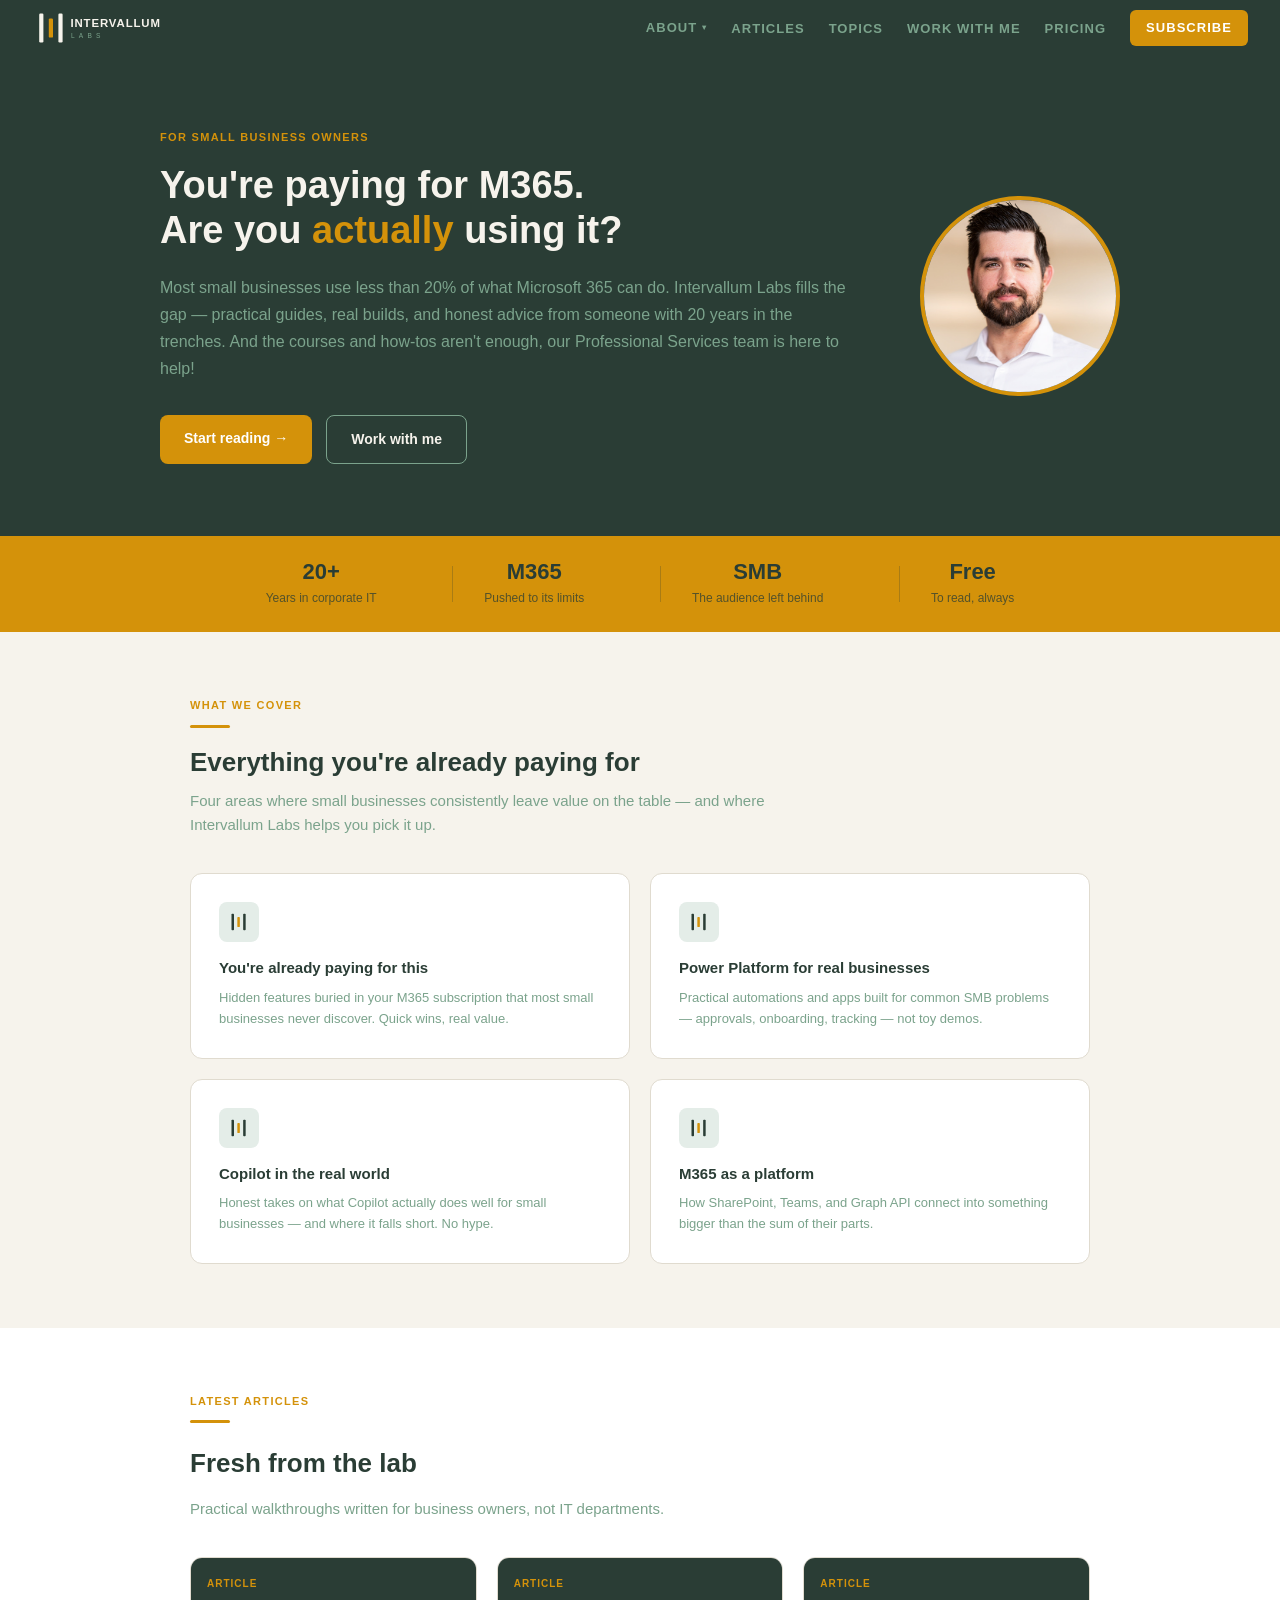
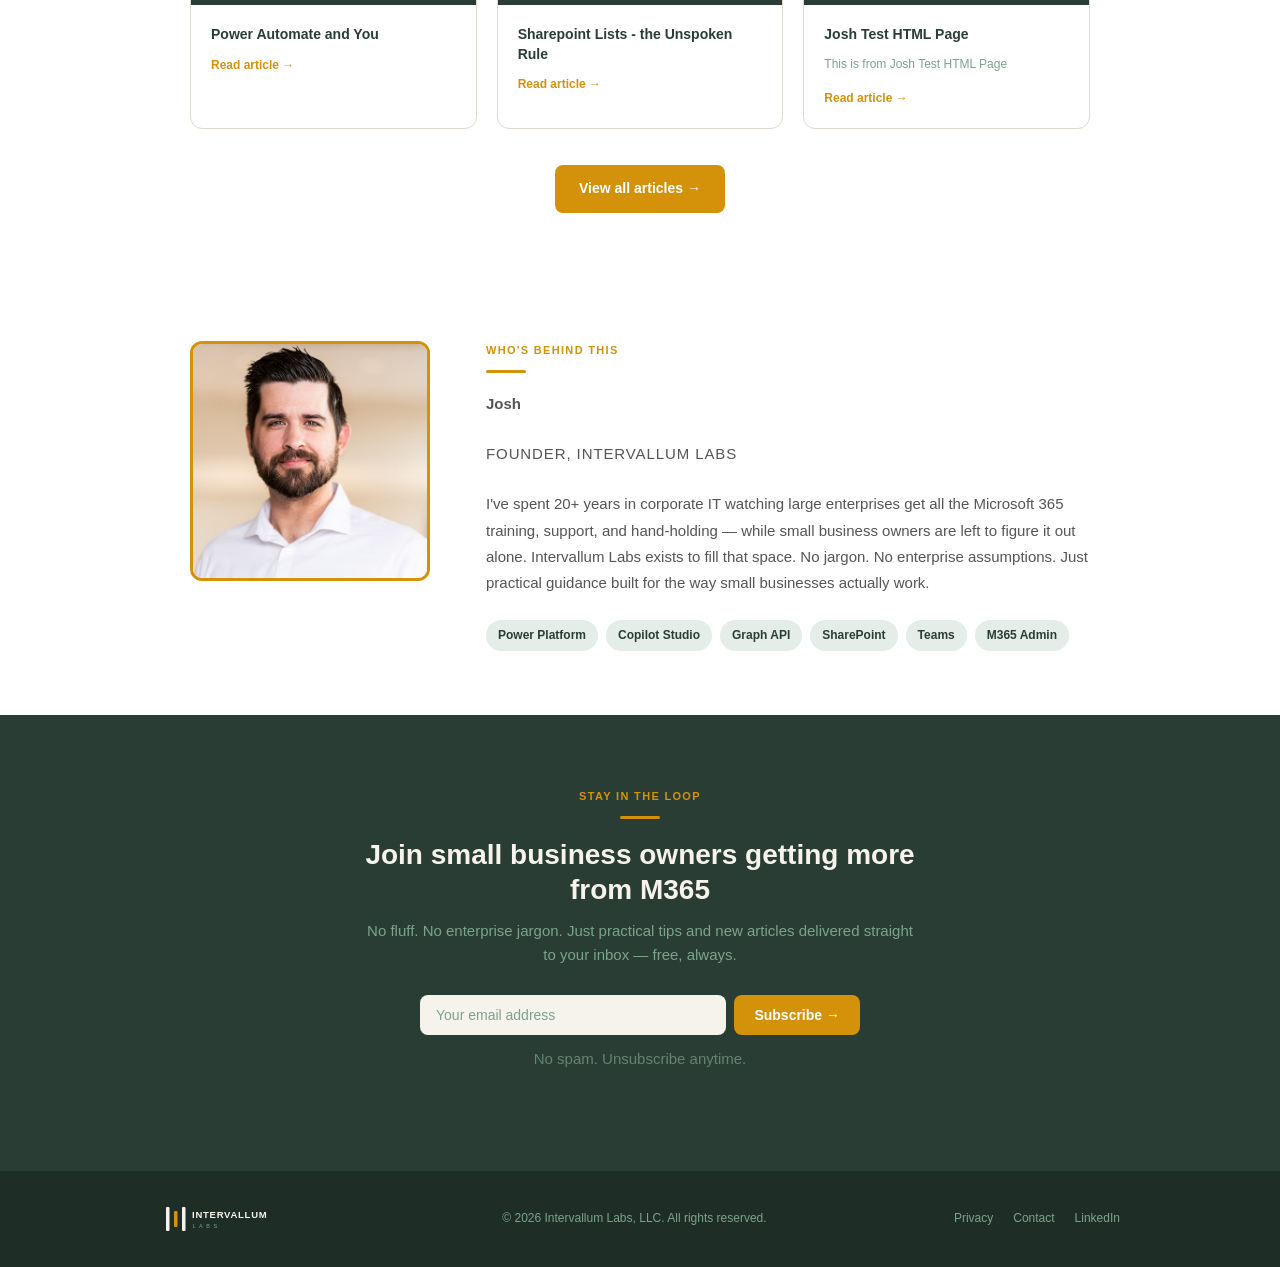
==== index.html @ c6af79c6 "feat: add Pricing page with fixed-scope engagement tiers Adds pricing.html with all seven sections: " ====
<!DOCTYPE html>
<html lang="en">
<head>
  <meta charset="UTF-8">
  <meta name="viewport" content="width=device-width, initial-scale=1.0">
  <meta name="description" content="Intervallum Labs — Practical Microsoft 365 guides and consulting for small business owners. Get more from what you're already paying for.">
  <title>Intervallum Labs — Microsoft 365 for Small Business</title>
  <link rel="icon" href="favicon.svg" type="image/svg+xml">
  <link rel="stylesheet" href="css/styles.css">
</head>
<body>

  <!-- NAV -->
  <nav class="nav" role="navigation" aria-label="Main navigation">
    <a href="index.html" class="nav-logo" aria-label="Intervallum Labs home">
      <svg viewBox="0 0 310 80" width="186" height="48" aria-hidden="true">
        <rect x="12" y="16" width="7" height="48" fill="#F6F3EC" rx="2"/>
        <rect x="28" y="24" width="7" height="32" fill="#D4920A" rx="2"/>
        <rect x="44" y="16" width="7" height="48" fill="#F6F3EC" rx="2"/>
        <text x="64" y="38" font-family="Arial, Helvetica, sans-serif" font-size="19" font-weight="700" fill="#F6F3EC" letter-spacing="1.5">INTERVALLUM</text>
        <text x="65" y="57" font-family="Arial, Helvetica, sans-serif" font-size="11" font-weight="400" fill="#7BA38C" letter-spacing="7">LABS</text>
      </svg>
    </a>
    <button class="nav-hamburger" aria-label="Toggle navigation menu" aria-expanded="false">
      <span></span>
      <span></span>
      <span></span>
    </button>
    <div class="nav-links-wrap">
      <ul class="nav-links">
        <li class="nav-has-dropdown">
            <span class="nav-dropdown-toggle">About <span class="nav-dropdown-caret" aria-hidden="true">&#9662;</span></span>
            <ul class="nav-dropdown-menu">
              <li><a href="about.html">About Intervallum Labs</a></li>
              <li><a href="vision.html">Our Vision &amp; Mission</a></li>
            </ul>
          </li>
        <li><a href="articles.html">Articles</a></li>
        <li><a href="#pillars">Topics</a></li>
        <li><a href="work-with-me.html">Work With Me</a></li>
        <li><a href="pricing.html">Pricing</a></li>
      </ul>
      <a href="#newsletter" class="nav-subscribe">Subscribe</a>
    </div>
  </nav>

  <!-- HERO -->
  <section class="hero">
    <div class="hero-inner">
      <div class="hero-text">
        <span class="eyebrow">For Small Business Owners</span>
        <h1>You're paying for M365.<br>Are you <span class="accent">actually</span> using it?</h1>
        <p>Most small businesses use less than 20% of what Microsoft 365 can do. Intervallum Labs fills the gap — practical guides, real builds, and honest advice from someone with 20 years in the trenches.
		 And the courses and how-tos aren't enough, our Professional Services team is here to help!</p>
        <div class="hero-buttons">
          <a href="articles.html" class="btn-primary">Start reading →</a>
          <a href="work-with-me.html" class="btn-secondary">Work with me</a>
        </div>
      </div>
      <div class="hero-photo">
        <div class="photo-circle">
          <img
            src="images/josh.jpg"
            alt="Josh, Founder of Intervallum Labs"
            data-fallback
            onerror="this.style.display='none';this.nextElementSibling.style.display='flex'"
          >
          <span class="photo-initials" style="display:none" aria-hidden="true">J</span>
        </div>
      </div>
    </div>
  </section>

  <!-- STATS BAND -->
  <section class="stats-band" aria-label="Key stats">
    <div class="stats-inner">
      <div class="stat-item">
        <span class="stat-number">20+</span>
        <span class="stat-label">Years in corporate IT</span>
      </div>
      <div class="stat-item">
        <span class="stat-number">M365</span>
        <span class="stat-label">Pushed to its limits</span>
      </div>
      <div class="stat-item">
        <span class="stat-number">SMB</span>
        <span class="stat-label">The audience left behind</span>
      </div>
      <div class="stat-item">
        <span class="stat-number">Free</span>
        <span class="stat-label">To read, always</span>
      </div>
    </div>
  </section>

  <!-- CONTENT PILLARS -->
  <section class="pillars-section" id="pillars">
    <div class="pillars-inner">
      <div class="pillars-header">
        <span class="section-eyebrow">What We Cover</span>
        <div class="accent-line"></div>
        <h2>Everything you're already paying for</h2>
        <p>Four areas where small businesses consistently leave value on the table — and where Intervallum Labs helps you pick it up.</p>
      </div>
      <div class="pillars-grid">

        <div class="pillar-card">
          <div class="pillar-icon">
            <svg viewBox="0 0 24 24" width="20" height="20" aria-hidden="true">
              <rect x="3" y="2" width="3" height="20" fill="#2A3D35" rx="1"/>
              <rect x="10" y="6" width="3" height="12" fill="#D4920A" rx="1"/>
              <rect x="17" y="2" width="3" height="20" fill="#2A3D35" rx="1"/>
            </svg>
          </div>
          <h3>You're already paying for this</h3>
          <p>Hidden features buried in your M365 subscription that most small businesses never discover. Quick wins, real value.</p>
        </div>

        <div class="pillar-card">
          <div class="pillar-icon">
            <svg viewBox="0 0 24 24" width="20" height="20" aria-hidden="true">
              <rect x="3" y="2" width="3" height="20" fill="#2A3D35" rx="1"/>
              <rect x="10" y="6" width="3" height="12" fill="#D4920A" rx="1"/>
              <rect x="17" y="2" width="3" height="20" fill="#2A3D35" rx="1"/>
            </svg>
          </div>
          <h3>Power Platform for real businesses</h3>
          <p>Practical automations and apps built for common SMB problems — approvals, onboarding, tracking — not toy demos.</p>
        </div>

        <div class="pillar-card">
          <div class="pillar-icon">
            <svg viewBox="0 0 24 24" width="20" height="20" aria-hidden="true">
              <rect x="3" y="2" width="3" height="20" fill="#2A3D35" rx="1"/>
              <rect x="10" y="6" width="3" height="12" fill="#D4920A" rx="1"/>
              <rect x="17" y="2" width="3" height="20" fill="#2A3D35" rx="1"/>
            </svg>
          </div>
          <h3>Copilot in the real world</h3>
          <p>Honest takes on what Copilot actually does well for small businesses — and where it falls short. No hype.</p>
        </div>

        <div class="pillar-card">
          <div class="pillar-icon">
            <svg viewBox="0 0 24 24" width="20" height="20" aria-hidden="true">
              <rect x="3" y="2" width="3" height="20" fill="#2A3D35" rx="1"/>
              <rect x="10" y="6" width="3" height="12" fill="#D4920A" rx="1"/>
              <rect x="17" y="2" width="3" height="20" fill="#2A3D35" rx="1"/>
            </svg>
          </div>
          <h3>M365 as a platform</h3>
          <p>How SharePoint, Teams, and Graph API connect into something bigger than the sum of their parts.</p>
        </div>

      </div>
    </div>
  </section>

  <!-- LATEST ARTICLES -->
  <section class="articles-section" id="articles">
    <div class="articles-inner">
      <div class="articles-header">
        <span class="section-eyebrow">Latest Articles</span>
        <div class="accent-line"></div>
        <h2>Fresh from the lab</h2>
        <p>Practical walkthroughs written for business owners, not IT departments.</p>
      </div>
      <div class="articles-grid" id="articles-grid">
        <!-- populated by js/main.js from articles/index.json -->
      </div>
      <div class="articles-cta">
        <a href="articles.html" class="btn-primary">View all articles →</a>
      </div>
    </div>
  </section>

  <!-- ABOUT -->
  <section class="about-section" id="about">
    <div class="about-inner">
      <div class="about-photo">
        <img
          src="images/josh.jpg"
          alt="Josh, Founder of Intervallum Labs"
          data-fallback
          onerror="this.style.display='none';this.nextElementSibling.style.display='flex'"
        >
        <div class="photo-placeholder" style="display:none" aria-hidden="true">J</div>
      </div>
      <div class="about-text">
        <span class="section-eyebrow">Who's Behind This</span>
        <div class="accent-line"></div>
        <p class="about-name">Josh</p>
        <p class="about-title">Founder, Intervallum Labs</p>
        <p>I've spent 20+ years in corporate IT watching large enterprises get all the Microsoft 365 training, support, and hand-holding — while small business owners are left to figure it out alone. Intervallum Labs exists to fill that space. No jargon. No enterprise assumptions. Just practical guidance built for the way small businesses actually work.</p>
        <div class="tags">
          <span class="tag">Power Platform</span>
          <span class="tag">Copilot Studio</span>
          <span class="tag">Graph API</span>
          <span class="tag">SharePoint</span>
          <span class="tag">Teams</span>
          <span class="tag">M365 Admin</span>
        </div>
      </div>
    </div>
  </section>

  <!-- NEWSLETTER -->
  <section class="newsletter-section" id="newsletter">
    <div class="newsletter-inner">
      <span class="section-eyebrow">Stay in the Loop</span>
      <div class="accent-line centered"></div>
      <h2>Join small business owners getting more from M365</h2>
      <p>No fluff. No enterprise jargon. Just practical tips and new articles delivered straight to your inbox — free, always.</p>
      <form class="newsletter-form" action="#" method="post" novalidate>
        <input type="email" name="email" placeholder="Your email address" required aria-label="Email address">
        <button type="submit">Subscribe →</button>
      </form>
      <p class="newsletter-fine">No spam. Unsubscribe anytime.</p>
    </div>
  </section>

  <!-- FOOTER -->
  <footer class="footer">
    <div class="footer-inner">
      <a href="index.html" class="nav-logo" aria-label="Intervallum Labs home">
        <svg viewBox="0 0 310 80" width="155" height="40" aria-hidden="true">
          <rect x="12" y="16" width="7" height="48" fill="#F6F3EC" rx="2"/>
          <rect x="28" y="24" width="7" height="32" fill="#D4920A" rx="2"/>
          <rect x="44" y="16" width="7" height="48" fill="#F6F3EC" rx="2"/>
          <text x="64" y="38" font-family="Arial, Helvetica, sans-serif" font-size="19" font-weight="700" fill="#F6F3EC" letter-spacing="1.5">INTERVALLUM</text>
          <text x="65" y="57" font-family="Arial, Helvetica, sans-serif" font-size="11" font-weight="400" fill="#7BA38C" letter-spacing="7">LABS</text>
        </svg>
      </a>
      <p class="footer-copy">© 2026 Intervallum Labs, LLC. All rights reserved.</p>
      <nav class="footer-links" aria-label="Footer links">
        <a href="#">Privacy</a>
        <a href="work-with-me.html">Contact</a>
        <a href="https://linkedin.com" target="_blank" rel="noopener noreferrer">LinkedIn</a>
      </nav>
    </div>
  </footer>

  <script src="js/main.js"></script>
</body>
</html>
---- css/styles.css ----
/* ============================================
   INTERVALLUM LABS — GLOBAL STYLES
   ============================================ */

:root {
  --spruce: #2A3D35;
  --honey: #D4920A;
  --ivory: #F6F3EC;
  --fern: #7BA38C;
  --dark-spruce: #1E2E27;
  --light-fern: #E4EDE8;
  --white: #ffffff;
  --border: #E0DBCF;
}

*, *::before, *::after {
  box-sizing: border-box;
  margin: 0;
  padding: 0;
}

html { scroll-behavior: smooth; }

body {
  font-family: Arial, Helvetica, sans-serif;
  font-weight: 400;
  line-height: 1.7;
  background: var(--ivory);
  color: var(--spruce);
}

img { max-width: 100%; }

/* ============================================
   NAV
   ============================================ */

.nav {
  position: sticky;
  top: 0;
  z-index: 100;
  background: var(--spruce);
  min-height: 56px;
  display: flex;
  align-items: center;
  justify-content: space-between;
  padding: 0 32px;
  gap: 16px;
}

.nav-logo {
  display: block;
  line-height: 0;
  text-decoration: none;
  flex-shrink: 0;
}

.nav-links-wrap {
  display: flex;
  align-items: center;
  gap: 24px;
}

.nav-links {
  display: flex;
  align-items: center;
  gap: 24px;
  list-style: none;
}

.nav-links a {
  color: var(--fern);
  text-decoration: none;
  font-size: 13px;
  font-weight: 700;
  text-transform: uppercase;
  letter-spacing: 0.08em;
  transition: color 0.2s;
}

.nav-links a:hover,
.nav-links a:focus { color: var(--ivory); }

.nav-subscribe {
  background: var(--honey);
  color: #fff;
  padding: 7px 16px;
  border-radius: 6px;
  font-size: 13px;
  font-weight: 700;
  text-transform: uppercase;
  letter-spacing: 0.08em;
  text-decoration: none;
  transition: opacity 0.2s;
  white-space: nowrap;
}

.nav-subscribe:hover { opacity: 0.88; color: #fff; }

.nav-hamburger {
  display: none;
  flex-direction: column;
  gap: 5px;
  cursor: pointer;
  background: none;
  border: none;
  padding: 6px 4px;
}

.nav-hamburger span {
  display: block;
  width: 22px;
  height: 2px;
  background: var(--ivory);
  border-radius: 2px;
  transition: transform 0.25s, opacity 0.25s;
}

.nav-has-dropdown {
  position: relative;
}

.nav-dropdown-toggle {
  display: flex !important;
  align-items: center;
  gap: 5px;
  color: var(--fern);
  font-size: 13px;
  font-weight: 700;
  text-transform: uppercase;
  letter-spacing: 0.08em;
  cursor: default;
  user-select: none;
}

.nav-dropdown-caret {
  font-size: 8px;
  display: inline-block;
  transition: transform 0.2s;
}

.nav-has-dropdown:hover .nav-dropdown-caret,
.nav-has-dropdown:focus-within .nav-dropdown-caret {
  transform: rotate(180deg);
}

.nav-dropdown-menu {
  display: none;
  position: absolute;
  top: calc(100% + 8px);
  left: 0;
  background: var(--dark-spruce);
  border-radius: 8px;
  border: 0.5px solid rgba(246, 243, 236, 0.12);
  list-style: none;
  min-width: 210px;
  padding: 6px 0;
  z-index: 200;
  box-shadow: 0 8px 24px rgba(0, 0, 0, 0.25);
}

.nav-dropdown-menu::before {
  content: '';
  position: absolute;
  top: -8px;
  left: 0;
  right: 0;
  height: 8px;
}

.nav-has-dropdown:hover .nav-dropdown-menu,
.nav-has-dropdown:focus-within .nav-dropdown-menu {
  display: block;
}

.nav-dropdown-menu li a {
  display: block;
  padding: 9px 16px;
  font-size: 12px;
  font-weight: 700;
  color: var(--fern);
  text-transform: uppercase;
  letter-spacing: 0.08em;
  text-decoration: none;
  white-space: nowrap;
  transition: color 0.2s, background 0.15s;
}

.nav-dropdown-menu li a:hover,
.nav-dropdown-menu li a:focus {
  color: var(--ivory);
  background: rgba(246, 243, 236, 0.06);
}

/* ============================================
   SHARED ELEMENTS
   ============================================ */

.section-eyebrow {
  display: block;
  font-size: 11px;
  font-weight: 700;
  text-transform: uppercase;
  letter-spacing: 0.12em;
  color: var(--honey);
  margin-bottom: 10px;
}

.accent-line {
  width: 40px;
  height: 3px;
  background: var(--honey);
  border-radius: 2px;
  margin-bottom: 18px;
}

.accent-line.centered {
  margin-left: auto;
  margin-right: auto;
}

.btn-primary {
  display: inline-block;
  background: var(--honey);
  color: #fff;
  padding: 12px 24px;
  border-radius: 8px;
  text-decoration: none;
  font-weight: 700;
  font-size: 14px;
  transition: opacity 0.2s;
}

.btn-primary:hover { opacity: 0.88; color: #fff; }

.btn-secondary {
  display: inline-block;
  background: transparent;
  color: var(--ivory);
  padding: 12px 24px;
  border-radius: 8px;
  border: 1.5px solid var(--fern);
  text-decoration: none;
  font-weight: 700;
  font-size: 14px;
  transition: border-color 0.2s, color 0.2s;
}

.btn-secondary:hover { border-color: var(--ivory); }

.tags { display: flex; flex-wrap: wrap; gap: 8px; }

.tag {
  background: var(--light-fern);
  color: var(--spruce);
  font-size: 12px;
  font-weight: 700;
  padding: 5px 12px;
  border-radius: 100px;
}

/* ============================================
   HERO
   ============================================ */

.hero {
  background: var(--spruce);
  padding: 72px 48px;
}

.hero-inner {
  max-width: 960px;
  margin: 0 auto;
  display: flex;
  align-items: center;
  gap: 64px;
}

.hero-text { flex: 1; min-width: 0; }

.eyebrow {
  display: block;
  font-size: 11px;
  font-weight: 700;
  text-transform: uppercase;
  letter-spacing: 0.12em;
  color: var(--honey);
  margin-bottom: 16px;
}

.hero-text h1 {
  font-size: 38px;
  font-weight: 700;
  color: var(--ivory);
  line-height: 1.2;
  margin-bottom: 20px;
}

.hero-text h1 .accent { color: var(--honey); }

.hero-text > p {
  color: var(--fern);
  font-size: 16px;
  line-height: 1.7;
  margin-bottom: 32px;
}

.hero-buttons {
  display: flex;
  gap: 14px;
  flex-wrap: wrap;
}

.hero-photo { flex-shrink: 0; }

.photo-circle {
  width: 200px;
  height: 200px;
  border-radius: 50%;
  border: 4px solid var(--honey);
  overflow: hidden;
  background: var(--dark-spruce);
  display: flex;
  align-items: center;
  justify-content: center;
}

.photo-circle img {
  width: 100%;
  height: 100%;
  object-fit: cover;
  display: block;
}

.photo-initials {
  font-size: 56px;
  font-weight: 700;
  color: var(--fern);
  display: none;
}

/* ============================================
   STATS BAND
   ============================================ */

.stats-band {
  background: var(--honey);
  padding: 24px 48px;
}

.stats-inner {
  max-width: 900px;
  margin: 0 auto;
  display: flex;
  justify-content: space-evenly;
  align-items: center;
}

.stat-item {
  text-align: center;
  padding: 0 32px;
  position: relative;
}

.stat-item + .stat-item::before {
  content: '';
  position: absolute;
  left: 0;
  top: 50%;
  transform: translateY(-50%);
  width: 1px;
  height: 36px;
  background: rgba(42, 61, 53, 0.25);
}

.stat-number {
  display: block;
  font-size: 22px;
  font-weight: 700;
  color: var(--spruce);
  line-height: 1.1;
}

.stat-label {
  display: block;
  font-size: 12px;
  color: var(--spruce);
  opacity: 0.75;
  margin-top: 3px;
}

/* ============================================
   ABOUT SECTION
   ============================================ */

.about-section {
  background: var(--white);
  padding: 64px 48px;
}

.about-inner {
  max-width: 900px;
  margin: 0 auto;
  display: grid;
  grid-template-columns: 240px 1fr;
  gap: 56px;
  align-items: start;
}

.about-photo img {
  width: 100%;
  aspect-ratio: 1;
  border-radius: 12px;
  border: 3px solid var(--honey);
  object-fit: cover;
  display: block;
}

.about-photo .photo-placeholder {
  width: 100%;
  aspect-ratio: 1;
  border-radius: 12px;
  border: 3px solid var(--honey);
  background: var(--light-fern);
  display: none;
  align-items: center;
  justify-content: center;
  font-size: 64px;
  font-weight: 700;
  color: var(--fern);
}

.about-name {
  font-size: 22px;
  font-weight: 700;
  color: var(--spruce);
  margin-bottom: 2px;
}

.about-title {
  font-size: 13px;
  color: var(--honey);
  text-transform: uppercase;
  letter-spacing: 0.06em;
  margin-bottom: 16px;
}

.about-text p {
  font-size: 15px;
  color: #555;
  line-height: 1.75;
  margin-bottom: 24px;
}

/* ============================================
   CONTENT PILLARS
   ============================================ */

.pillars-section {
  background: var(--ivory);
  padding: 64px 48px;
}

.pillars-inner {
  max-width: 900px;
  margin: 0 auto;
}

.pillars-header { margin-bottom: 36px; }

.pillars-header h2 {
  font-size: 26px;
  font-weight: 700;
  color: var(--spruce);
  margin-bottom: 10px;
  line-height: 1.3;
}

.pillars-header p {
  font-size: 15px;
  color: var(--fern);
  max-width: 600px;
  line-height: 1.6;
}

.pillars-grid {
  display: grid;
  grid-template-columns: repeat(2, 1fr);
  gap: 20px;
}

.pillar-card {
  background: var(--white);
  border-radius: 12px;
  border: 0.5px solid var(--border);
  padding: 28px;
}

.pillar-icon {
  width: 40px;
  height: 40px;
  background: var(--light-fern);
  border-radius: 8px;
  display: flex;
  align-items: center;
  justify-content: center;
  margin-bottom: 16px;
}

.pillar-card h3 {
  font-size: 15px;
  font-weight: 700;
  color: var(--spruce);
  margin-bottom: 8px;
  line-height: 1.35;
}

.pillar-card p {
  font-size: 13px;
  color: var(--fern);
  line-height: 1.65;
}

/* ============================================
   LATEST ARTICLES
   ============================================ */

.articles-section {
  background: var(--white);
  padding: 64px 48px;
}

.articles-inner {
  max-width: 900px;
  margin: 0 auto;
}

.articles-header { margin-bottom: 36px; }

.articles-header h2 {
  font-size: 26px;
  font-weight: 700;
  color: var(--spruce);
  margin-bottom: 10px;
}

.articles-header p {
  font-size: 15px;
  color: var(--fern);
}

.articles-grid {
  display: grid;
  grid-template-columns: repeat(3, 1fr);
  gap: 20px;
  margin-bottom: 36px;
}

.article-card {
  background: var(--white);
  border-radius: 12px;
  border: 0.5px solid var(--border);
  overflow: hidden;
  display: flex;
  flex-direction: column;
}

.article-card-top {
  background: var(--spruce);
  padding: 10px 16px;
}

.article-tag {
  font-size: 10px;
  font-weight: 700;
  color: var(--honey);
  text-transform: uppercase;
  letter-spacing: 0.1em;
}

.article-card-body {
  padding: 20px;
  flex: 1;
  display: flex;
  flex-direction: column;
}

.article-card h3 {
  font-size: 14px;
  font-weight: 700;
  color: var(--spruce);
  line-height: 1.4;
  margin-bottom: 10px;
}

.article-card p {
  font-size: 12px;
  color: var(--fern);
  line-height: 1.6;
  margin-bottom: 14px;
  flex: 1;
}

.article-read-link {
  font-size: 12px;
  font-weight: 700;
  color: var(--honey);
  text-decoration: none;
}

.article-read-link:hover { text-decoration: underline; }

.articles-cta { text-align: center; }

/* ============================================
   NEWSLETTER
   ============================================ */

.newsletter-section {
  background: var(--spruce);
  padding: 72px 48px;
  text-align: center;
}

.newsletter-inner {
  max-width: 560px;
  margin: 0 auto;
}

.newsletter-inner h2 {
  font-size: 28px;
  font-weight: 700;
  color: var(--ivory);
  margin-bottom: 12px;
  line-height: 1.25;
}

.newsletter-inner > p {
  font-size: 15px;
  color: var(--fern);
  margin-bottom: 28px;
  line-height: 1.6;
}

.newsletter-form {
  display: flex;
  gap: 8px;
  max-width: 440px;
  margin: 0 auto 12px;
}

.newsletter-form input[type="email"] {
  flex: 1;
  min-width: 0;
  padding: 12px 16px;
  background: var(--ivory);
  color: var(--spruce);
  border: none;
  border-radius: 8px;
  font-size: 14px;
  font-family: Arial, Helvetica, sans-serif;
  outline: none;
}

.newsletter-form input[type="email"]::placeholder { color: var(--fern); }

.newsletter-form input[type="email"]:focus {
  box-shadow: 0 0 0 2px var(--honey);
}

.newsletter-form button {
  background: var(--honey);
  color: #fff;
  border: none;
  padding: 12px 20px;
  border-radius: 8px;
  font-size: 14px;
  font-weight: 700;
  font-family: Arial, Helvetica, sans-serif;
  cursor: pointer;
  white-space: nowrap;
  transition: opacity 0.2s;
}

.newsletter-form button:hover { opacity: 0.88; }

.newsletter-fine {
  font-size: 11px;
  color: var(--fern);
  opacity: 0.7;
}

/* ============================================
   FOOTER
   ============================================ */

.footer {
  background: var(--dark-spruce);
  padding: 28px 48px;
}

.footer-inner {
  max-width: 960px;
  margin: 0 auto;
  display: flex;
  align-items: center;
  justify-content: space-between;
  gap: 24px;
}

.footer-copy {
  font-size: 12px;
  color: var(--fern);
}

.footer-links {
  display: flex;
  gap: 20px;
}

.footer-links a {
  font-size: 12px;
  color: var(--fern);
  text-decoration: none;
  transition: color 0.2s;
}

.footer-links a:hover { color: var(--ivory); }

/* ============================================
   INNER PAGE SHARED
   ============================================ */

.page-hero {
  background: var(--spruce);
  padding: 56px 48px;
  text-align: center;
}

.page-hero h1 {
  font-size: 32px;
  font-weight: 700;
  color: var(--ivory);
  margin-bottom: 12px;
  line-height: 1.25;
}

.page-hero p {
  font-size: 16px;
  color: var(--fern);
  max-width: 540px;
  margin: 0 auto;
  line-height: 1.6;
}

.content-section {
  background: var(--white);
  padding: 64px 48px;
}

.content-inner {
  max-width: 720px;
  margin: 0 auto;
}

/* Articles full page */
.articles-page-section {
  background: var(--ivory);
  padding: 48px;
}

.articles-page-inner {
  max-width: 900px;
  margin: 0 auto;
}

.articles-filter {
  display: flex;
  gap: 10px;
  flex-wrap: wrap;
  margin-bottom: 32px;
}

.filter-btn {
  background: var(--light-fern);
  color: var(--spruce);
  border: none;
  padding: 7px 16px;
  border-radius: 100px;
  font-size: 12px;
  font-weight: 700;
  font-family: Arial, Helvetica, sans-serif;
  cursor: pointer;
  transition: background 0.2s, color 0.2s;
}

.filter-btn.active,
.filter-btn:hover {
  background: var(--honey);
  color: #fff;
}

/* Archive */
.archive-section {
  margin-top: 56px;
}

.archive-heading {
  font-size: 13px;
  font-weight: 700;
  letter-spacing: 1.5px;
  text-transform: uppercase;
  color: var(--fern);
  margin-bottom: 16px;
}

.archive-year {
  border-top: 1px solid var(--border);
}

.archive-year:last-child {
  border-bottom: 1px solid var(--border);
}

.archive-year-summary {
  display: flex;
  align-items: center;
  justify-content: space-between;
  padding: 14px 4px;
  font-size: 16px;
  font-weight: 700;
  color: var(--spruce);
  cursor: pointer;
  list-style: none;
  user-select: none;
}

.archive-year-summary::-webkit-details-marker { display: none; }

.archive-year-summary::after {
  content: '+';
  font-size: 20px;
  font-weight: 400;
  color: var(--honey);
  transition: transform 0.2s;
}

.archive-year[open] > .archive-year-summary::after {
  content: '−';
}

.archive-year-body {
  padding: 0 0 8px 16px;
}

.archive-month {
  border-top: 1px solid var(--border);
}

.archive-month-summary {
  display: flex;
  align-items: center;
  justify-content: space-between;
  padding: 10px 4px;
  font-size: 14px;
  font-weight: 600;
  color: var(--spruce);
  cursor: pointer;
  list-style: none;
  user-select: none;
}

.archive-month-summary::-webkit-details-marker { display: none; }

.archive-month-summary::after {
  content: '+';
  font-size: 16px;
  font-weight: 400;
  color: var(--honey);
}

.archive-month[open] > .archive-month-summary::after {
  content: '−';
}

.archive-article-list {
  list-style: none;
  padding: 4px 0 12px 12px;
  margin: 0;
  display: flex;
  flex-direction: column;
  gap: 8px;
}

.archive-article-list a {
  font-size: 14px;
  color: var(--spruce);
  text-decoration: none;
  border-bottom: 1px solid transparent;
  transition: color 0.15s, border-color 0.15s;
}

.archive-article-list a:hover {
  color: var(--honey);
  border-bottom-color: var(--honey);
}

/* Work With Me */
.services-grid {
  display: grid;
  grid-template-columns: repeat(2, 1fr);
  gap: 20px;
  margin-bottom: 56px;
}

.service-card {
  background: var(--ivory);
  border-radius: 12px;
  border: 0.5px solid var(--border);
  padding: 28px;
}

.service-card .service-icon {
  width: 40px;
  height: 40px;
  background: var(--light-fern);
  border-radius: 8px;
  display: flex;
  align-items: center;
  justify-content: center;
  margin-bottom: 14px;
}

.service-card h3 {
  font-size: 16px;
  font-weight: 700;
  color: var(--spruce);
  margin-bottom: 10px;
}

.service-card p {
  font-size: 13px;
  color: var(--fern);
  line-height: 1.65;
}

.contact-form-wrap h2 {
  font-size: 22px;
  font-weight: 700;
  color: var(--spruce);
  margin-bottom: 6px;
}

.contact-form-wrap > p {
  font-size: 14px;
  color: var(--fern);
  margin-bottom: 28px;
}

.contact-form { max-width: 560px; }

.form-group { margin-bottom: 20px; }

.form-group label {
  display: block;
  font-size: 12px;
  font-weight: 700;
  color: var(--spruce);
  margin-bottom: 6px;
  text-transform: uppercase;
  letter-spacing: 0.06em;
}

.form-group input,
.form-group textarea,
.form-group select {
  width: 100%;
  padding: 12px 16px;
  border: 1.5px solid var(--border);
  border-radius: 8px;
  font-size: 14px;
  font-family: Arial, Helvetica, sans-serif;
  color: var(--spruce);
  background: var(--ivory);
  outline: none;
  transition: border-color 0.2s;
  appearance: none;
}

.form-group input:focus,
.form-group textarea:focus,
.form-group select:focus { border-color: var(--honey); }

.form-group textarea { min-height: 140px; resize: vertical; }

/* Article template */
.article-hero {
  background: var(--spruce);
  padding: 56px 48px 48px;
}

.article-hero-inner {
  max-width: 720px;
  margin: 0 auto;
}

.article-hero .article-tag {
  display: inline-block;
  margin-bottom: 16px;
  font-size: 11px;
}

.article-hero h1 {
  font-size: 30px;
  font-weight: 700;
  color: var(--ivory);
  line-height: 1.25;
  margin-bottom: 16px;
}

.article-meta {
  font-size: 13px;
  color: var(--fern);
}

.article-body {
  background: var(--white);
  padding: 56px 48px;
}

.article-body-inner {
  max-width: 720px;
  margin: 0 auto;
}

.article-body h2 {
  font-size: 20px;
  font-weight: 700;
  color: var(--spruce);
  margin-bottom: 12px;
  margin-top: 36px;
}

.article-body p {
  font-size: 15px;
  color: #444;
  line-height: 1.75;
  margin-bottom: 20px;
}

.article-body ul,
.article-body ol {
  padding-left: 24px;
  margin-bottom: 20px;
}

.article-body li {
  font-size: 15px;
  color: #444;
  line-height: 1.75;
  margin-bottom: 8px;
}

.article-body a { color: var(--honey); }

.article-body .callout {
  background: var(--light-fern);
  border-left: 4px solid var(--honey);
  border-radius: 0 8px 8px 0;
  padding: 16px 20px;
  margin-bottom: 20px;
}

.article-body .callout p {
  margin-bottom: 0;
  font-size: 14px;
  color: var(--spruce);
}

/* About full page */
.about-full-inner {
  max-width: 900px;
  margin: 0 auto;
  display: grid;
  grid-template-columns: 240px 1fr;
  gap: 56px;
  align-items: start;
}

.about-full-photo img {
  width: 100%;
  aspect-ratio: 1;
  border-radius: 12px;
  border: 3px solid var(--honey);
  object-fit: cover;
  display: block;
}

.about-full-photo .photo-placeholder {
  width: 100%;
  aspect-ratio: 1;
  border-radius: 12px;
  border: 3px solid var(--honey);
  background: var(--light-fern);
  display: none;
  align-items: center;
  justify-content: center;
  font-size: 64px;
  font-weight: 700;
  color: var(--fern);
}

.about-full-text .about-name {
  font-size: 26px;
  font-weight: 700;
  color: var(--spruce);
  margin-bottom: 2px;
}

.about-full-text .about-role {
  font-size: 13px;
  color: var(--honey);
  text-transform: uppercase;
  letter-spacing: 0.06em;
  margin-bottom: 20px;
}

.about-full-text p {
  font-size: 15px;
  color: #555;
  line-height: 1.75;
  margin-bottom: 20px;
}

.about-expertise {
  background: var(--ivory);
  padding: 64px 48px;
}

.about-expertise-inner {
  max-width: 900px;
  margin: 0 auto;
}

.about-expertise h2 {
  font-size: 22px;
  font-weight: 700;
  color: var(--spruce);
  margin-bottom: 24px;
}

.expertise-grid {
  display: grid;
  grid-template-columns: repeat(3, 1fr);
  gap: 16px;
}

.expertise-item {
  background: var(--white);
  border-radius: 10px;
  border: 0.5px solid var(--border);
  padding: 20px;
}

.expertise-item h4 {
  font-size: 14px;
  font-weight: 700;
  color: var(--spruce);
  margin-bottom: 6px;
}

.expertise-item p {
  font-size: 12px;
  color: var(--fern);
  line-height: 1.55;
}

/* ============================================
   VISION & MISSION PAGE
   ============================================ */

.vm-inner {
  max-width: 900px;
  margin: 0 auto;
  display: grid;
  grid-template-columns: 1fr 1px 1fr;
  gap: 0 56px;
  align-items: start;
}

.vm-divider {
  background: var(--border);
  align-self: stretch;
}

.vm-statement {
  font-size: 20px;
  color: var(--spruce);
  line-height: 1.65;
  font-weight: 400;
  margin: 0;
}

/* ============================================
   ABOUT COMPANY SECTIONS
   ============================================ */

.about-mission-inner {
  max-width: 720px;
  margin: 0 auto;
}

.about-mission-inner h2 {
  font-size: 22px;
  font-weight: 700;
  color: var(--spruce);
  margin-bottom: 24px;
}

.about-mission-inner p {
  font-size: 15px;
  color: #555;
  line-height: 1.75;
  margin-bottom: 20px;
}

.about-punchy-list {
  list-style: none;
  margin: 0 0 24px;
  padding-left: 20px;
  border-left: 3px solid var(--honey);
}

.about-punchy-list li {
  font-size: 17px;
  font-weight: 700;
  color: var(--spruce);
  line-height: 2;
}

.about-mission-cta {
  font-size: 17px;
  font-weight: 700;
  color: var(--honey);
}

.about-expertise-inner > p {
  font-size: 15px;
  color: #555;
  line-height: 1.75;
  margin-bottom: 24px;
}

.about-gap-list {
  display: flex;
  flex-direction: column;
  gap: 10px;
  margin-bottom: 0;
}

.about-gap-item {
  background: var(--white);
  border-radius: 8px;
  border-left: 3px solid var(--honey);
  padding: 14px 18px;
  font-size: 14px;
  color: var(--spruce);
  line-height: 1.6;
}

.beliefs-grid {
  display: grid;
  grid-template-columns: repeat(2, 1fr);
  gap: 14px;
  margin-bottom: 20px;
}

.belief-item {
  background: var(--ivory);
  border-radius: 10px;
  border: 0.5px solid var(--border);
  padding: 18px 20px;
  font-size: 14px;
  color: var(--spruce);
  line-height: 1.6;
  display: flex;
  gap: 12px;
  align-items: flex-start;
}

.belief-check {
  color: var(--honey);
  font-weight: 700;
  font-size: 18px;
  flex-shrink: 0;
  line-height: 1.6;
}

.about-callout {
  background: var(--light-fern);
  border-left: 4px solid var(--honey);
  border-radius: 0 8px 8px 0;
  padding: 16px 20px;
}

.about-callout p {
  font-size: 14px;
  color: var(--spruce);
  font-style: italic;
  margin: 0;
  line-height: 1.6;
}

.about-process {
  background: var(--spruce);
  padding: 64px 48px;
}

.about-process-inner {
  max-width: 760px;
  margin: 0 auto;
}

.about-process-inner h2 {
  font-size: 26px;
  font-weight: 700;
  color: var(--ivory);
  margin-bottom: 20px;
}

.about-process-inner > p {
  font-size: 15px;
  color: var(--fern);
  line-height: 1.75;
  margin-bottom: 12px;
}

.process-steps {
  display: flex;
  flex-direction: column;
  gap: 12px;
  margin-top: 28px;
}

.process-step {
  display: flex;
  gap: 20px;
  align-items: flex-start;
  background: rgba(246, 243, 236, 0.06);
  border-radius: 10px;
  border: 0.5px solid rgba(246, 243, 236, 0.1);
  padding: 20px 24px;
}

.step-number {
  font-size: 20px;
  font-weight: 700;
  color: var(--honey);
  line-height: 1.3;
  flex-shrink: 0;
  min-width: 32px;
}

.step-content h4 {
  font-size: 15px;
  font-weight: 700;
  color: var(--ivory);
  margin-bottom: 4px;
  line-height: 1.35;
}

.step-content p {
  font-size: 13px;
  color: var(--fern);
  line-height: 1.6;
  margin: 0;
}

.process-closing {
  margin-top: 28px;
  border-top: 1px solid rgba(246, 243, 236, 0.12);
  padding-top: 24px;
}

.process-closing p {
  font-size: 15px;
  color: var(--fern);
  line-height: 1.75;
  margin-bottom: 6px;
}

.process-closing p:last-child {
  color: var(--ivory);
  font-weight: 700;
  margin-bottom: 0;
}

.outcome-list {
  list-style: none;
  display: flex;
  flex-direction: column;
  gap: 10px;
  margin-bottom: 28px;
}

.outcome-list li {
  display: flex;
  gap: 12px;
  align-items: baseline;
  font-size: 15px;
  color: var(--spruce);
  line-height: 1.6;
}

.outcome-list li::before {
  content: '\2192';
  color: var(--honey);
  font-weight: 700;
  flex-shrink: 0;
}

.about-practice-closing p {
  font-size: 15px;
  color: #555;
  line-height: 1.75;
  margin-bottom: 4px;
}

.practice-highlight {
  font-weight: 700;
  color: var(--spruce);
  font-size: 17px;
}

.audience-grid {
  display: grid;
  grid-template-columns: repeat(2, 1fr);
  gap: 12px;
  margin-bottom: 20px;
}

.audience-item {
  background: var(--ivory);
  border-radius: 10px;
  border: 0.5px solid var(--border);
  padding: 16px 20px;
  font-size: 14px;
  color: var(--spruce);
  line-height: 1.55;
}

.role-items {
  display: grid;
  grid-template-columns: repeat(3, 1fr);
  gap: 16px;
  margin-bottom: 28px;
}

.role-item {
  background: var(--white);
  border-radius: 10px;
  border: 0.5px solid var(--border);
  padding: 20px;
}

.role-item p {
  font-size: 14px;
  color: var(--spruce);
  line-height: 1.65;
  margin: 0;
}

.about-closing-quote {
  text-align: center;
  padding: 28px 32px;
  background: var(--spruce);
  border-radius: 12px;
}

.about-closing-quote p {
  font-size: 17px;
  font-weight: 700;
  color: var(--ivory);
  line-height: 1.5;
  margin-bottom: 4px;
}

.about-closing-quote p:last-child {
  color: var(--honey);
  margin-bottom: 0;
}

/* ============================================
   PRICING PAGE
   ============================================ */

.pricing-tier {
  background: var(--white);
  padding: 64px 48px;
}

.pricing-tier.pricing-tier-alt {
  background: var(--ivory);
}

.pricing-tier-inner {
  max-width: 760px;
  margin: 0 auto;
}

.pricing-tier-header {
  display: flex;
  justify-content: space-between;
  align-items: flex-start;
  gap: 24px;
  flex-wrap: wrap;
  margin-bottom: 24px;
}

.pricing-tier-title h2 {
  font-size: 26px;
  font-weight: 700;
  color: var(--spruce);
  line-height: 1.25;
  margin-top: 6px;
}

.pricing-price-badge {
  background: var(--spruce);
  border-radius: 10px;
  padding: 14px 22px;
  text-align: center;
  flex-shrink: 0;
}

.pricing-price-badge .price-amount {
  display: block;
  font-size: 20px;
  font-weight: 700;
  color: var(--honey);
  line-height: 1.3;
}

.pricing-price-badge .price-details {
  display: block;
  font-size: 11px;
  color: var(--fern);
  text-transform: uppercase;
  letter-spacing: 0.08em;
  margin-top: 5px;
}

.pricing-body-text {
  font-size: 15px;
  color: #555;
  line-height: 1.75;
  margin-bottom: 14px;
}

.pricing-emphasis {
  border-left: 3px solid var(--honey);
  padding-left: 18px;
  margin: 24px 0;
}

.pricing-emphasis p {
  font-size: 17px;
  font-weight: 700;
  color: var(--spruce);
  line-height: 1.7;
  margin: 0;
}

.pricing-lists-grid {
  display: grid;
  grid-template-columns: 1fr 1fr;
  gap: 32px;
  margin-top: 28px;
}

.pricing-examples-wrap {
  margin-top: 28px;
}

.pricing-list-heading {
  font-size: 11px;
  font-weight: 700;
  text-transform: uppercase;
  letter-spacing: 0.1em;
  color: var(--spruce);
  margin-bottom: 14px;
}

.pricing-ul {
  list-style: none;
  padding: 0;
  margin: 0;
  display: flex;
  flex-direction: column;
  gap: 10px;
}

.pricing-ul li {
  display: flex;
  gap: 10px;
  align-items: baseline;
  font-size: 14px;
  color: var(--spruce);
  line-height: 1.6;
}

.pricing-ul li::before {
  content: '\2192';
  color: var(--honey);
  font-weight: 700;
  flex-shrink: 0;
}

.pricing-check-ul {
  list-style: none;
  padding: 0;
  margin: 0;
  display: flex;
  flex-direction: column;
  gap: 10px;
}

.pricing-check-ul li {
  display: flex;
  gap: 10px;
  align-items: baseline;
  font-size: 14px;
  color: var(--spruce);
  line-height: 1.6;
}

.pricing-check-ul li::before {
  content: '\2713';
  color: var(--honey);
  font-weight: 700;
  flex-shrink: 0;
}

/* Ongoing Support */
.pricing-optional-section {
  background: var(--spruce);
  padding: 64px 48px;
}

.pricing-optional-inner {
  max-width: 760px;
  margin: 0 auto;
}

.pricing-optional-heading {
  font-size: 26px;
  font-weight: 700;
  color: var(--ivory);
  line-height: 1.25;
  margin-top: 6px;
  margin-bottom: 6px;
}

.pricing-optional-meta-text {
  display: block;
  font-size: 11px;
  font-weight: 700;
  color: var(--fern);
  text-transform: uppercase;
  letter-spacing: 0.1em;
  margin-bottom: 28px;
}

.pricing-optional-text {
  font-size: 15px;
  color: var(--fern);
  line-height: 1.75;
  margin-bottom: 12px;
}

.pricing-optional-ul {
  list-style: none;
  padding: 0;
  margin: 12px 0 0;
  display: flex;
  flex-direction: column;
  gap: 12px;
}

.pricing-optional-ul li {
  display: flex;
  gap: 12px;
  align-items: baseline;
  font-size: 15px;
  color: var(--ivory);
  line-height: 1.6;
}

.pricing-optional-ul li::before {
  content: '\2192';
  color: var(--honey);
  font-weight: 700;
  flex-shrink: 0;
}

.pricing-optional-note {
  font-size: 14px;
  color: var(--fern);
  line-height: 1.7;
  margin-top: 28px;
  padding-top: 24px;
  border-top: 1px solid rgba(246, 243, 236, 0.12);
}

/* Why pricing works this way */
.pricing-philosophy-section {
  background: var(--white);
  padding: 64px 48px;
}

.pricing-philosophy-inner {
  max-width: 760px;
  margin: 0 auto;
}

.pricing-philosophy-inner h2 {
  font-size: 22px;
  font-weight: 700;
  color: var(--spruce);
  margin-bottom: 28px;
}

.pricing-avoid-grid {
  display: grid;
  grid-template-columns: 1fr 1fr;
  gap: 20px;
}

.pricing-avoid-col {
  background: var(--ivory);
  border-radius: 10px;
  border: 0.5px solid var(--border);
  padding: 22px 24px;
}

.pricing-avoid-col h4 {
  font-size: 11px;
  font-weight: 700;
  text-transform: uppercase;
  letter-spacing: 0.1em;
  color: var(--honey);
  margin-bottom: 14px;
}

/* A note on value */
.pricing-value-section {
  background: var(--ivory);
  padding: 64px 48px;
}

.pricing-value-inner {
  max-width: 760px;
  margin: 0 auto;
}

.pricing-value-inner h2 {
  font-size: 22px;
  font-weight: 700;
  color: var(--spruce);
  margin-bottom: 16px;
}

.pricing-value-inner p {
  font-size: 15px;
  color: #555;
  line-height: 1.75;
  margin-bottom: 12px;
}

.pricing-value-closing {
  font-size: 17px !important;
  font-weight: 700;
  color: var(--spruce) !important;
  margin-top: 8px;
  margin-bottom: 0 !important;
}

/* Ready to start */
.pricing-cta-section {
  background: var(--spruce);
  padding: 72px 48px;
  text-align: center;
}

.pricing-cta-inner {
  max-width: 540px;
  margin: 0 auto;
}

.pricing-cta-inner h2 {
  font-size: 30px;
  font-weight: 700;
  color: var(--ivory);
  margin-bottom: 16px;
  line-height: 1.25;
}

.pricing-cta-inner > p {
  font-size: 15px;
  color: var(--fern);
  line-height: 1.65;
  margin-bottom: 0;
}

.pricing-cta-punch {
  margin: 20px 0 0;
}

.pricing-cta-punch p {
  font-size: 16px;
  font-weight: 700;
  color: var(--ivory);
  line-height: 1.8;
  margin: 0;
}

.pricing-cta-button-wrap {
  margin-top: 32px;
}

/* Disclaimer */
.pricing-disclaimer-section {
  background: var(--white);
  padding: 48px;
}

.pricing-disclaimer-inner {
  max-width: 760px;
  margin: 0 auto;
}

.pricing-disclaimer-heading {
  font-size: 12px;
  font-weight: 700;
  text-transform: uppercase;
  letter-spacing: 0.1em;
  color: var(--spruce);
  margin-bottom: 16px;
}

.pricing-disclaimer-box {
  background: var(--light-fern);
  border-left: 4px solid var(--honey);
  border-radius: 0 8px 8px 0;
  padding: 20px 24px;
}

.pricing-disclaimer-box p {
  font-size: 14px;
  color: var(--spruce);
  line-height: 1.7;
  margin-bottom: 12px;
}

.pricing-disclaimer-box p:last-child {
  margin-bottom: 0;
}

/* ============================================
   RESPONSIVE — MOBILE (max 768px)
   ============================================ */

@media (max-width: 768px) {
  /* NAV */
  .nav { padding: 0 20px; }

  .nav-hamburger { display: flex; }

  .nav-has-dropdown { position: static; }

  .nav-dropdown-caret { display: none; }

  .nav-dropdown-menu {
    display: block;
    position: static;
    background: transparent;
    border: none;
    box-shadow: none;
    border-radius: 0;
    min-width: 0;
    padding: 4px 0 0 12px;
  }

  .nav-dropdown-menu li a {
    padding: 5px 0;
    opacity: 0.85;
  }

  .nav-dropdown-menu li a:hover,
  .nav-dropdown-menu li a:focus {
    background: transparent;
  }

  .nav-links-wrap {
    display: none;
    position: absolute;
    top: 56px;
    left: 0;
    right: 0;
    background: var(--spruce);
    padding: 20px 24px;
    flex-direction: column;
    align-items: flex-start;
    gap: 16px;
    border-top: 1px solid rgba(246, 243, 236, 0.08);
    z-index: 99;
  }

  .nav-links-wrap.open { display: flex; }

  .nav-links {
    flex-direction: column;
    gap: 14px;
    width: 100%;
  }

  .nav-subscribe {
    width: 100%;
    text-align: center;
    padding: 10px 16px;
  }

  /* HERO */
  .hero { padding: 48px 24px; }

  .hero-inner {
    flex-direction: column-reverse;
    gap: 32px;
    text-align: center;
  }

  .hero-text h1 { font-size: 26px; }

  .hero-buttons { justify-content: center; }

  /* STATS */
  .stats-band { padding: 20px 16px; }

  .stats-inner {
    flex-wrap: wrap;
    gap: 20px;
    justify-content: center;
  }

  .stat-item { padding: 0 16px; }

  .stat-item + .stat-item::before { display: none; }

  /* ABOUT */
  .about-section { padding: 48px 24px; }

  .about-inner {
    grid-template-columns: 1fr;
    gap: 28px;
  }

  .about-photo { max-width: 180px; margin: 0 auto; }

  /* PILLARS */
  .pillars-section { padding: 48px 24px; }

  .pillars-grid { grid-template-columns: 1fr; }

  /* ARTICLES */
  .articles-section { padding: 48px 24px; }

  .articles-grid { grid-template-columns: 1fr; }

  /* NEWSLETTER */
  .newsletter-section { padding: 48px 24px; }

  .newsletter-form { flex-direction: column; }

  /* FOOTER */
  .footer { padding: 24px; }

  .footer-inner {
    flex-direction: column;
    text-align: center;
    gap: 16px;
  }

  /* INNER PAGES */
  .page-hero { padding: 48px 24px; }

  .content-section { padding: 48px 24px; }

  .articles-page-section { padding: 32px 24px; }

  .services-grid { grid-template-columns: 1fr; }

  .article-hero { padding: 48px 24px 36px; }

  .article-hero h1 { font-size: 24px; }

  .article-body { padding: 48px 24px; }

  .about-full-inner {
    grid-template-columns: 1fr;
    gap: 28px;
  }

  .about-full-photo { max-width: 180px; margin: 0 auto; }

  .about-expertise { padding: 48px 24px; }

  .expertise-grid { grid-template-columns: 1fr; }

  .vm-inner {
    grid-template-columns: 1fr;
    gap: 40px 0;
  }

  .vm-divider { display: none; }

  .vm-statement { font-size: 17px; }

  .beliefs-grid { grid-template-columns: 1fr; }

  .audience-grid { grid-template-columns: 1fr; }

  .role-items { grid-template-columns: 1fr; }

  .about-process { padding: 48px 24px; }

  .about-closing-quote { padding: 24px 20px; }

  /* PRICING */
  .pricing-tier { padding: 48px 24px; }
  .pricing-optional-section { padding: 48px 24px; }
  .pricing-philosophy-section { padding: 48px 24px; }
  .pricing-value-section { padding: 48px 24px; }
  .pricing-cta-section { padding: 48px 24px; }
  .pricing-disclaimer-section { padding: 32px 24px; }

  .pricing-tier-header { flex-direction: column; gap: 16px; }
  .pricing-price-badge { text-align: left; }
  .pricing-lists-grid { grid-template-columns: 1fr; gap: 24px; }
  .pricing-avoid-grid { grid-template-columns: 1fr; }
  .pricing-cta-inner h2 { font-size: 24px; }
}

/* ============================================
   RESPONSIVE — TABLET (769–1024px)
   ============================================ */

@media (min-width: 769px) and (max-width: 1024px) {
  .hero-text h1 { font-size: 32px; }

  .articles-grid { grid-template-columns: repeat(2, 1fr); }

  .expertise-grid { grid-template-columns: repeat(2, 1fr); }
}
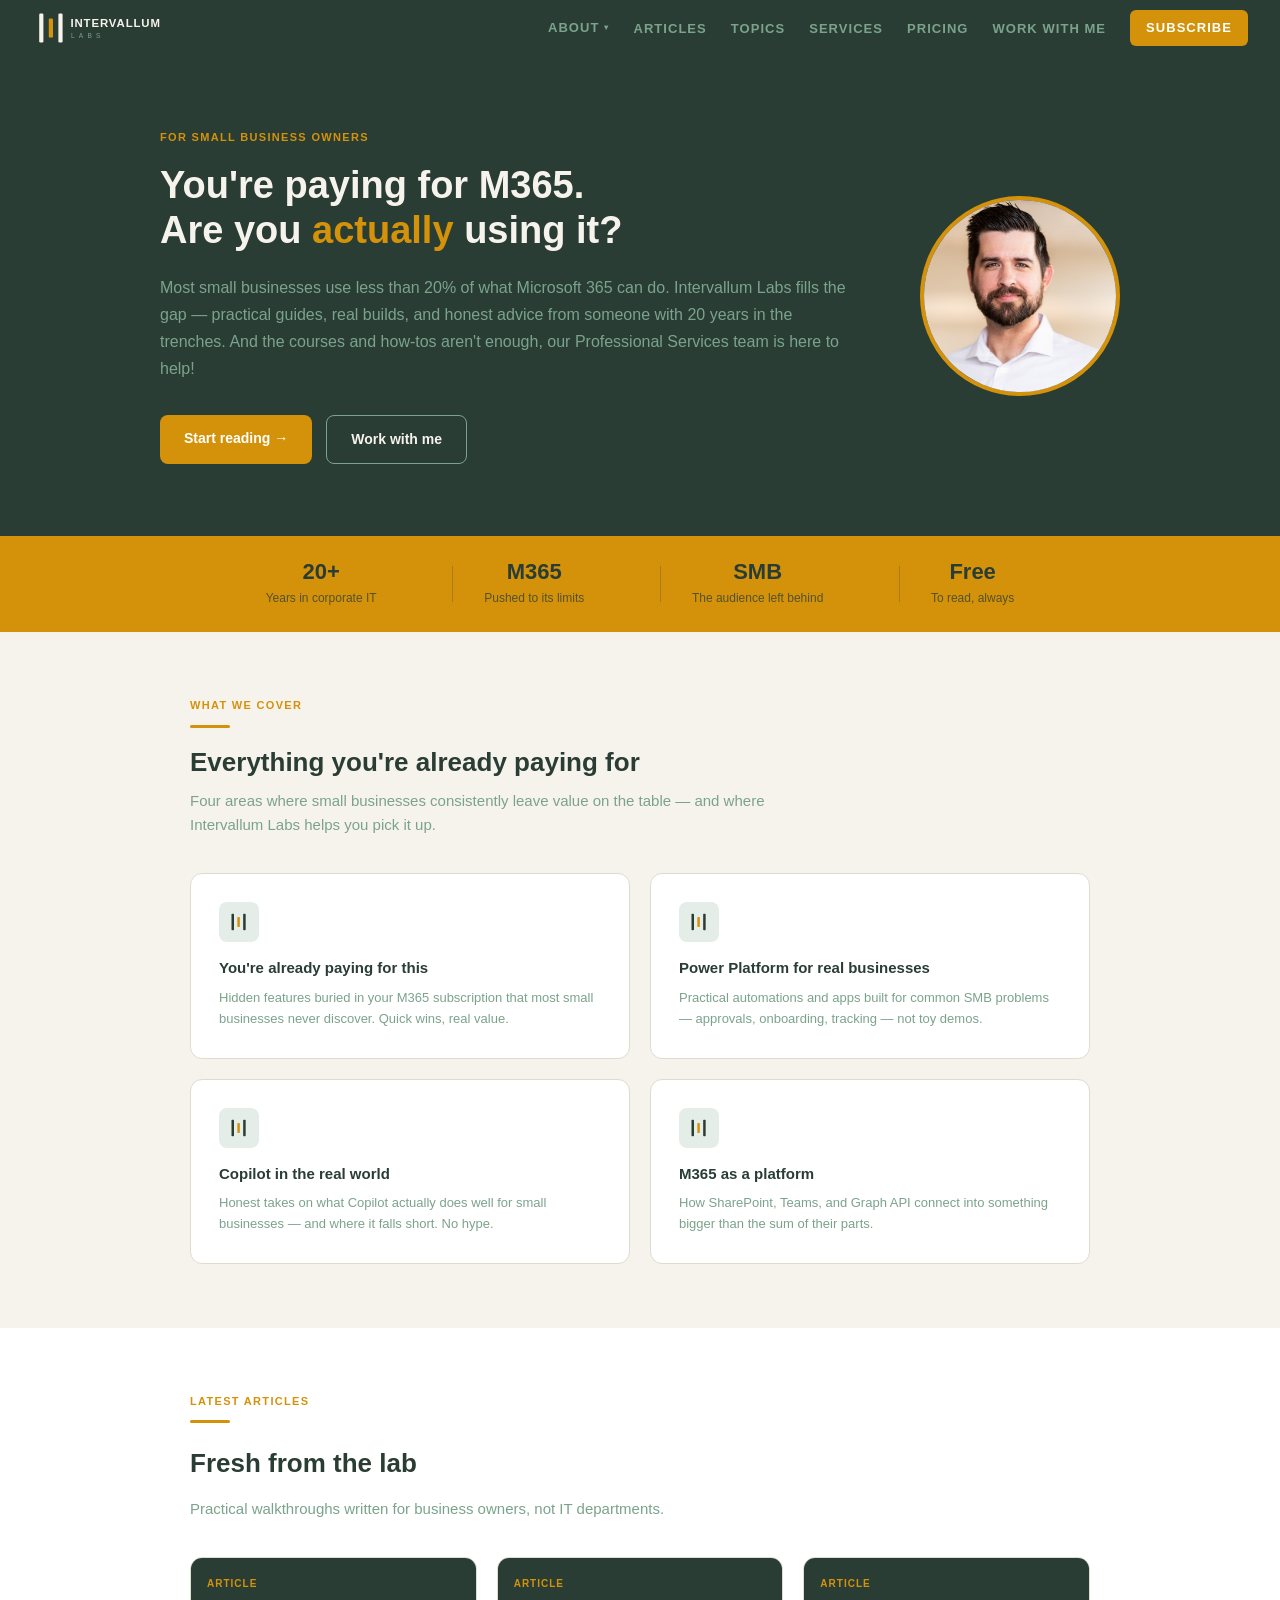
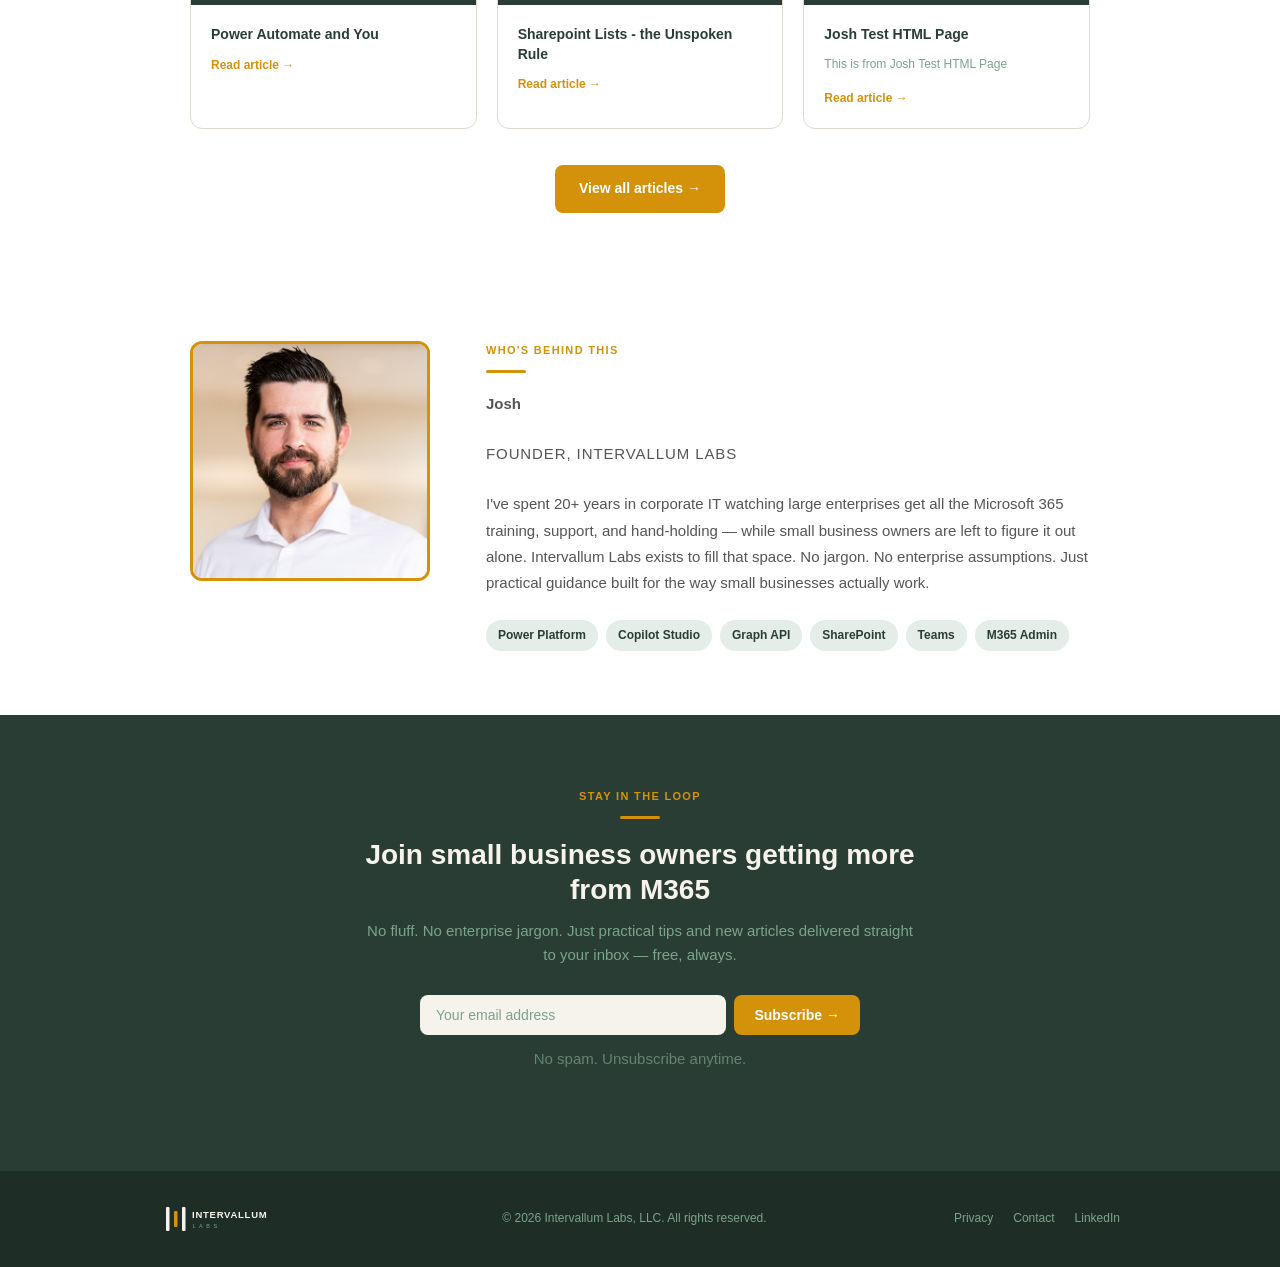
==== commit cf0d174e: "feat: add Services page and reorder nav funnel Adds services.html covering all engagements (Clarity " ====
--- a/index.html
+++ b/index.html
@@ -37,8 +37,9 @@
           </li>
         <li><a href="articles.html">Articles</a></li>
         <li><a href="#pillars">Topics</a></li>
+        <li><a href="services.html">Services</a></li>
+        <li><a href="pricing.html">Pricing</a></li>
         <li><a href="work-with-me.html">Work With Me</a></li>
-        <li><a href="pricing.html">Pricing</a></li>
       </ul>
       <a href="#newsletter" class="nav-subscribe">Subscribe</a>
     </div>
--- a/css/styles.css
+++ b/css/styles.css
@@ -1488,6 +1488,44 @@
 .about-closing-quote p:last-child {
   color: var(--honey);
   margin-bottom: 0;
+}
+
+/* ============================================
+   SERVICES PAGE
+   ============================================ */
+
+.services-engagement-h2 {
+  font-size: 26px;
+  font-weight: 700;
+  color: var(--spruce);
+  line-height: 1.25;
+  margin-bottom: 6px;
+}
+
+.services-tagline {
+  font-size: 15px;
+  font-style: italic;
+  color: var(--fern);
+  line-height: 1.5;
+  margin-bottom: 20px;
+}
+
+.services-section-h2 {
+  font-size: 22px;
+  font-weight: 700;
+  color: var(--spruce);
+  margin-bottom: 16px;
+}
+
+.services-how-wrap {
+  margin-top: 40px;
+}
+
+.services-closing-statement {
+  font-size: 16px;
+  font-weight: 700;
+  color: var(--spruce);
+  line-height: 1.65;
 }
 
 /* ============================================
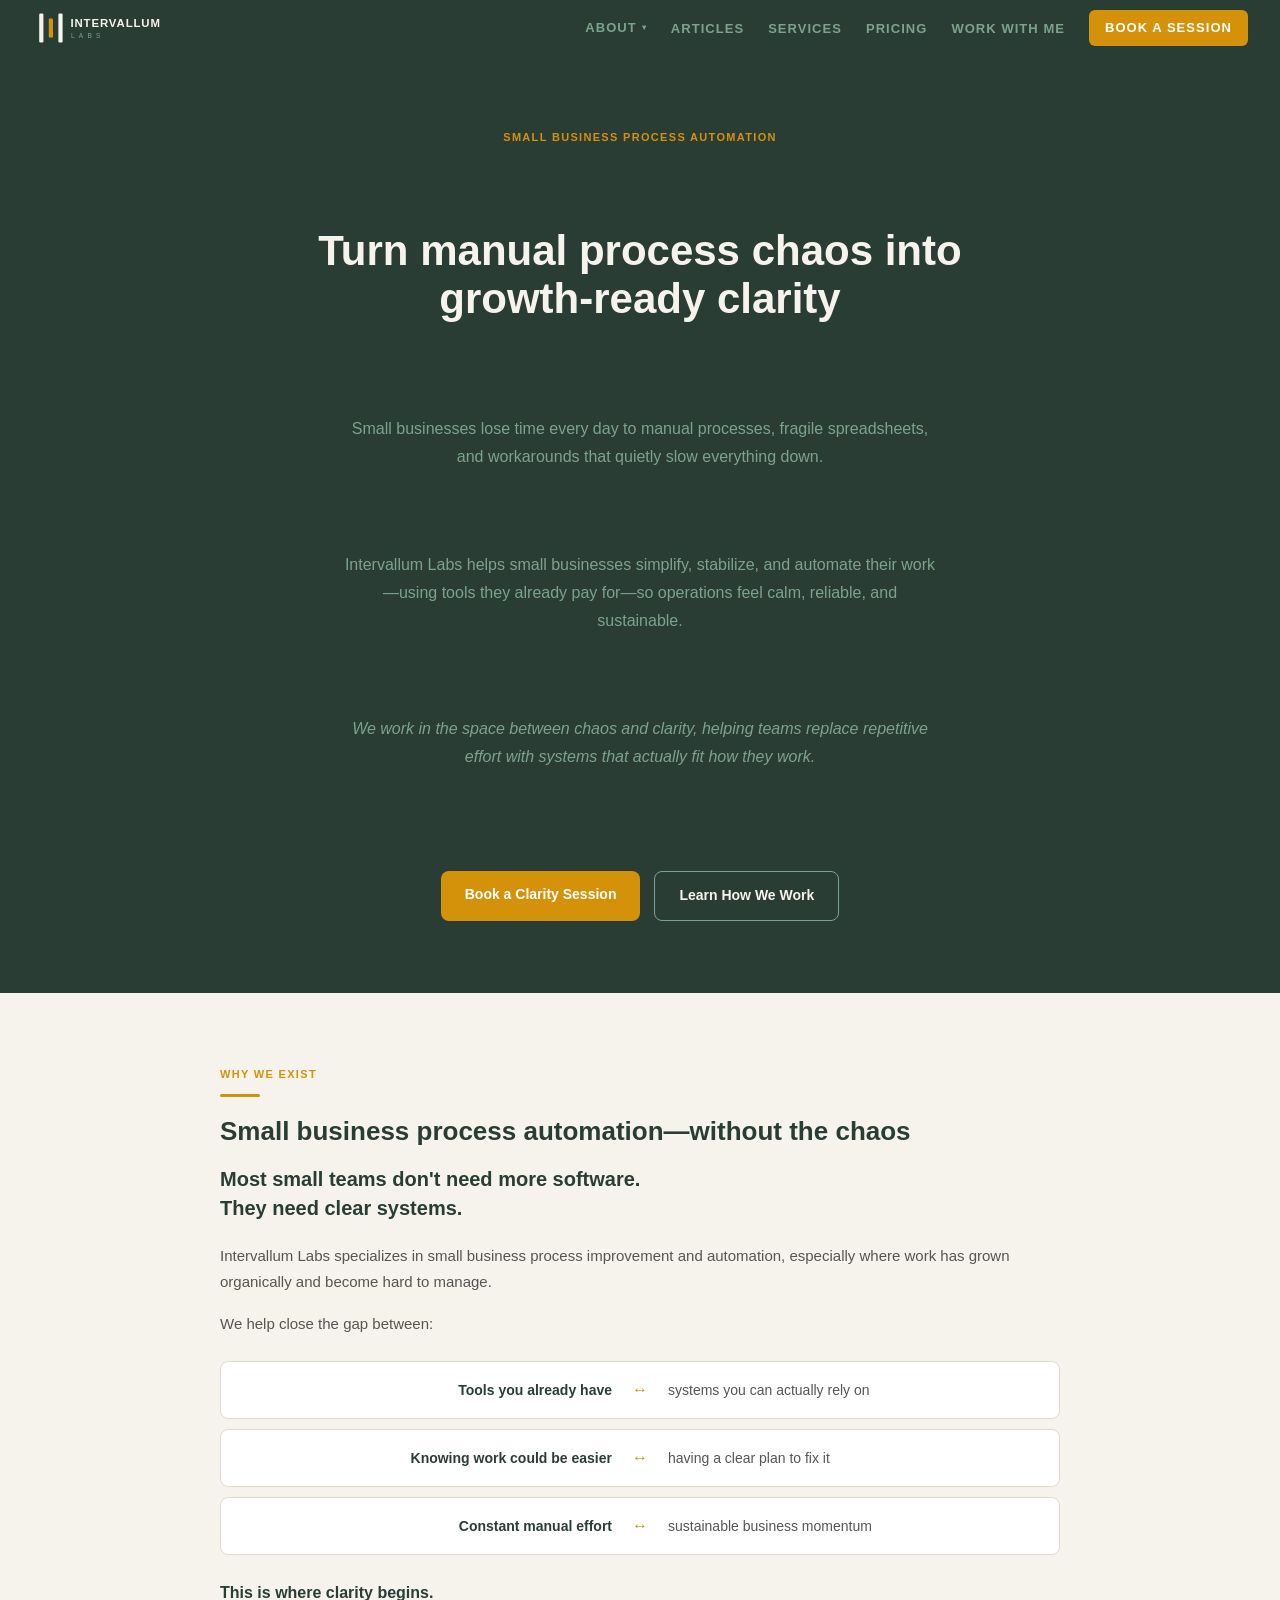
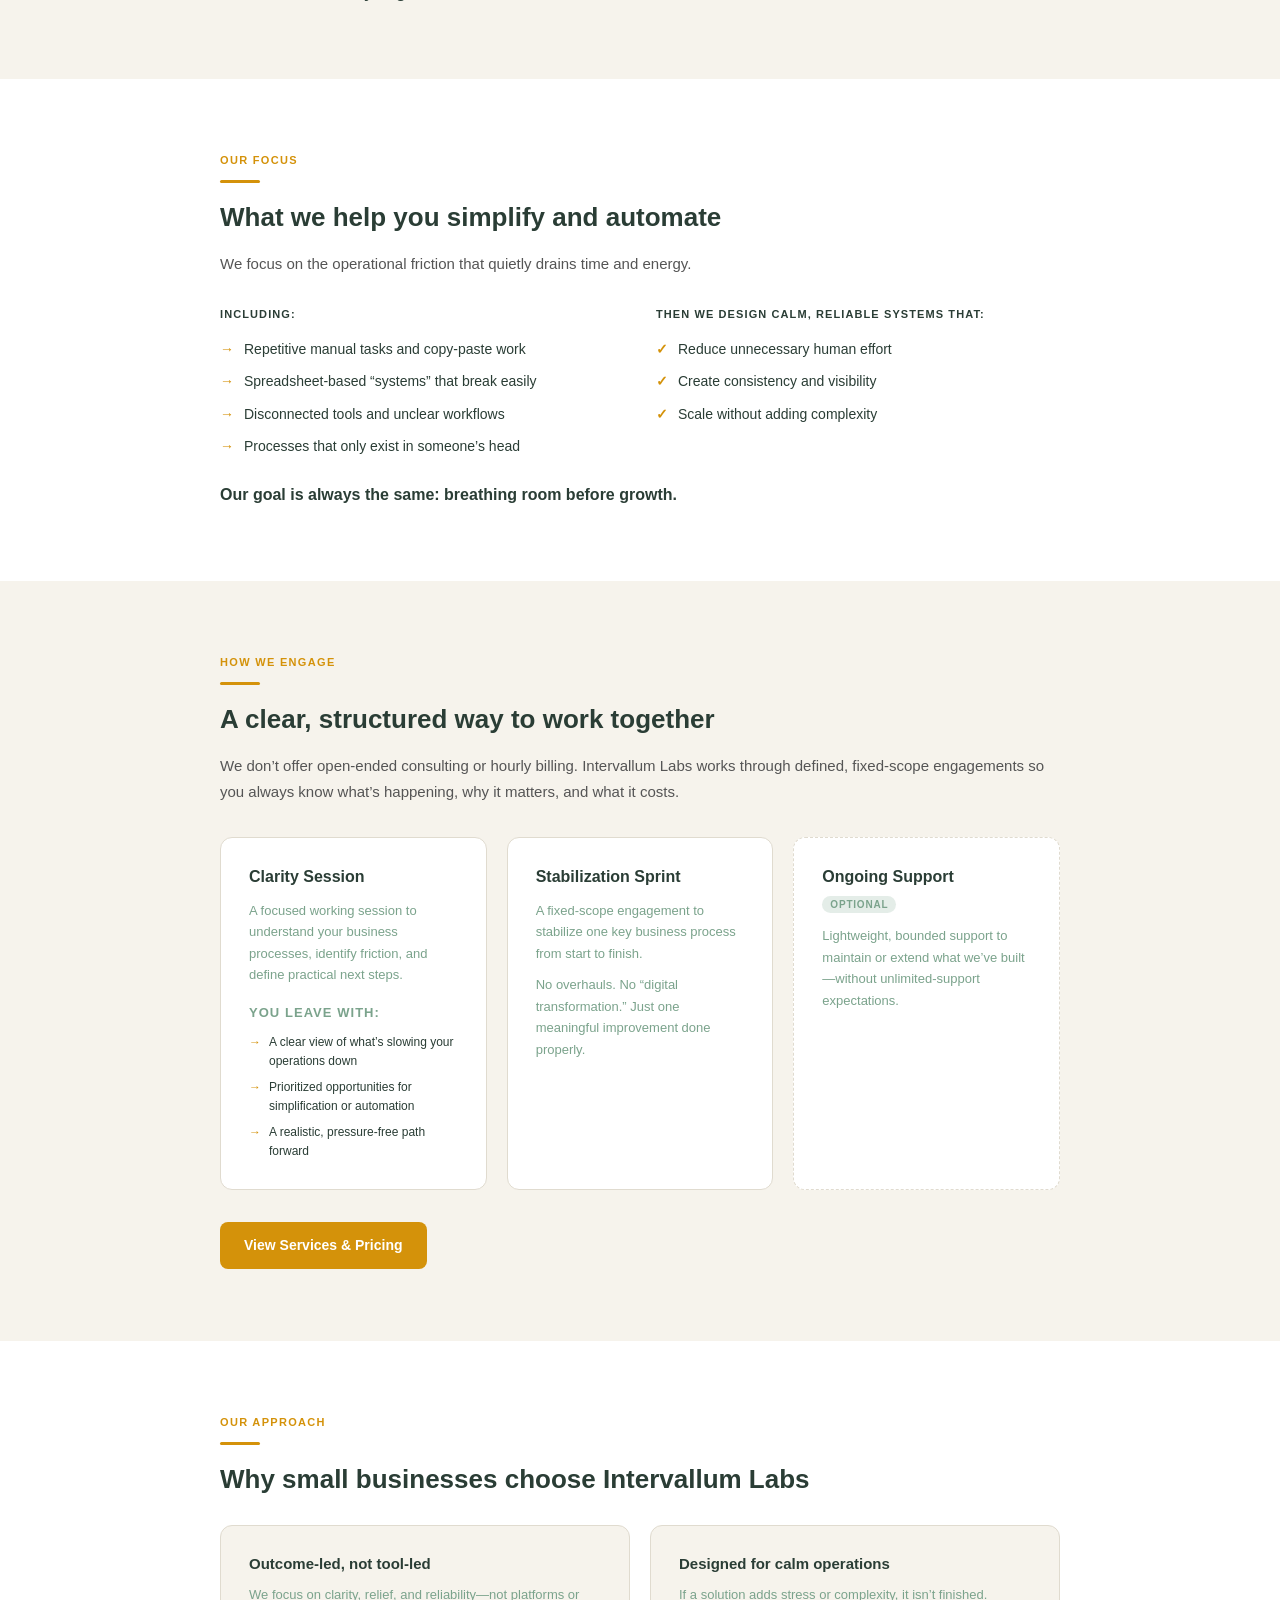
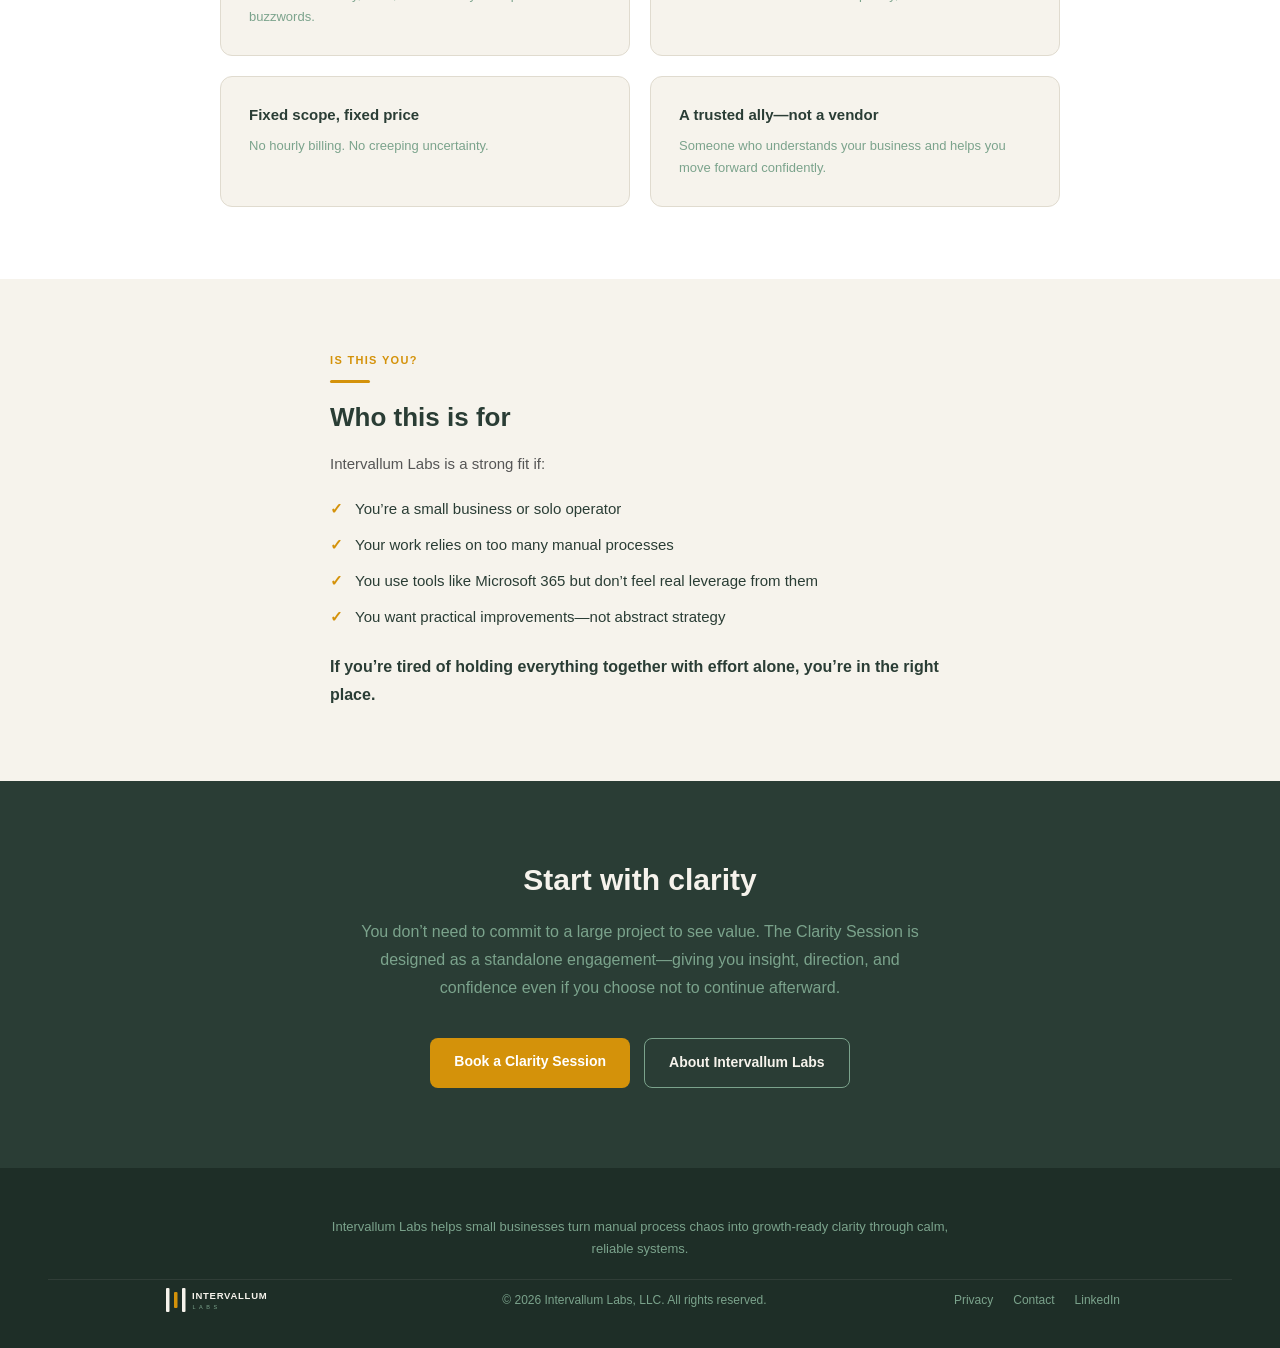
==== commit fe145643: "feat: redesign homepage with new positioning copy and story structure Replaces the M365-focused home" ====
--- a/index.html
+++ b/index.html
@@ -3,8 +3,8 @@
 <head>
   <meta charset="UTF-8">
   <meta name="viewport" content="width=device-width, initial-scale=1.0">
-  <meta name="description" content="Intervallum Labs — Practical Microsoft 365 guides and consulting for small business owners. Get more from what you're already paying for.">
-  <title>Intervallum Labs — Microsoft 365 for Small Business</title>
+  <meta name="description" content="Intervallum Labs helps small businesses simplify, stabilize, and automate their work—using tools they already pay for—so operations feel calm, reliable, and sustainable.">
+  <title>Intervallum Labs — Small Business Process Automation</title>
   <link rel="icon" href="favicon.svg" type="image/svg+xml">
   <link rel="stylesheet" href="css/styles.css">
 </head>
@@ -29,199 +29,195 @@
     <div class="nav-links-wrap">
       <ul class="nav-links">
         <li class="nav-has-dropdown">
-            <span class="nav-dropdown-toggle">About <span class="nav-dropdown-caret" aria-hidden="true">&#9662;</span></span>
-            <ul class="nav-dropdown-menu">
-              <li><a href="about.html">About Intervallum Labs</a></li>
-              <li><a href="vision.html">Our Vision &amp; Mission</a></li>
-            </ul>
-          </li>
+          <span class="nav-dropdown-toggle">About <span class="nav-dropdown-caret" aria-hidden="true">&#9662;</span></span>
+          <ul class="nav-dropdown-menu">
+            <li><a href="about.html">About Intervallum Labs</a></li>
+            <li><a href="vision.html">Our Vision &amp; Mission</a></li>
+          </ul>
+        </li>
         <li><a href="articles.html">Articles</a></li>
-        <li><a href="#pillars">Topics</a></li>
         <li><a href="services.html">Services</a></li>
         <li><a href="pricing.html">Pricing</a></li>
         <li><a href="work-with-me.html">Work With Me</a></li>
       </ul>
-      <a href="#newsletter" class="nav-subscribe">Subscribe</a>
+      <a href="work-with-me.html" class="nav-subscribe">Book a Session</a>
     </div>
   </nav>
 
   <!-- HERO -->
   <section class="hero">
-    <div class="hero-inner">
-      <div class="hero-text">
-        <span class="eyebrow">For Small Business Owners</span>
-        <h1>You're paying for M365.<br>Are you <span class="accent">actually</span> using it?</h1>
-        <p>Most small businesses use less than 20% of what Microsoft 365 can do. Intervallum Labs fills the gap — practical guides, real builds, and honest advice from someone with 20 years in the trenches.
-		 And the courses and how-tos aren't enough, our Professional Services team is here to help!</p>
-        <div class="hero-buttons">
-          <a href="articles.html" class="btn-primary">Start reading →</a>
-          <a href="work-with-me.html" class="btn-secondary">Work with me</a>
-        </div>
-      </div>
-      <div class="hero-photo">
-        <div class="photo-circle">
-          <img
-            src="images/josh.jpg"
-            alt="Josh, Founder of Intervallum Labs"
-            data-fallback
-            onerror="this.style.display='none';this.nextElementSibling.style.display='flex'"
-          >
-          <span class="photo-initials" style="display:none" aria-hidden="true">J</span>
-        </div>
-      </div>
-    </div>
-  </section>
-
-  <!-- STATS BAND -->
-  <section class="stats-band" aria-label="Key stats">
-    <div class="stats-inner">
-      <div class="stat-item">
-        <span class="stat-number">20+</span>
-        <span class="stat-label">Years in corporate IT</span>
-      </div>
-      <div class="stat-item">
-        <span class="stat-number">M365</span>
-        <span class="stat-label">Pushed to its limits</span>
-      </div>
-      <div class="stat-item">
-        <span class="stat-number">SMB</span>
-        <span class="stat-label">The audience left behind</span>
-      </div>
-      <div class="stat-item">
-        <span class="stat-number">Free</span>
-        <span class="stat-label">To read, always</span>
-      </div>
-    </div>
-  </section>
-
-  <!-- CONTENT PILLARS -->
-  <section class="pillars-section" id="pillars">
-    <div class="pillars-inner">
-      <div class="pillars-header">
-        <span class="section-eyebrow">What We Cover</span>
-        <div class="accent-line"></div>
-        <h2>Everything you're already paying for</h2>
-        <p>Four areas where small businesses consistently leave value on the table — and where Intervallum Labs helps you pick it up.</p>
-      </div>
-      <div class="pillars-grid">
-
-        <div class="pillar-card">
-          <div class="pillar-icon">
-            <svg viewBox="0 0 24 24" width="20" height="20" aria-hidden="true">
-              <rect x="3" y="2" width="3" height="20" fill="#2A3D35" rx="1"/>
-              <rect x="10" y="6" width="3" height="12" fill="#D4920A" rx="1"/>
-              <rect x="17" y="2" width="3" height="20" fill="#2A3D35" rx="1"/>
-            </svg>
-          </div>
-          <h3>You're already paying for this</h3>
-          <p>Hidden features buried in your M365 subscription that most small businesses never discover. Quick wins, real value.</p>
-        </div>
-
-        <div class="pillar-card">
-          <div class="pillar-icon">
-            <svg viewBox="0 0 24 24" width="20" height="20" aria-hidden="true">
-              <rect x="3" y="2" width="3" height="20" fill="#2A3D35" rx="1"/>
-              <rect x="10" y="6" width="3" height="12" fill="#D4920A" rx="1"/>
-              <rect x="17" y="2" width="3" height="20" fill="#2A3D35" rx="1"/>
-            </svg>
-          </div>
-          <h3>Power Platform for real businesses</h3>
-          <p>Practical automations and apps built for common SMB problems — approvals, onboarding, tracking — not toy demos.</p>
-        </div>
-
-        <div class="pillar-card">
-          <div class="pillar-icon">
-            <svg viewBox="0 0 24 24" width="20" height="20" aria-hidden="true">
-              <rect x="3" y="2" width="3" height="20" fill="#2A3D35" rx="1"/>
-              <rect x="10" y="6" width="3" height="12" fill="#D4920A" rx="1"/>
-              <rect x="17" y="2" width="3" height="20" fill="#2A3D35" rx="1"/>
-            </svg>
-          </div>
-          <h3>Copilot in the real world</h3>
-          <p>Honest takes on what Copilot actually does well for small businesses — and where it falls short. No hype.</p>
-        </div>
-
-        <div class="pillar-card">
-          <div class="pillar-icon">
-            <svg viewBox="0 0 24 24" width="20" height="20" aria-hidden="true">
-              <rect x="3" y="2" width="3" height="20" fill="#2A3D35" rx="1"/>
-              <rect x="10" y="6" width="3" height="12" fill="#D4920A" rx="1"/>
-              <rect x="17" y="2" width="3" height="20" fill="#2A3D35" rx="1"/>
-            </svg>
-          </div>
-          <h3>M365 as a platform</h3>
-          <p>How SharePoint, Teams, and Graph API connect into something bigger than the sum of their parts.</p>
-        </div>
-
-      </div>
-    </div>
-  </section>
-
-  <!-- LATEST ARTICLES -->
-  <section class="articles-section" id="articles">
-    <div class="articles-inner">
-      <div class="articles-header">
-        <span class="section-eyebrow">Latest Articles</span>
-        <div class="accent-line"></div>
-        <h2>Fresh from the lab</h2>
-        <p>Practical walkthroughs written for business owners, not IT departments.</p>
-      </div>
-      <div class="articles-grid" id="articles-grid">
-        <!-- populated by js/main.js from articles/index.json -->
-      </div>
-      <div class="articles-cta">
-        <a href="articles.html" class="btn-primary">View all articles →</a>
-      </div>
-    </div>
-  </section>
-
-  <!-- ABOUT -->
-  <section class="about-section" id="about">
-    <div class="about-inner">
-      <div class="about-photo">
-        <img
-          src="images/josh.jpg"
-          alt="Josh, Founder of Intervallum Labs"
-          data-fallback
-          onerror="this.style.display='none';this.nextElementSibling.style.display='flex'"
-        >
-        <div class="photo-placeholder" style="display:none" aria-hidden="true">J</div>
-      </div>
-      <div class="about-text">
-        <span class="section-eyebrow">Who's Behind This</span>
-        <div class="accent-line"></div>
-        <p class="about-name">Josh</p>
-        <p class="about-title">Founder, Intervallum Labs</p>
-        <p>I've spent 20+ years in corporate IT watching large enterprises get all the Microsoft 365 training, support, and hand-holding — while small business owners are left to figure it out alone. Intervallum Labs exists to fill that space. No jargon. No enterprise assumptions. Just practical guidance built for the way small businesses actually work.</p>
-        <div class="tags">
-          <span class="tag">Power Platform</span>
-          <span class="tag">Copilot Studio</span>
-          <span class="tag">Graph API</span>
-          <span class="tag">SharePoint</span>
-          <span class="tag">Teams</span>
-          <span class="tag">M365 Admin</span>
-        </div>
-      </div>
-    </div>
-  </section>
-
-  <!-- NEWSLETTER -->
-  <section class="newsletter-section" id="newsletter">
-    <div class="newsletter-inner">
-      <span class="section-eyebrow">Stay in the Loop</span>
-      <div class="accent-line centered"></div>
-      <h2>Join small business owners getting more from M365</h2>
-      <p>No fluff. No enterprise jargon. Just practical tips and new articles delivered straight to your inbox — free, always.</p>
-      <form class="newsletter-form" action="#" method="post" novalidate>
-        <input type="email" name="email" placeholder="Your email address" required aria-label="Email address">
-        <button type="submit">Subscribe →</button>
-      </form>
-      <p class="newsletter-fine">No spam. Unsubscribe anytime.</p>
+    <div class="hero-inner hero-centered">
+      <span class="eyebrow">Small Business Process Automation</span>
+      <h1>Turn manual process chaos into growth&#8209;ready clarity</h1>
+      <p>Small businesses lose time every day to manual processes, fragile spreadsheets, and workarounds that quietly slow everything down.</p>
+      <p>Intervallum Labs helps small businesses simplify, stabilize, and automate their work—using tools they already pay for—so operations feel calm, reliable, and sustainable.</p>
+      <p class="hero-tagline-p">We work in the space between chaos and clarity, helping teams replace repetitive effort with systems that actually fit how they work.</p>
+      <div class="hero-buttons">
+        <a href="work-with-me.html" class="btn-primary">Book a Clarity Session</a>
+        <a href="services.html" class="btn-secondary">Learn How We Work</a>
+      </div>
+    </div>
+  </section>
+
+  <!-- POSITIONING -->
+  <section class="home-section home-section--ivory">
+    <div class="home-inner">
+      <span class="section-eyebrow">Why We Exist</span>
+      <div class="accent-line"></div>
+      <h2>Small business process automation—without the chaos</h2>
+      <p class="home-lead">Most small teams don't need more software.<br>They need clear systems.</p>
+      <p>Intervallum Labs specializes in small business process improvement and automation, especially where work has grown organically and become hard to manage.</p>
+      <p>We help close the gap between:</p>
+      <div class="gap-comparisons">
+        <div class="gap-comparison-item">
+          <span class="gap-left">Tools you already have</span>
+          <span class="gap-arrow">↔</span>
+          <span class="gap-right">systems you can actually rely on</span>
+        </div>
+        <div class="gap-comparison-item">
+          <span class="gap-left">Knowing work could be easier</span>
+          <span class="gap-arrow">↔</span>
+          <span class="gap-right">having a clear plan to fix it</span>
+        </div>
+        <div class="gap-comparison-item">
+          <span class="gap-left">Constant manual effort</span>
+          <span class="gap-arrow">↔</span>
+          <span class="gap-right">sustainable business momentum</span>
+        </div>
+      </div>
+      <p class="home-closing-line">This is where clarity begins.</p>
+    </div>
+  </section>
+
+  <!-- WHAT WE HELP YOU SIMPLIFY -->
+  <section class="home-section home-section--white">
+    <div class="home-inner">
+      <span class="section-eyebrow">Our Focus</span>
+      <div class="accent-line"></div>
+      <h2>What we help you simplify and automate</h2>
+      <p>We focus on the operational friction that quietly drains time and energy.</p>
+      <div class="two-col-lists">
+        <div class="two-col-list-block">
+          <p class="list-block-label">Including:</p>
+          <ul class="home-arrow-list">
+            <li>Repetitive manual tasks and copy&#8209;paste work</li>
+            <li>Spreadsheet&#8209;based &ldquo;systems&rdquo; that break easily</li>
+            <li>Disconnected tools and unclear workflows</li>
+            <li>Processes that only exist in someone&rsquo;s head</li>
+          </ul>
+        </div>
+        <div class="two-col-list-block">
+          <p class="list-block-label">Then we design calm, reliable systems that:</p>
+          <ul class="home-arrow-list home-arrow-list--check">
+            <li>Reduce unnecessary human effort</li>
+            <li>Create consistency and visibility</li>
+            <li>Scale without adding complexity</li>
+          </ul>
+        </div>
+      </div>
+      <p class="home-closing-line">Our goal is always the same: breathing room before growth.</p>
+    </div>
+  </section>
+
+  <!-- SERVICES PREVIEW -->
+  <section class="home-section home-section--ivory">
+    <div class="home-inner">
+      <span class="section-eyebrow">How We Engage</span>
+      <div class="accent-line"></div>
+      <h2>A clear, structured way to work together</h2>
+      <p>We don&rsquo;t offer open&#8209;ended consulting or hourly billing. Intervallum Labs works through defined, fixed&#8209;scope engagements so you always know what&rsquo;s happening, why it matters, and what it costs.</p>
+      <div class="engagements-grid">
+
+        <div class="engagement-card">
+          <h3>Clarity Session</h3>
+          <p>A focused working session to understand your business processes, identify friction, and define practical next steps.</p>
+          <p class="engagement-label">You leave with:</p>
+          <ul class="engagement-list">
+            <li>A clear view of what&rsquo;s slowing your operations down</li>
+            <li>Prioritized opportunities for simplification or automation</li>
+            <li>A realistic, pressure&#8209;free path forward</li>
+          </ul>
+        </div>
+
+        <div class="engagement-card">
+          <h3>Stabilization Sprint</h3>
+          <p>A fixed&#8209;scope engagement to stabilize one key business process from start to finish.</p>
+          <p>No overhauls. No &ldquo;digital transformation.&rdquo; Just one meaningful improvement done properly.</p>
+        </div>
+
+        <div class="engagement-card engagement-card--optional">
+          <h3>Ongoing Support <span class="engagement-optional-badge">Optional</span></h3>
+          <p>Lightweight, bounded support to maintain or extend what we&rsquo;ve built—without unlimited&#8209;support expectations.</p>
+        </div>
+
+      </div>
+      <div class="home-cta-row">
+        <a href="services.html" class="btn-primary">View Services &amp; Pricing</a>
+      </div>
+    </div>
+  </section>
+
+  <!-- WHY US -->
+  <section class="home-section home-section--white">
+    <div class="home-inner">
+      <span class="section-eyebrow">Our Approach</span>
+      <div class="accent-line"></div>
+      <h2>Why small businesses choose Intervallum Labs</h2>
+      <div class="why-grid">
+        <div class="why-card">
+          <h3>Outcome&#8209;led, not tool&#8209;led</h3>
+          <p>We focus on clarity, relief, and reliability—not platforms or buzzwords.</p>
+        </div>
+        <div class="why-card">
+          <h3>Designed for calm operations</h3>
+          <p>If a solution adds stress or complexity, it isn&rsquo;t finished.</p>
+        </div>
+        <div class="why-card">
+          <h3>Fixed scope, fixed price</h3>
+          <p>No hourly billing. No creeping uncertainty.</p>
+        </div>
+        <div class="why-card">
+          <h3>A trusted ally—not a vendor</h3>
+          <p>Someone who understands your business and helps you move forward confidently.</p>
+        </div>
+      </div>
+    </div>
+  </section>
+
+  <!-- WHO THIS IS FOR -->
+  <section class="home-section home-section--ivory">
+    <div class="home-inner home-inner--narrow">
+      <span class="section-eyebrow">Is This You?</span>
+      <div class="accent-line"></div>
+      <h2>Who this is for</h2>
+      <p>Intervallum Labs is a strong fit if:</p>
+      <ul class="fit-list">
+        <li>You&rsquo;re a small business or solo operator</li>
+        <li>Your work relies on too many manual processes</li>
+        <li>You use tools like Microsoft 365 but don&rsquo;t feel real leverage from them</li>
+        <li>You want practical improvements—not abstract strategy</li>
+      </ul>
+      <p class="home-closing-line">If you&rsquo;re tired of holding everything together with effort alone, you&rsquo;re in the right place.</p>
+    </div>
+  </section>
+
+  <!-- CLOSING CTA -->
+  <section class="home-cta-section">
+    <div class="home-cta-inner">
+      <h2>Start with clarity</h2>
+      <p>You don&rsquo;t need to commit to a large project to see value. The Clarity Session is designed as a standalone engagement—giving you insight, direction, and confidence even if you choose not to continue afterward.</p>
+      <div class="hero-buttons">
+        <a href="work-with-me.html" class="btn-primary">Book a Clarity Session</a>
+        <a href="about.html" class="btn-secondary">About Intervallum Labs</a>
+      </div>
     </div>
   </section>
 
   <!-- FOOTER -->
   <footer class="footer">
+    <div class="footer-tagline-band">
+      <p>Intervallum Labs helps small businesses turn manual process chaos into growth&#8209;ready clarity through calm, reliable systems.</p>
+    </div>
     <div class="footer-inner">
       <a href="index.html" class="nav-logo" aria-label="Intervallum Labs home">
         <svg viewBox="0 0 310 80" width="155" height="40" aria-hidden="true">
@@ -232,7 +228,7 @@
           <text x="65" y="57" font-family="Arial, Helvetica, sans-serif" font-size="11" font-weight="400" fill="#7BA38C" letter-spacing="7">LABS</text>
         </svg>
       </a>
-      <p class="footer-copy">© 2026 Intervallum Labs, LLC. All rights reserved.</p>
+      <p class="footer-copy">&copy; 2026 Intervallum Labs, LLC. All rights reserved.</p>
       <nav class="footer-links" aria-label="Footer links">
         <a href="#">Privacy</a>
         <a href="work-with-me.html">Contact</a>
--- a/css/styles.css
+++ b/css/styles.css
@@ -2099,3 +2099,400 @@
 
   .expertise-grid { grid-template-columns: repeat(2, 1fr); }
 }
+
+/* ============================================
+   HOMEPAGE — HERO CENTERED VARIANT
+   ============================================ */
+
+.hero-centered {
+  flex-direction: column;
+  text-align: center;
+  align-items: center;
+  max-width: 720px;
+}
+
+.hero-centered h1 {
+  font-size: 42px;
+  font-weight: 700;
+  color: var(--ivory);
+  line-height: 1.15;
+  margin-bottom: 28px;
+}
+
+.hero-centered > p {
+  color: var(--fern);
+  font-size: 16px;
+  line-height: 1.75;
+  margin-bottom: 16px;
+  max-width: 600px;
+}
+
+.hero-tagline-p {
+  font-style: italic;
+  margin-bottom: 36px !important;
+}
+
+.hero-centered .hero-buttons { justify-content: center; }
+
+/* ============================================
+   HOMEPAGE — SHARED SECTION PATTERNS
+   ============================================ */
+
+.home-section { padding: 72px 48px; }
+
+.home-section--ivory { background: var(--ivory); }
+.home-section--white { background: var(--white); }
+
+.home-inner {
+  max-width: 840px;
+  margin: 0 auto;
+}
+
+.home-inner--narrow { max-width: 620px; }
+
+.home-inner h2 {
+  font-size: 26px;
+  font-weight: 700;
+  color: var(--spruce);
+  line-height: 1.3;
+  margin-bottom: 16px;
+}
+
+.home-inner > p {
+  font-size: 15px;
+  color: #555;
+  line-height: 1.75;
+  margin-bottom: 16px;
+}
+
+.home-lead {
+  font-size: 20px !important;
+  font-weight: 700;
+  color: var(--spruce) !important;
+  line-height: 1.45 !important;
+  margin-bottom: 20px !important;
+}
+
+.home-closing-line {
+  font-size: 16px !important;
+  font-weight: 700;
+  color: var(--spruce) !important;
+  margin-top: 24px !important;
+  margin-bottom: 0 !important;
+}
+
+.home-cta-row { margin-top: 32px; }
+
+/* ============================================
+   HOMEPAGE — GAP COMPARISON LIST
+   ============================================ */
+
+.gap-comparisons {
+  display: flex;
+  flex-direction: column;
+  gap: 10px;
+  margin: 24px 0 0;
+}
+
+.gap-comparison-item {
+  display: grid;
+  grid-template-columns: 1fr auto 1fr;
+  align-items: center;
+  gap: 20px;
+  background: var(--white);
+  border-radius: 8px;
+  border: 0.5px solid var(--border);
+  padding: 16px 22px;
+  font-size: 14px;
+  color: var(--spruce);
+  line-height: 1.5;
+}
+
+.gap-left { text-align: right; font-weight: 600; }
+
+.gap-arrow {
+  font-size: 16px;
+  color: var(--honey);
+  font-weight: 700;
+  text-align: center;
+  flex-shrink: 0;
+}
+
+.gap-right { text-align: left; color: #555; }
+
+/* ============================================
+   HOMEPAGE — TWO COLUMN LISTS
+   ============================================ */
+
+.two-col-lists {
+  display: grid;
+  grid-template-columns: 1fr 1fr;
+  gap: 32px;
+  margin: 28px 0 0;
+}
+
+.list-block-label {
+  font-size: 11px !important;
+  font-weight: 700 !important;
+  text-transform: uppercase;
+  letter-spacing: 0.1em;
+  color: var(--spruce) !important;
+  margin-bottom: 14px !important;
+}
+
+.home-arrow-list {
+  list-style: none;
+  padding: 0;
+  margin: 0;
+  display: flex;
+  flex-direction: column;
+  gap: 10px;
+}
+
+.home-arrow-list li {
+  display: flex;
+  gap: 10px;
+  align-items: baseline;
+  font-size: 14px;
+  color: var(--spruce);
+  line-height: 1.6;
+}
+
+.home-arrow-list li::before {
+  content: '\2192';
+  color: var(--honey);
+  font-weight: 700;
+  flex-shrink: 0;
+}
+
+.home-arrow-list--check li::before { content: '\2713'; }
+
+/* ============================================
+   HOMEPAGE — ENGAGEMENTS GRID
+   ============================================ */
+
+.engagements-grid {
+  display: grid;
+  grid-template-columns: repeat(3, 1fr);
+  gap: 20px;
+  margin: 32px 0 0;
+}
+
+.engagement-card {
+  background: var(--white);
+  border-radius: 12px;
+  border: 0.5px solid var(--border);
+  padding: 28px;
+}
+
+.engagement-card--optional {
+  border-style: dashed;
+}
+
+.engagement-card h3 {
+  font-size: 16px;
+  font-weight: 700;
+  color: var(--spruce);
+  margin-bottom: 12px;
+  line-height: 1.35;
+  display: flex;
+  align-items: center;
+  gap: 8px;
+  flex-wrap: wrap;
+}
+
+.engagement-card > p {
+  font-size: 13px;
+  color: var(--fern);
+  line-height: 1.65;
+  margin-bottom: 10px;
+}
+
+.engagement-label {
+  font-size: 11px;
+  font-weight: 700;
+  text-transform: uppercase;
+  letter-spacing: 0.08em;
+  color: var(--spruce);
+  margin-top: 16px;
+  margin-bottom: 10px;
+  display: block;
+}
+
+.engagement-list {
+  list-style: none;
+  padding: 0;
+  margin: 0;
+  display: flex;
+  flex-direction: column;
+  gap: 8px;
+}
+
+.engagement-list li {
+  display: flex;
+  gap: 8px;
+  align-items: baseline;
+  font-size: 12px;
+  color: var(--spruce);
+  line-height: 1.55;
+}
+
+.engagement-list li::before {
+  content: '\2192';
+  color: var(--honey);
+  font-weight: 700;
+  flex-shrink: 0;
+}
+
+.engagement-optional-badge {
+  font-size: 10px;
+  font-weight: 700;
+  text-transform: uppercase;
+  letter-spacing: 0.08em;
+  color: var(--fern);
+  background: var(--light-fern);
+  padding: 2px 8px;
+  border-radius: 100px;
+}
+
+/* ============================================
+   HOMEPAGE — WHY GRID
+   ============================================ */
+
+.why-grid {
+  display: grid;
+  grid-template-columns: repeat(2, 1fr);
+  gap: 20px;
+  margin-top: 28px;
+}
+
+.why-card {
+  background: var(--ivory);
+  border-radius: 12px;
+  border: 0.5px solid var(--border);
+  padding: 28px;
+}
+
+.why-card h3 {
+  font-size: 15px;
+  font-weight: 700;
+  color: var(--spruce);
+  margin-bottom: 10px;
+  line-height: 1.35;
+}
+
+.why-card p {
+  font-size: 13px;
+  color: var(--fern);
+  line-height: 1.65;
+  margin: 0;
+}
+
+/* ============================================
+   HOMEPAGE — FIT LIST
+   ============================================ */
+
+.fit-list {
+  list-style: none;
+  padding: 0;
+  margin: 20px 0;
+  display: flex;
+  flex-direction: column;
+  gap: 12px;
+}
+
+.fit-list li {
+  display: flex;
+  gap: 12px;
+  align-items: baseline;
+  font-size: 15px;
+  color: var(--spruce);
+  line-height: 1.6;
+}
+
+.fit-list li::before {
+  content: '\2713';
+  color: var(--honey);
+  font-weight: 700;
+  flex-shrink: 0;
+}
+
+/* ============================================
+   HOMEPAGE — CLOSING CTA
+   ============================================ */
+
+.home-cta-section {
+  background: var(--spruce);
+  padding: 80px 48px;
+  text-align: center;
+}
+
+.home-cta-inner {
+  max-width: 580px;
+  margin: 0 auto;
+}
+
+.home-cta-inner h2 {
+  font-size: 30px;
+  font-weight: 700;
+  color: var(--ivory);
+  margin-bottom: 20px;
+  line-height: 1.25;
+}
+
+.home-cta-inner > p {
+  font-size: 16px;
+  color: var(--fern);
+  line-height: 1.75;
+  margin-bottom: 36px;
+}
+
+.home-cta-inner .hero-buttons { justify-content: center; }
+
+/* ============================================
+   HOMEPAGE — FOOTER TAGLINE BAND
+   ============================================ */
+
+.footer-tagline-band {
+  background: var(--dark-spruce);
+  padding: 20px 48px;
+  text-align: center;
+  border-bottom: 1px solid rgba(246, 243, 236, 0.08);
+}
+
+.footer-tagline-band p {
+  font-size: 13px;
+  color: var(--fern);
+  line-height: 1.65;
+  max-width: 620px;
+  margin: 0 auto;
+}
+
+/* ============================================
+   HOMEPAGE — RESPONSIVE (max 768px)
+   ============================================ */
+
+@media (max-width: 768px) {
+  .home-section { padding: 48px 24px; }
+
+  .hero-centered h1 { font-size: 28px; }
+
+  .home-lead { font-size: 17px !important; }
+
+  .gap-comparison-item {
+    grid-template-columns: 1fr;
+    text-align: center;
+    gap: 8px;
+  }
+  .gap-left, .gap-right { text-align: center; }
+
+  .two-col-lists { grid-template-columns: 1fr; gap: 24px; }
+
+  .engagements-grid { grid-template-columns: 1fr; }
+
+  .why-grid { grid-template-columns: 1fr; }
+
+  .home-cta-section { padding: 48px 24px; }
+
+  .footer-tagline-band { padding: 16px 24px; }
+}
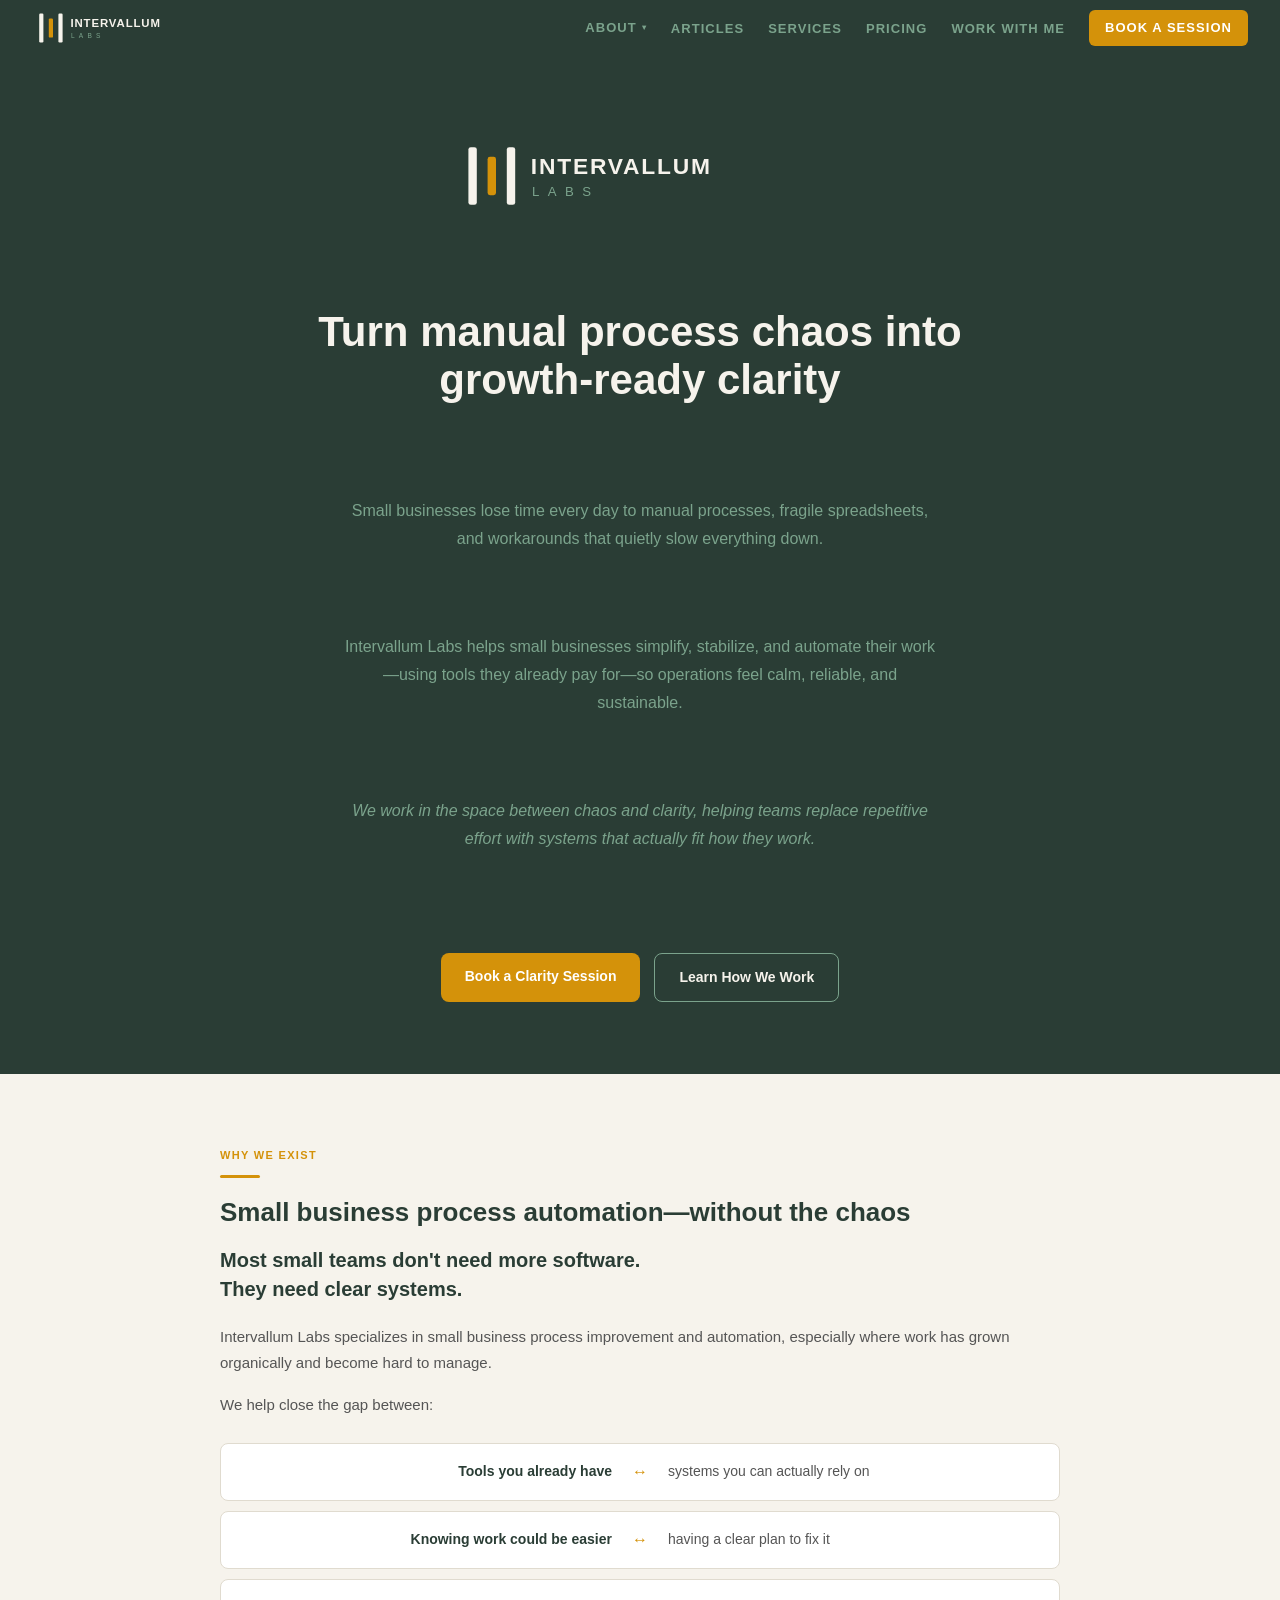
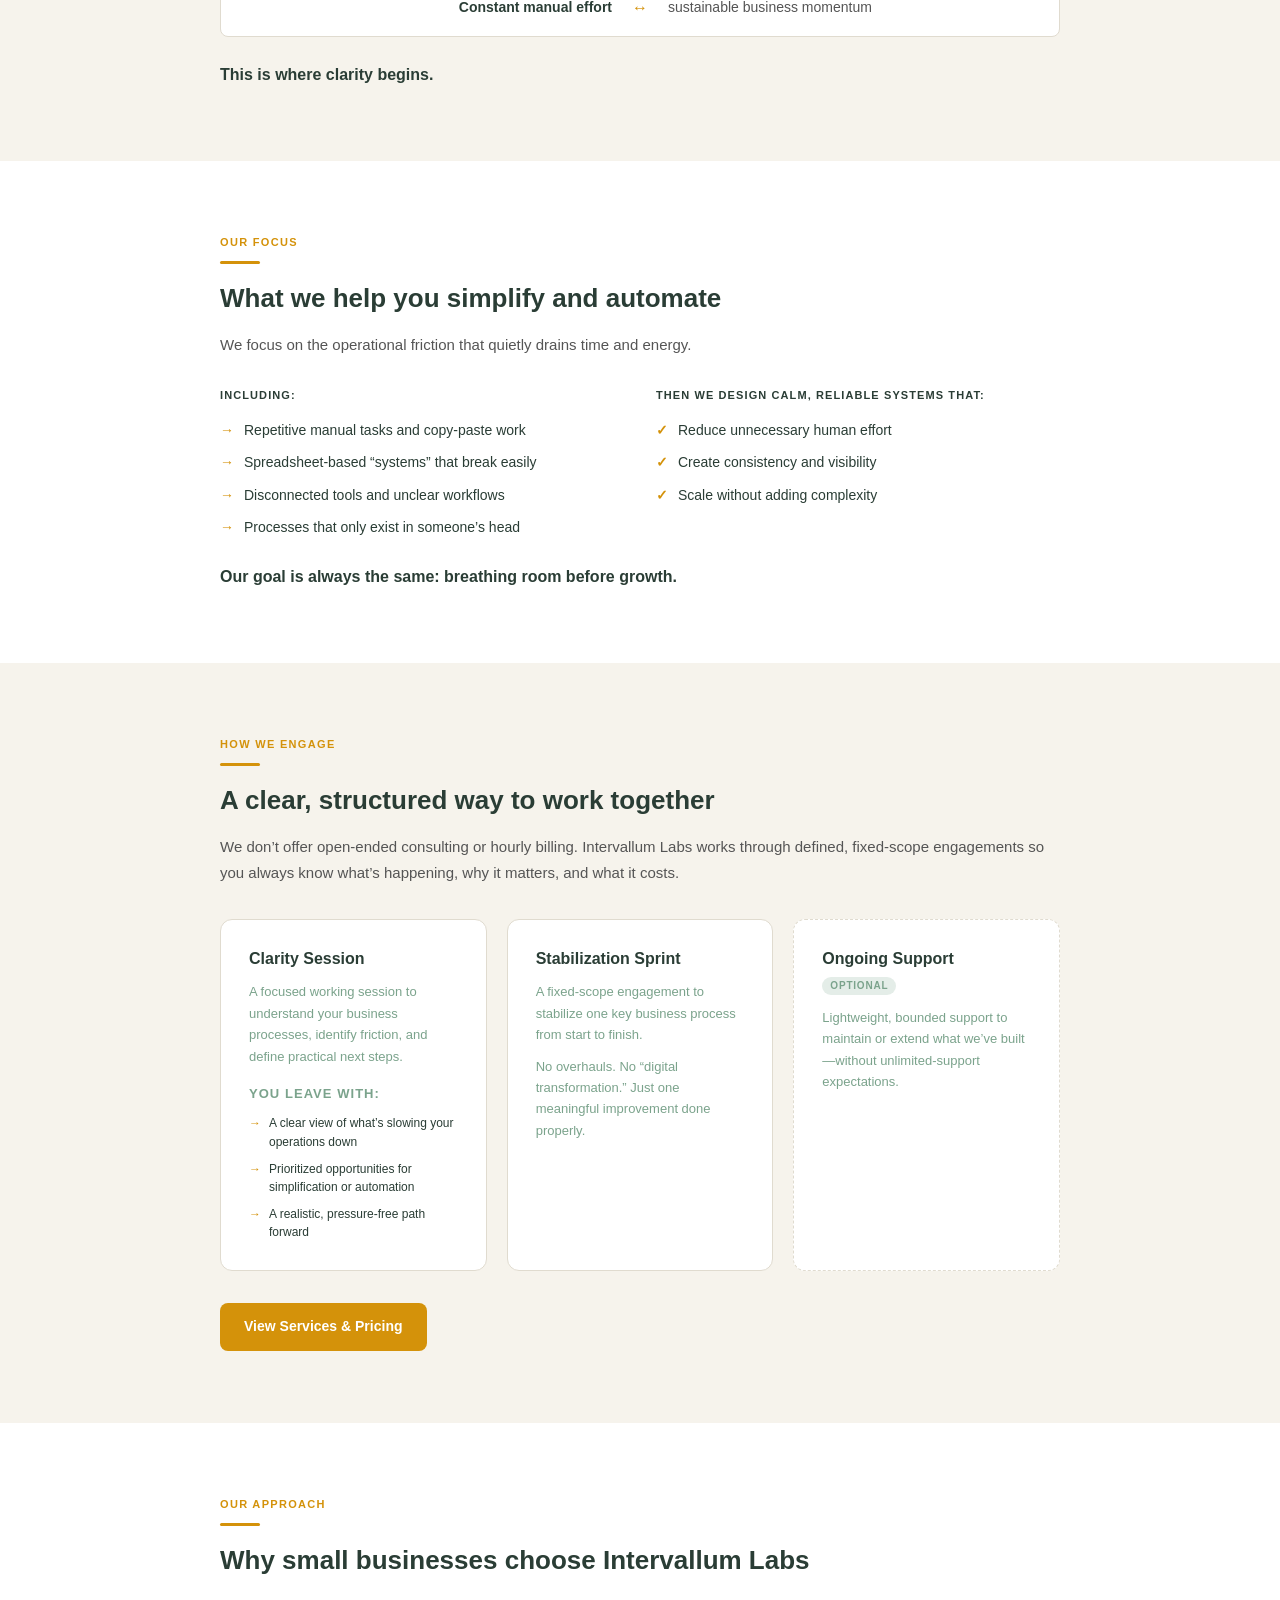
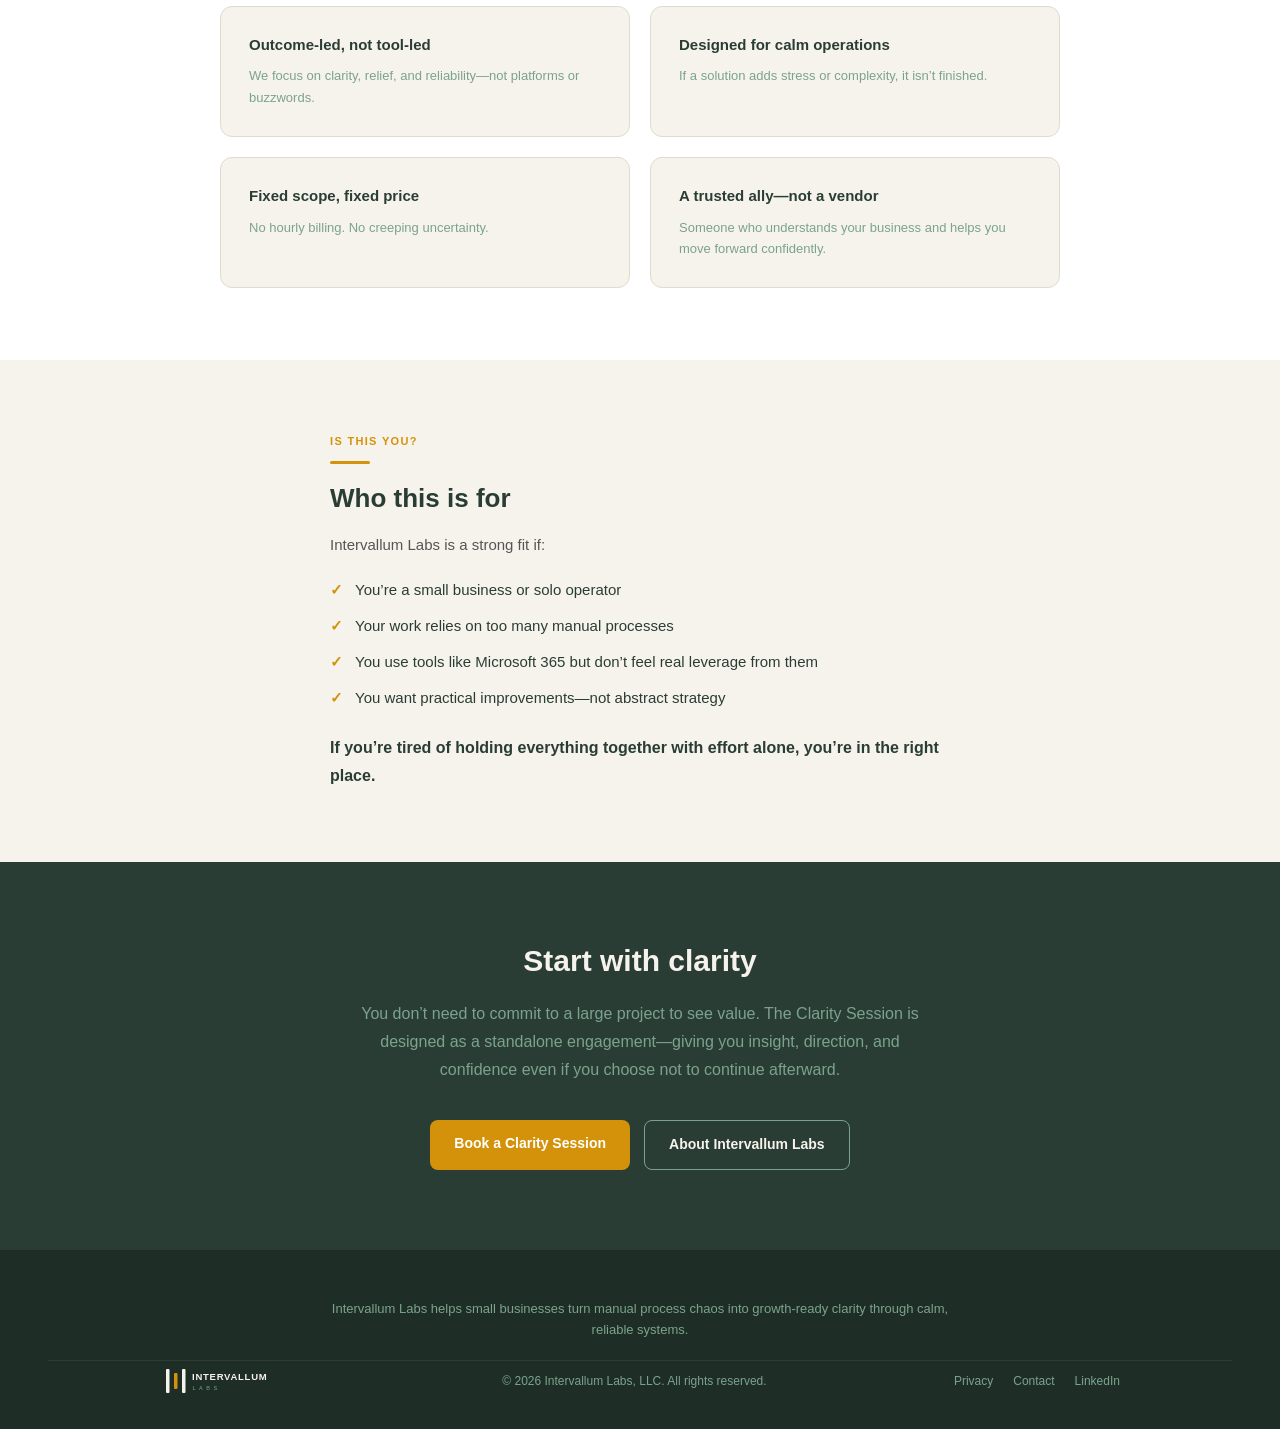
==== commit 755761dc: "feat: replace hero eyebrow with large Intervallum Labs logo Co-Authored-By: Claude Sonnet 4.6 <norep" ====
--- a/index.html
+++ b/index.html
@@ -47,7 +47,13 @@
   <!-- HERO -->
   <section class="hero">
     <div class="hero-inner hero-centered">
-      <span class="eyebrow">Small Business Process Automation</span>
+      <svg class="hero-logo" viewBox="0 0 310 80" aria-label="Intervallum Labs">
+        <rect x="12" y="16" width="7" height="48" fill="#F6F3EC" rx="2"/>
+        <rect x="28" y="24" width="7" height="32" fill="#D4920A" rx="2"/>
+        <rect x="44" y="16" width="7" height="48" fill="#F6F3EC" rx="2"/>
+        <text x="64" y="38" font-family="Arial, Helvetica, sans-serif" font-size="19" font-weight="700" fill="#F6F3EC" letter-spacing="1.5">INTERVALLUM</text>
+        <text x="65" y="57" font-family="Arial, Helvetica, sans-serif" font-size="11" font-weight="400" fill="#7BA38C" letter-spacing="7">LABS</text>
+      </svg>
       <h1>Turn manual process chaos into growth&#8209;ready clarity</h1>
       <p>Small businesses lose time every day to manual processes, fragile spreadsheets, and workarounds that quietly slow everything down.</p>
       <p>Intervallum Labs helps small businesses simplify, stabilize, and automate their work—using tools they already pay for—so operations feel calm, reliable, and sustainable.</p>
--- a/css/styles.css
+++ b/css/styles.css
@@ -2111,6 +2111,12 @@
   max-width: 720px;
 }
 
+.hero-logo {
+  width: 372px;
+  height: 96px;
+  margin-bottom: 20px;
+}
+
 .hero-centered h1 {
   font-size: 42px;
   font-weight: 700;
@@ -2475,6 +2481,8 @@
 @media (max-width: 768px) {
   .home-section { padding: 48px 24px; }
 
+  .hero-logo { width: 248px; height: 64px; }
+
   .hero-centered h1 { font-size: 28px; }
 
   .home-lead { font-size: 17px !important; }
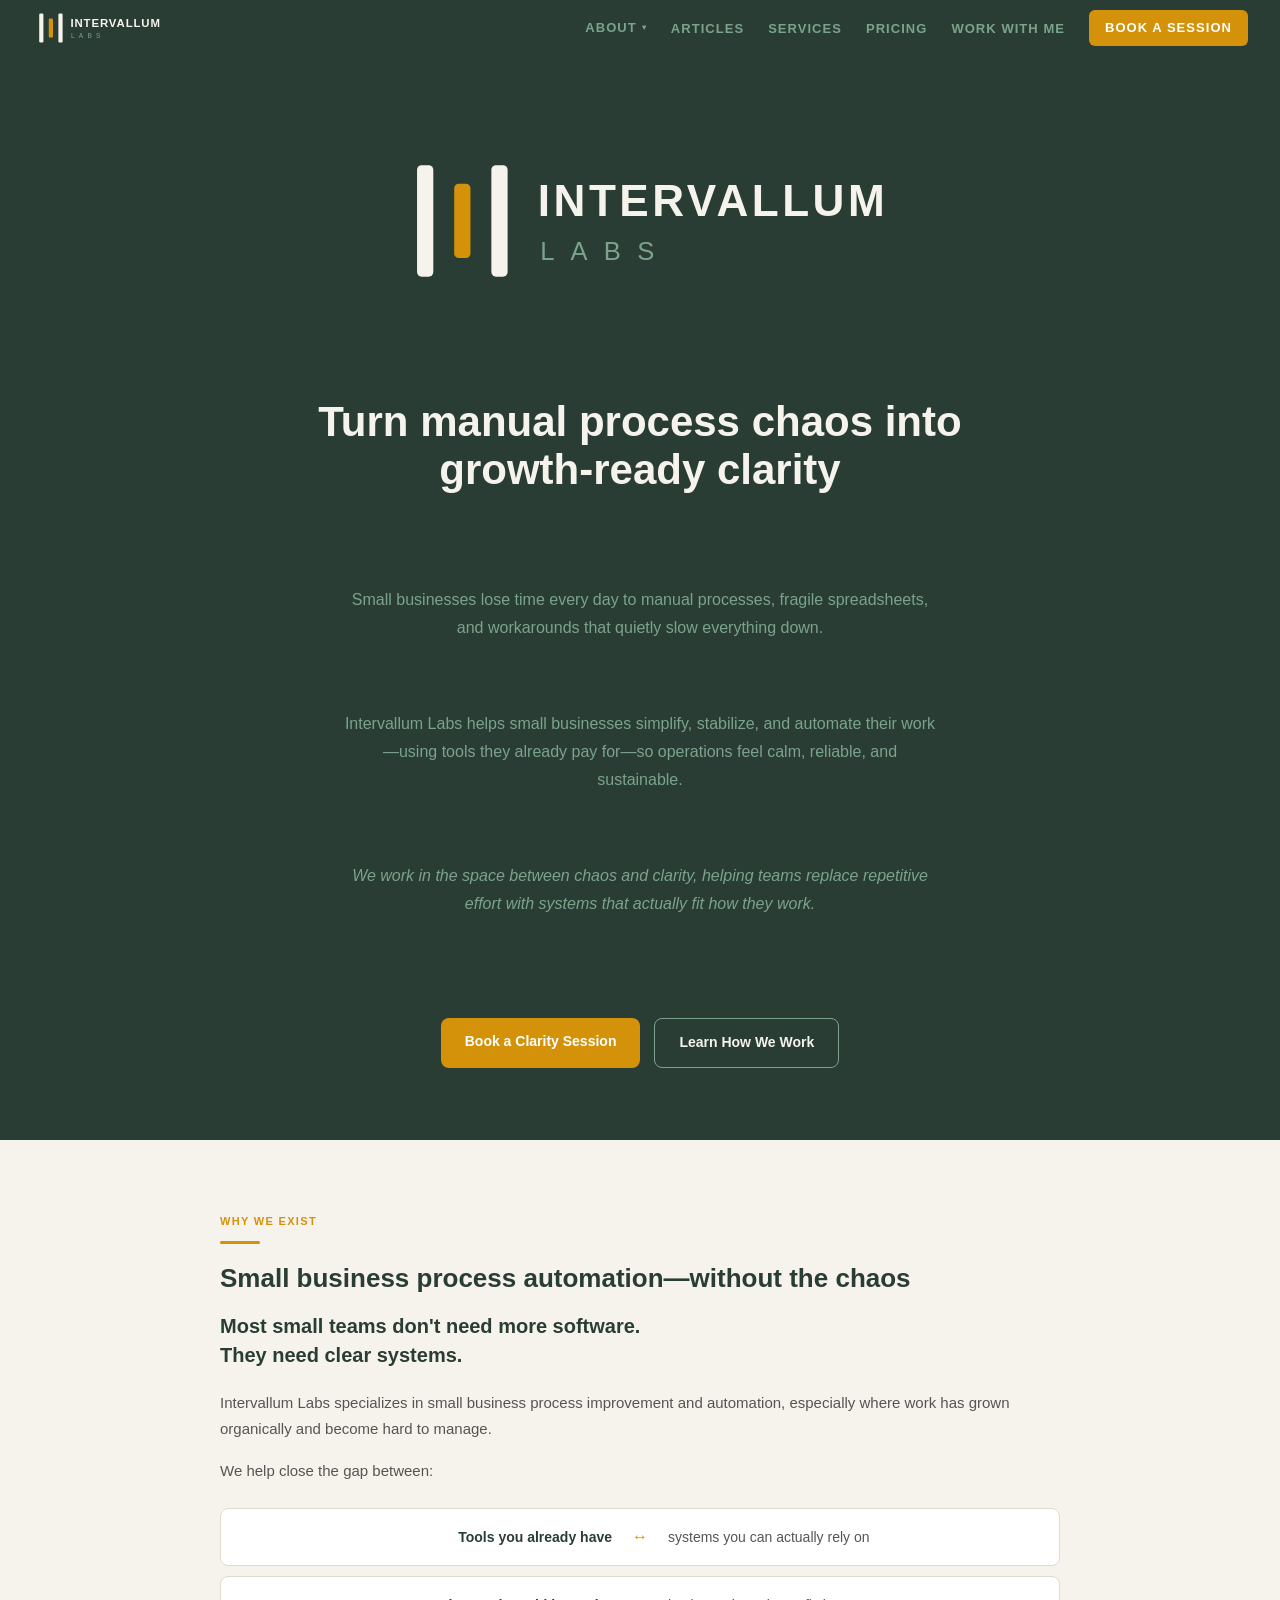
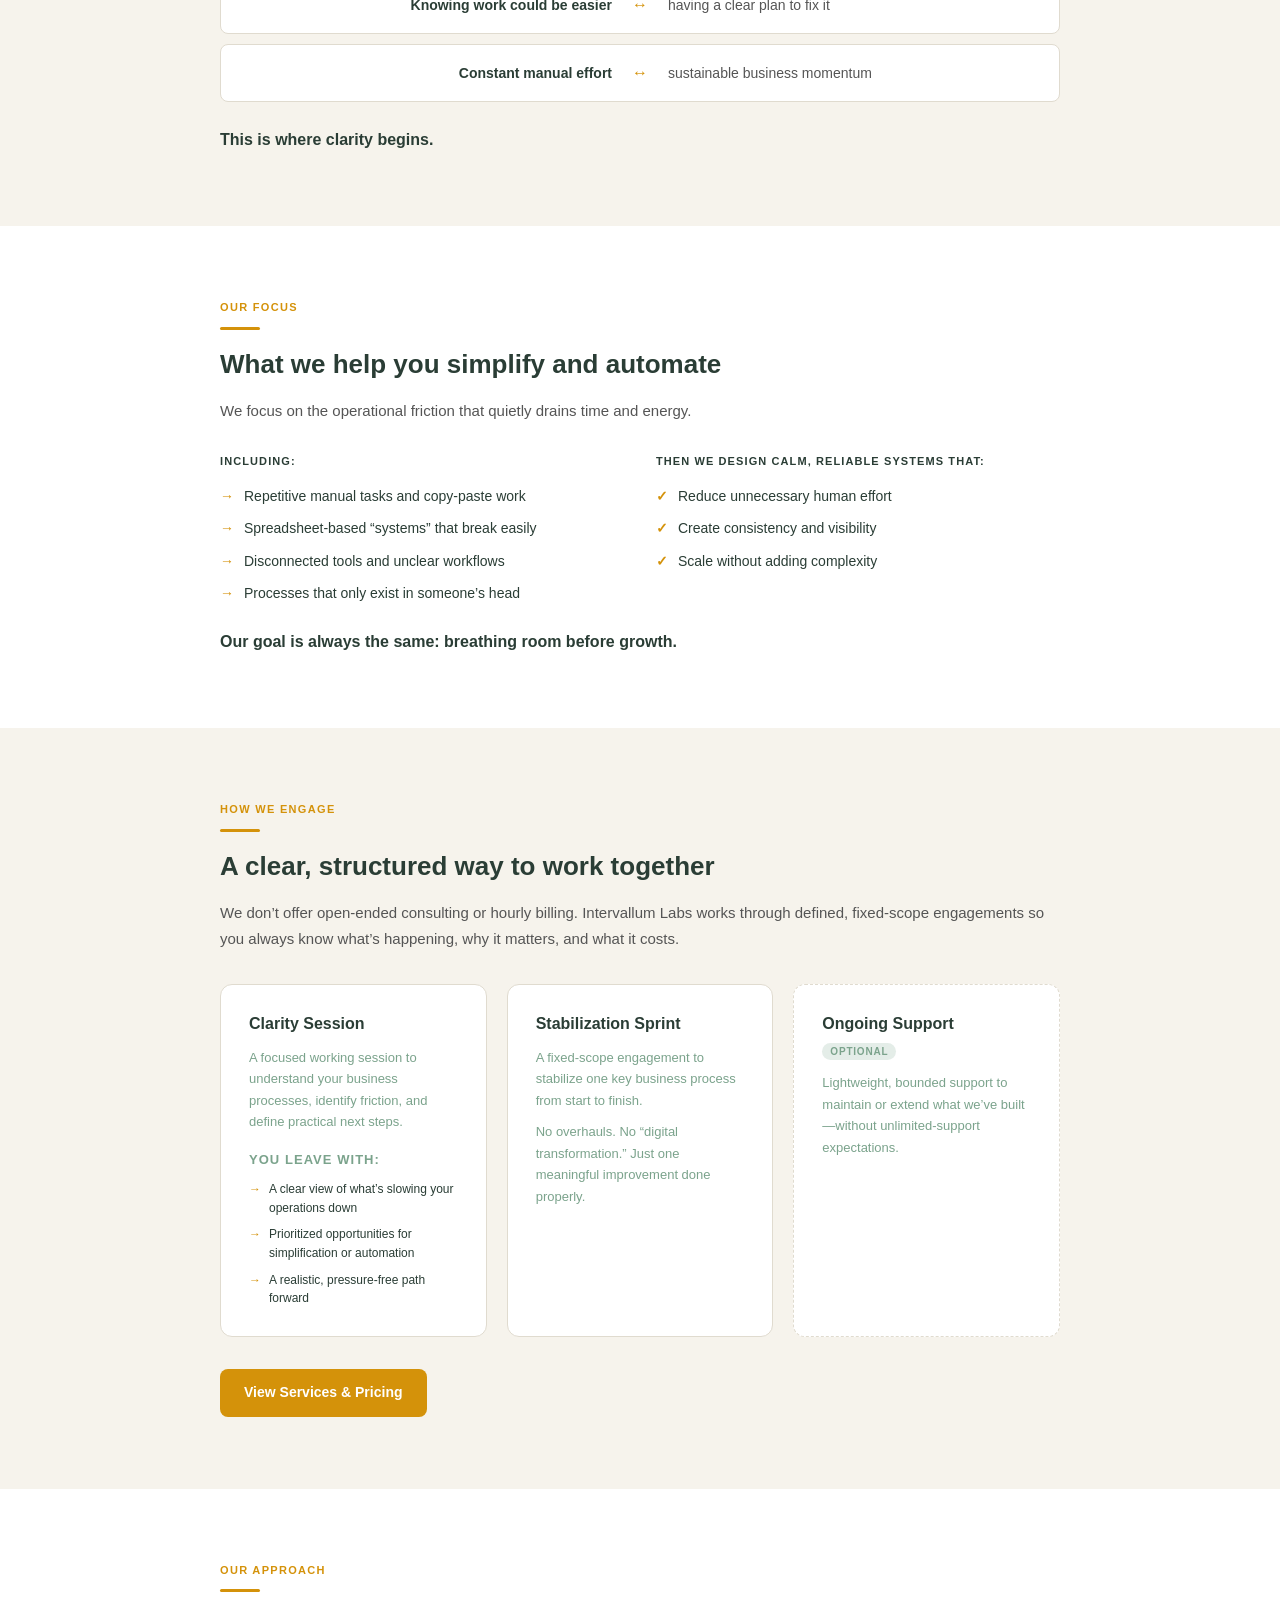
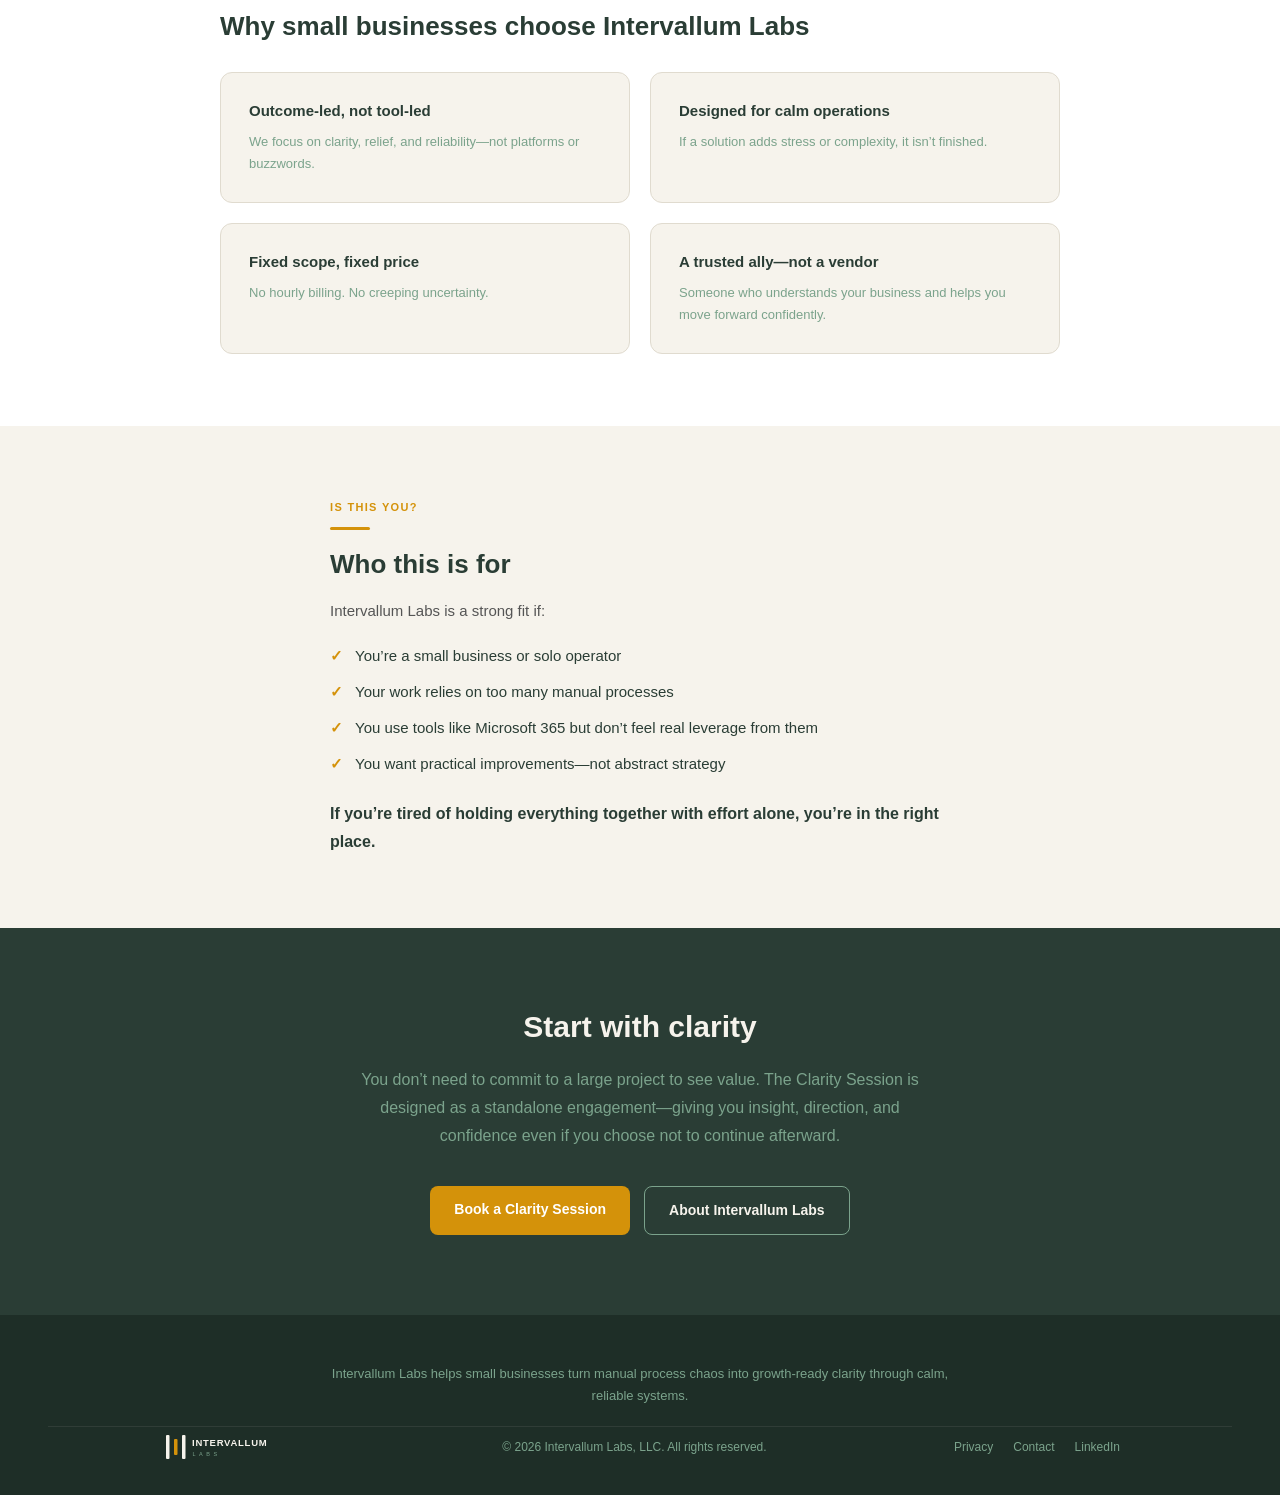
==== commit da83309f: "fix: center hero logo by correcting SVG viewBox offset The visual content sits left of the viewBox c" ====
--- a/index.html
+++ b/index.html
@@ -47,7 +47,7 @@
   <!-- HERO -->
   <section class="hero">
     <div class="hero-inner hero-centered">
-      <svg class="hero-logo" viewBox="0 0 310 80" aria-label="Intervallum Labs">
+      <svg class="hero-logo" viewBox="-47 0 310 80" aria-label="Intervallum Labs">
         <rect x="12" y="16" width="7" height="48" fill="#F6F3EC" rx="2"/>
         <rect x="28" y="24" width="7" height="32" fill="#D4920A" rx="2"/>
         <rect x="44" y="16" width="7" height="48" fill="#F6F3EC" rx="2"/>
--- a/css/styles.css
+++ b/css/styles.css
@@ -2112,9 +2112,11 @@
 }
 
 .hero-logo {
-  width: 372px;
-  height: 96px;
-  margin-bottom: 20px;
+  width: 744px;
+  height: auto;
+  max-width: 100%;
+  display: block;
+  margin: 0 auto 20px;
 }
 
 .hero-centered h1 {
@@ -2129,7 +2131,7 @@
   color: var(--fern);
   font-size: 16px;
   line-height: 1.75;
-  margin-bottom: 16px;
+  margin-bottom: 4px;
   max-width: 600px;
 }
 
@@ -2481,8 +2483,6 @@
 @media (max-width: 768px) {
   .home-section { padding: 48px 24px; }
 
-  .hero-logo { width: 248px; height: 64px; }
-
   .hero-centered h1 { font-size: 28px; }
 
   .home-lead { font-size: 17px !important; }
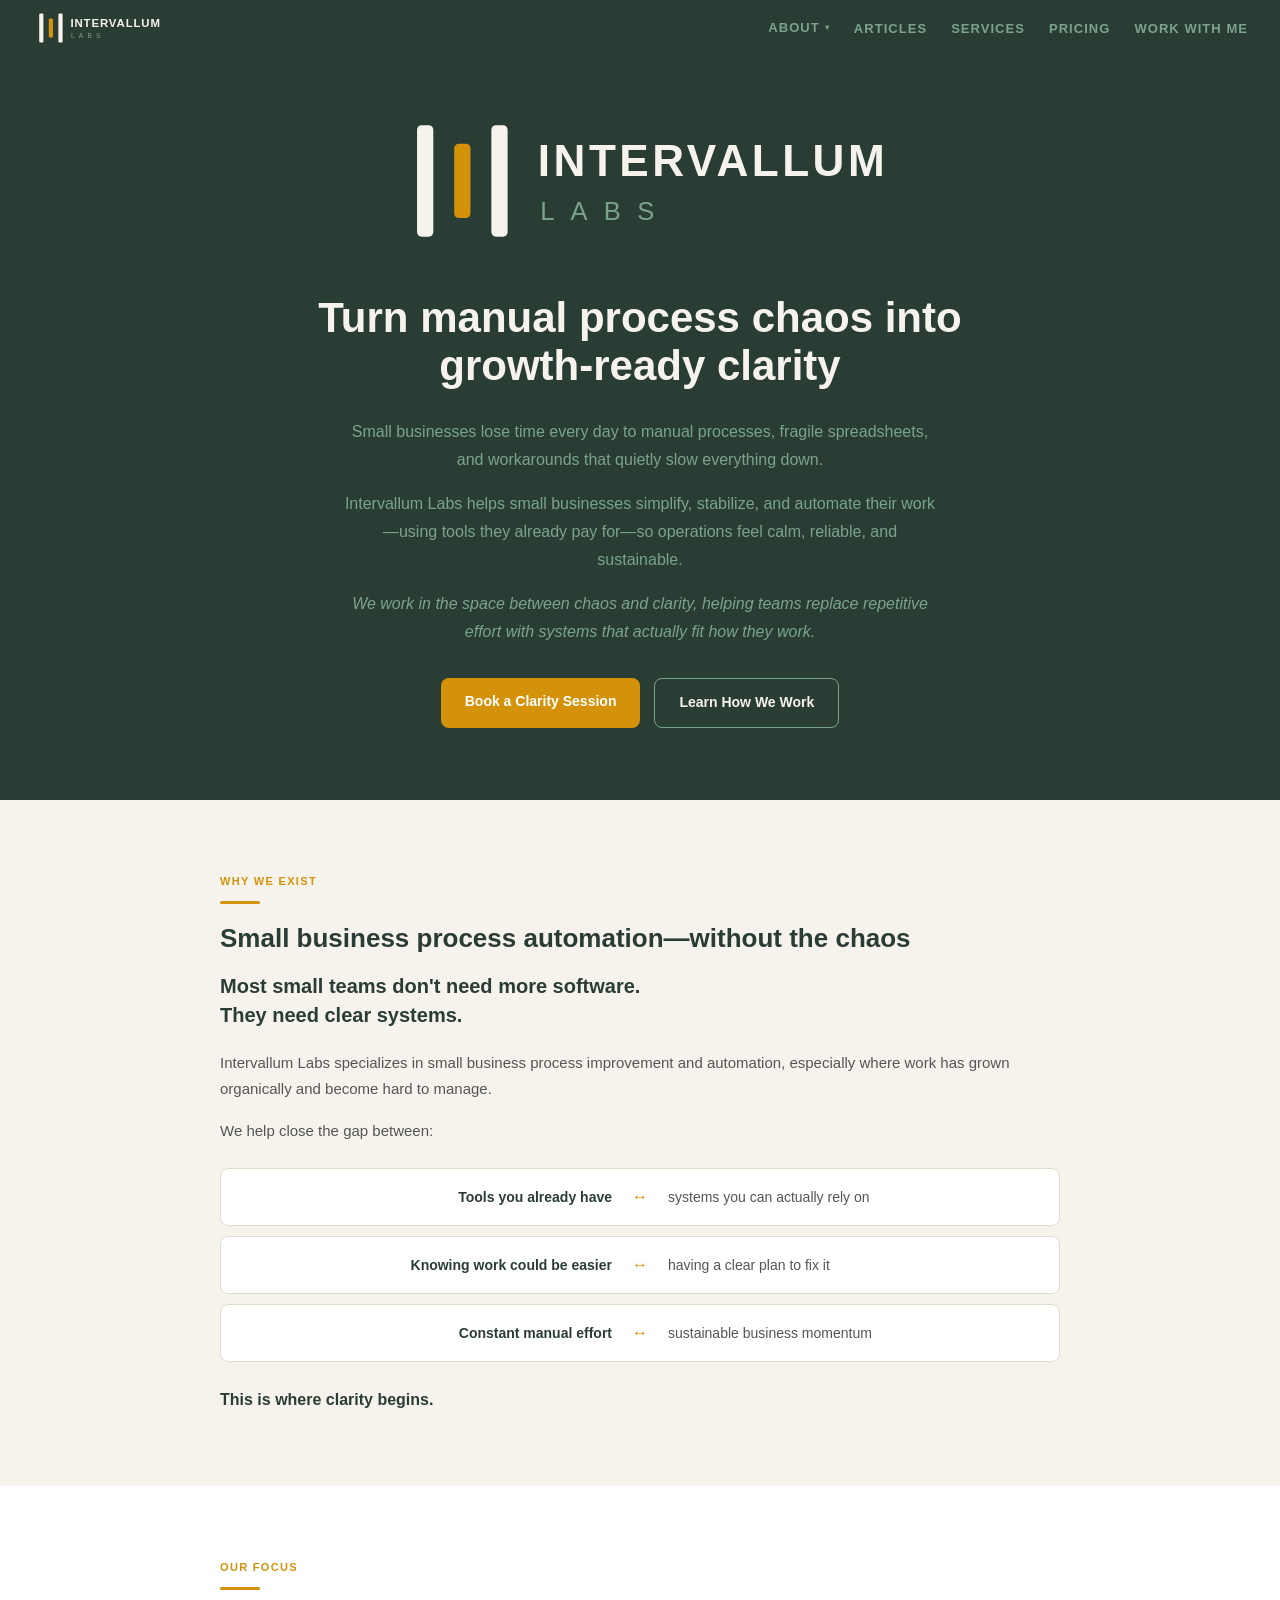
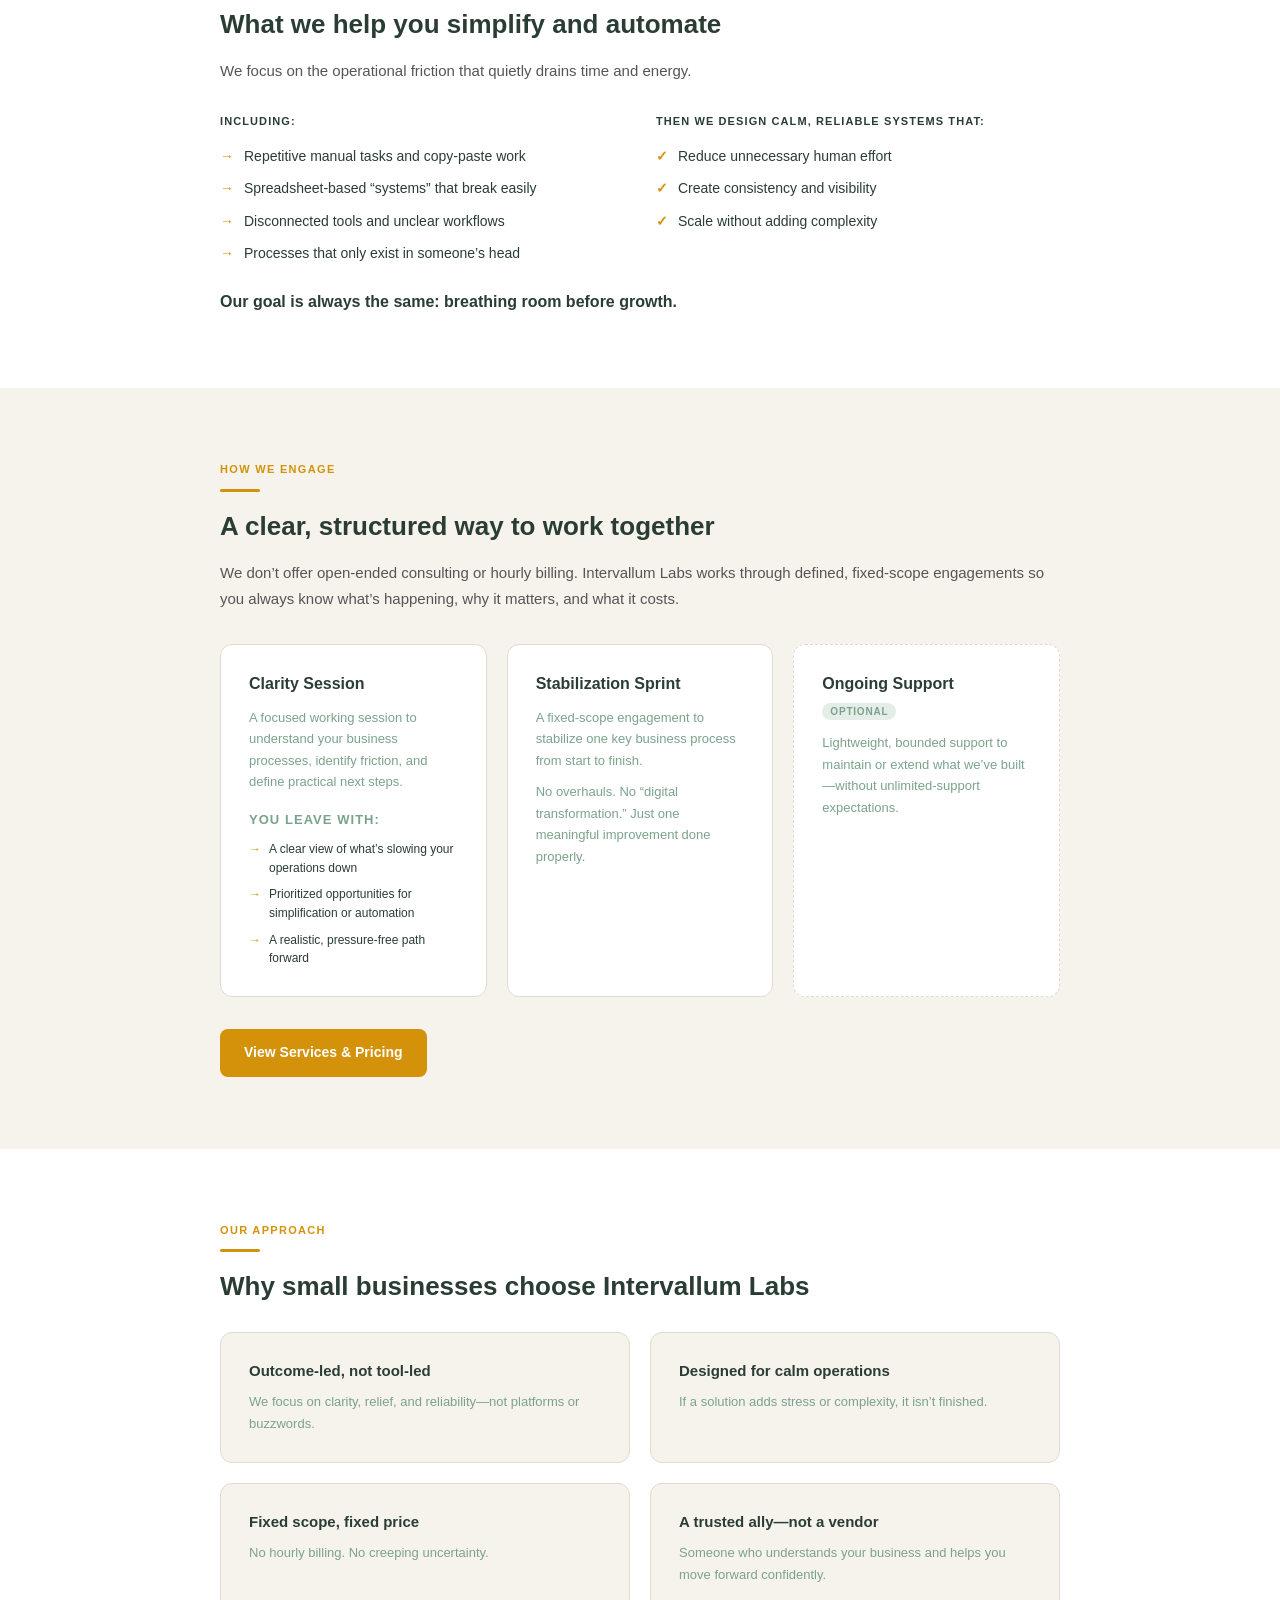
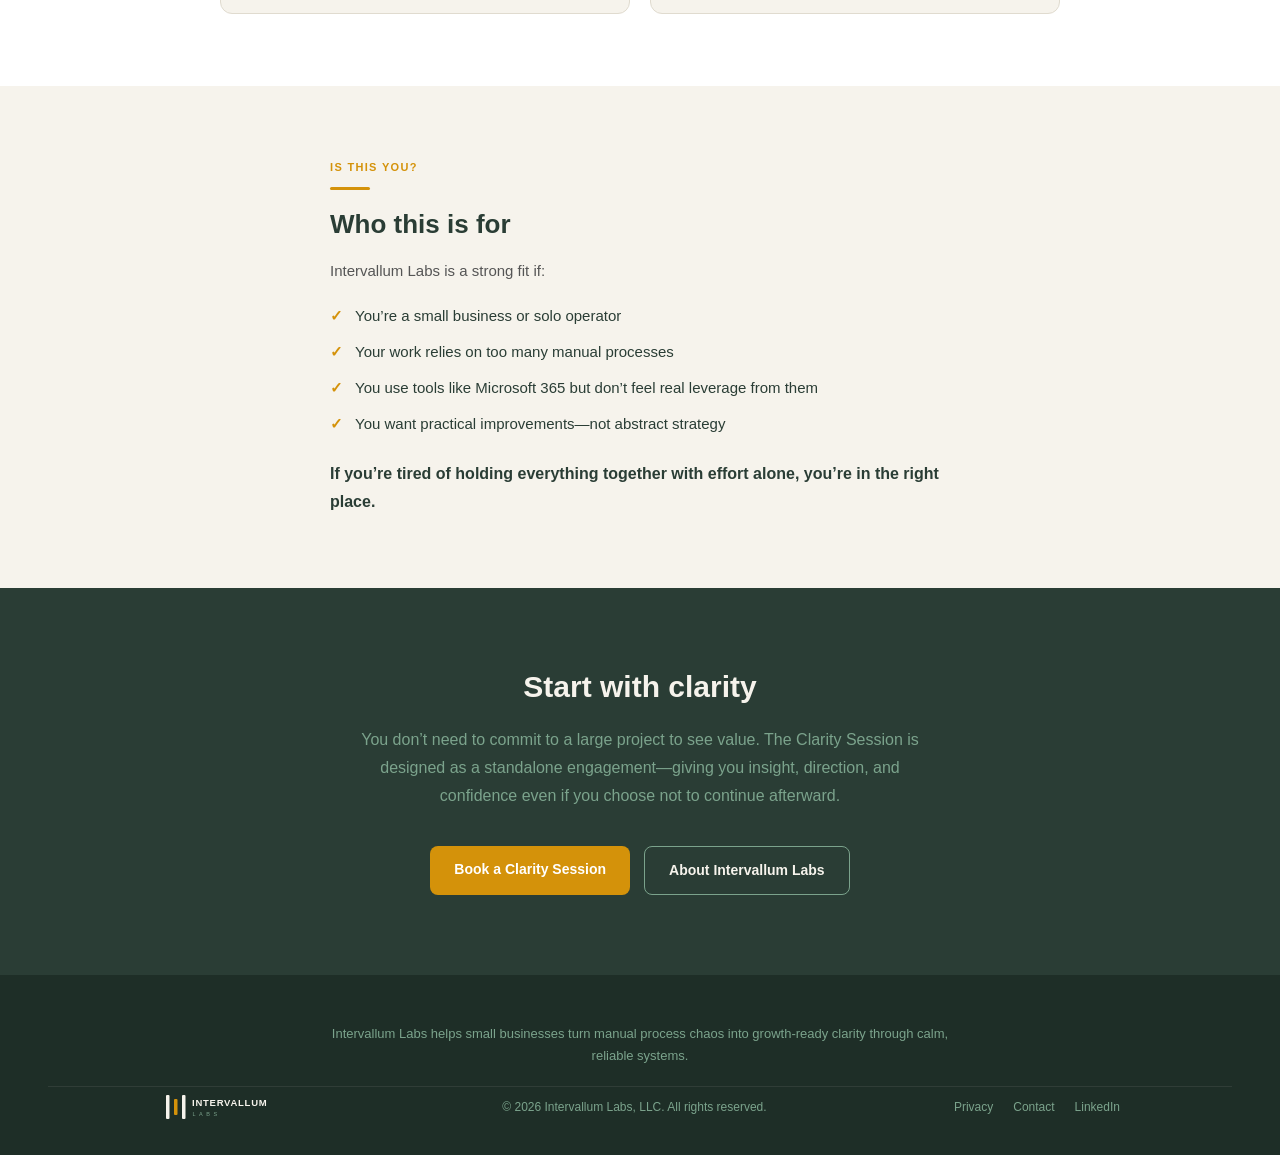
==== commit d7982dec: "feat: remove Book a Session button from homepage nav Co-Authored-By: Claude Sonnet 4.6 <noreply@anth" ====
--- a/index.html
+++ b/index.html
@@ -40,7 +40,6 @@
         <li><a href="pricing.html">Pricing</a></li>
         <li><a href="work-with-me.html">Work With Me</a></li>
       </ul>
-      <a href="work-with-me.html" class="nav-subscribe">Book a Session</a>
     </div>
   </nav>
 
--- a/css/styles.css
+++ b/css/styles.css
@@ -265,7 +265,7 @@
 
 .hero {
   background: var(--spruce);
-  padding: 72px 48px;
+  padding: 32px 48px 72px;
 }
 
 .hero-inner {
@@ -2109,6 +2109,7 @@
   text-align: center;
   align-items: center;
   max-width: 720px;
+  gap: 0;
 }
 
 .hero-logo {
@@ -2131,13 +2132,13 @@
   color: var(--fern);
   font-size: 16px;
   line-height: 1.75;
-  margin-bottom: 4px;
+  margin-bottom: 1em;
   max-width: 600px;
 }
 
 .hero-tagline-p {
   font-style: italic;
-  margin-bottom: 36px !important;
+  margin-bottom: 32px !important;
 }
 
 .hero-centered .hero-buttons { justify-content: center; }
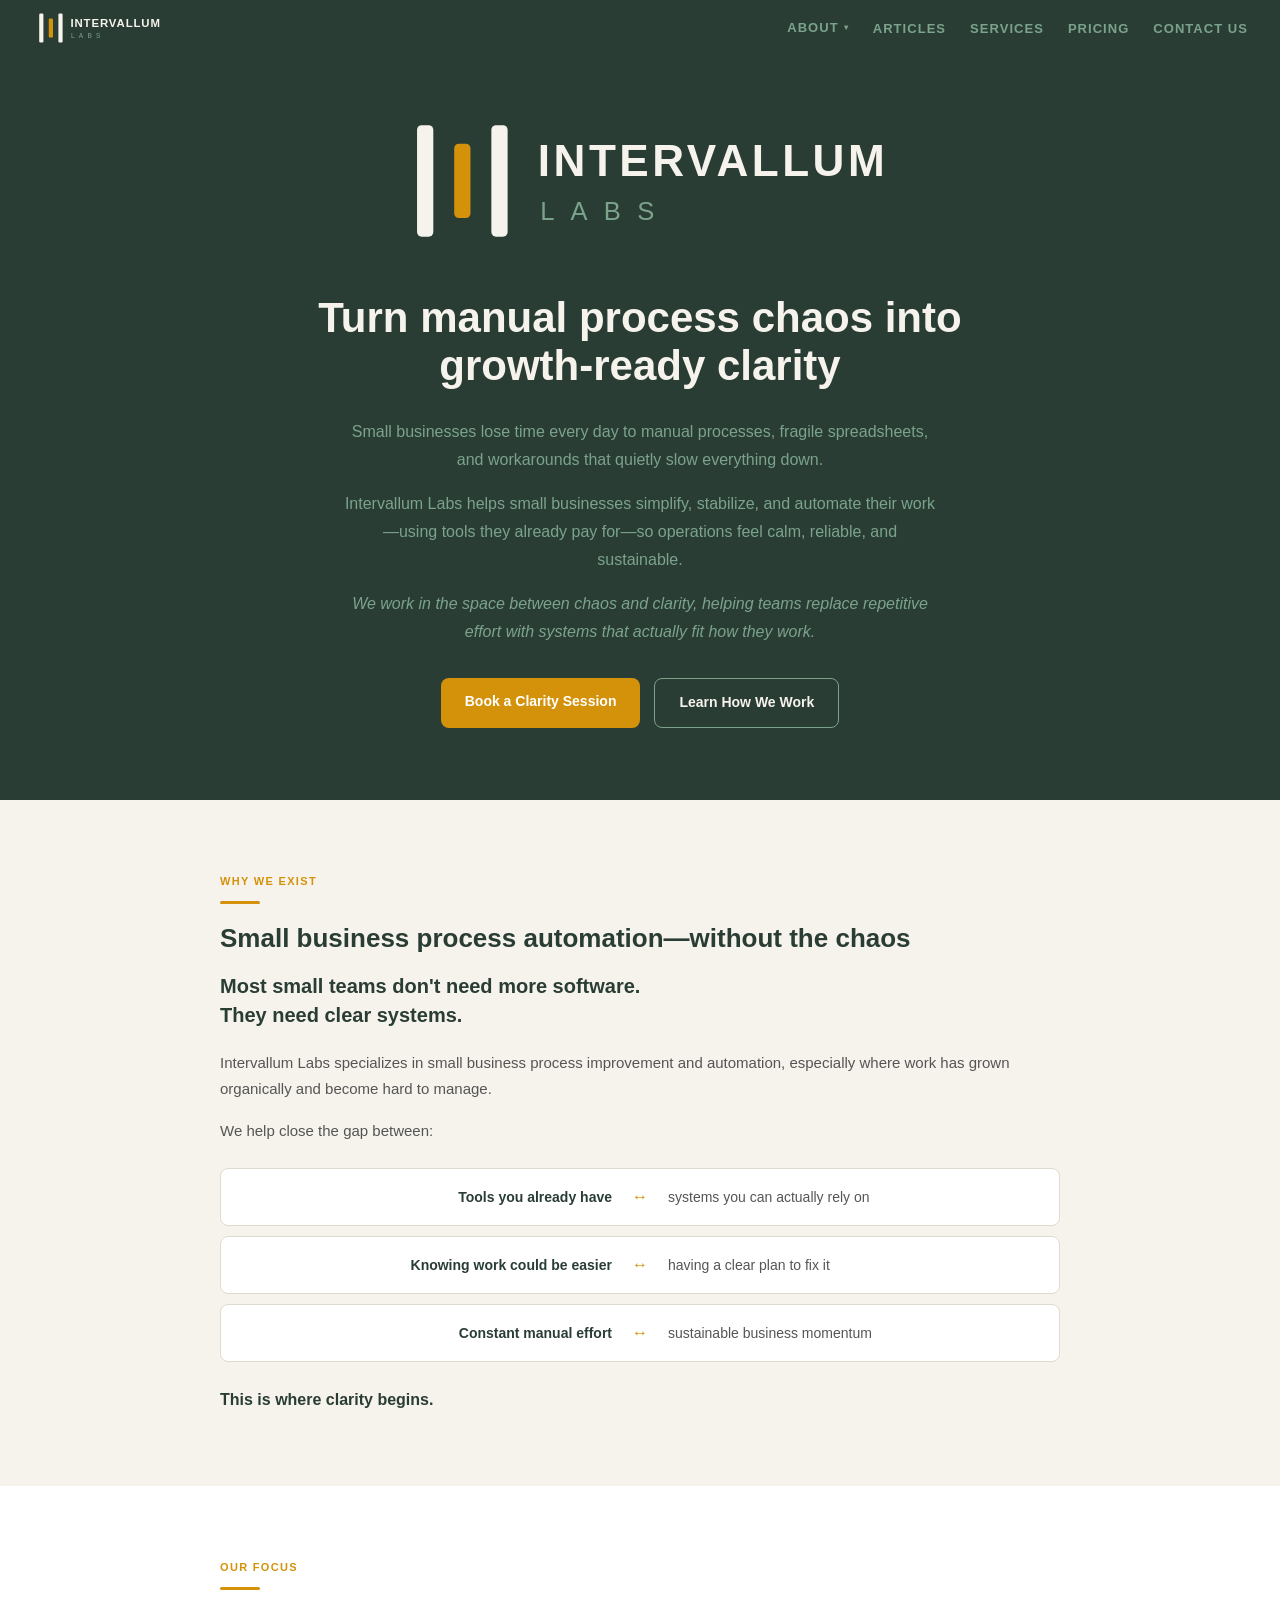
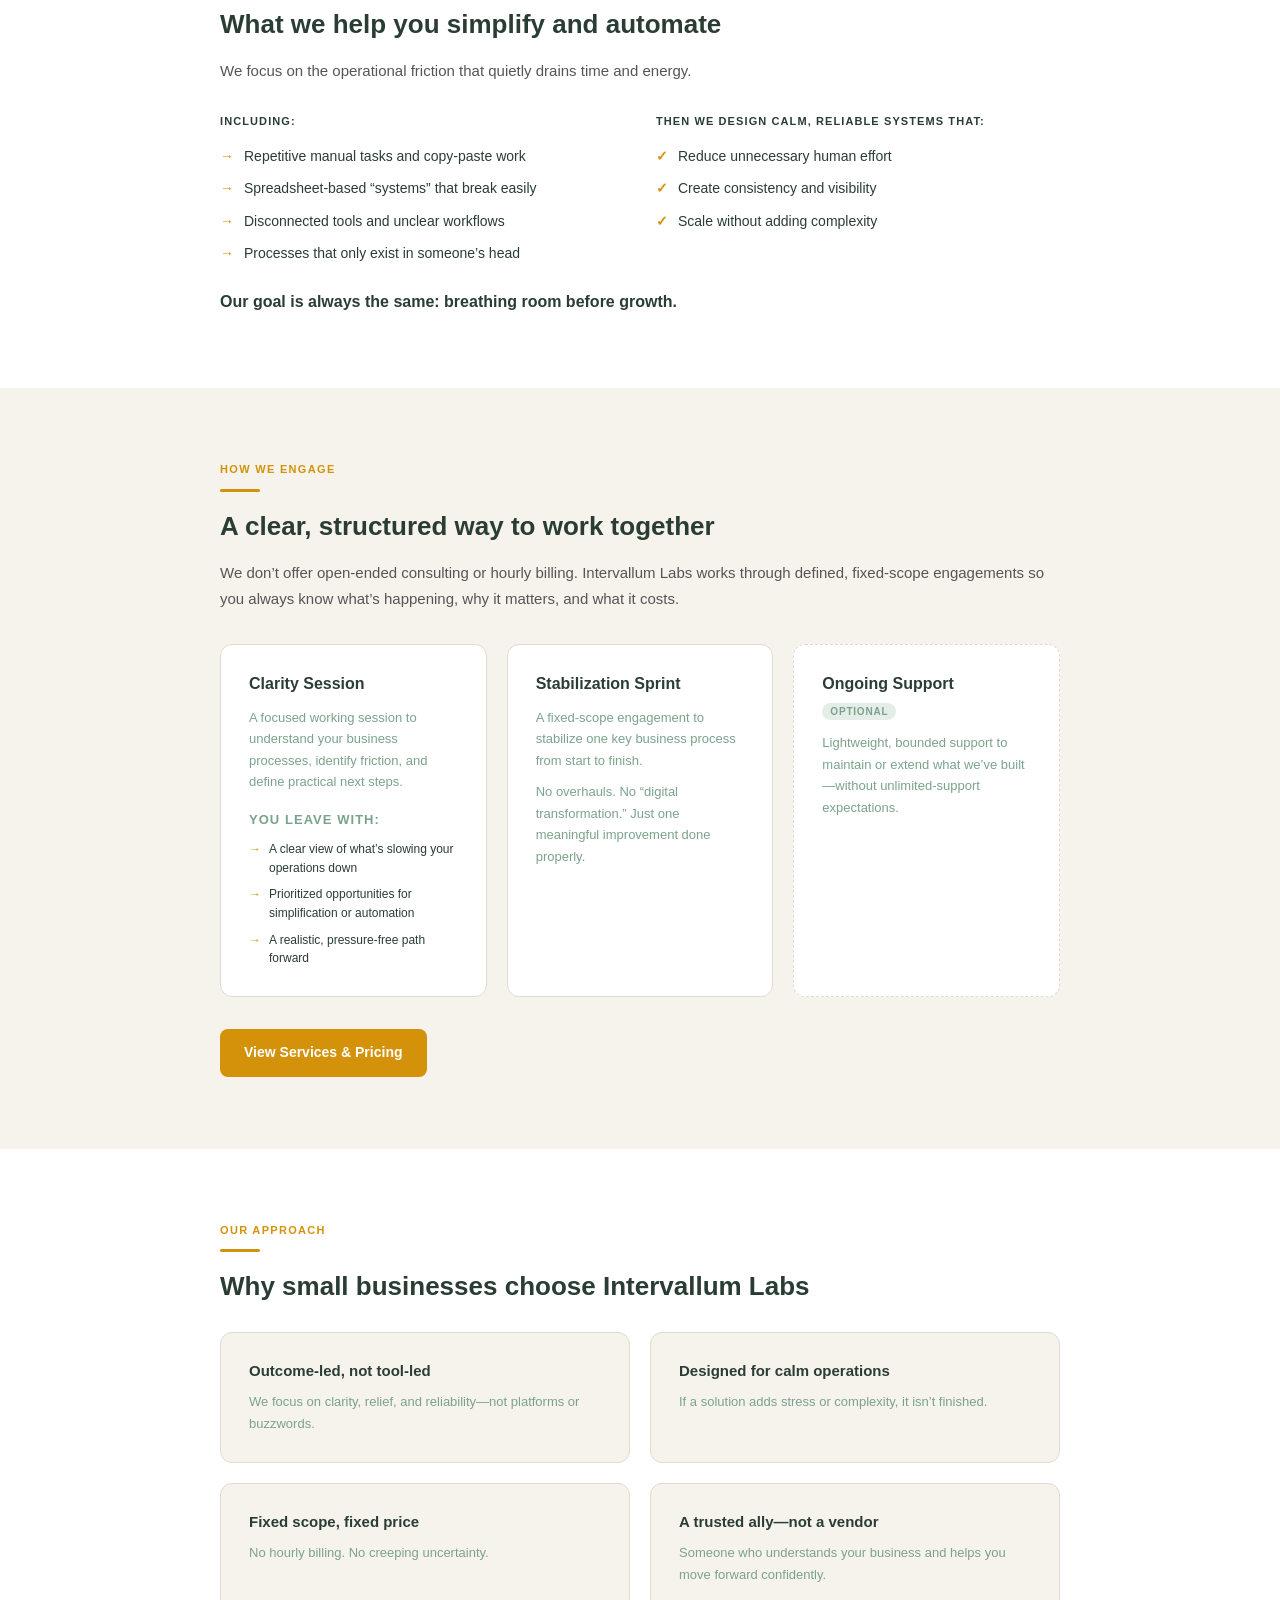
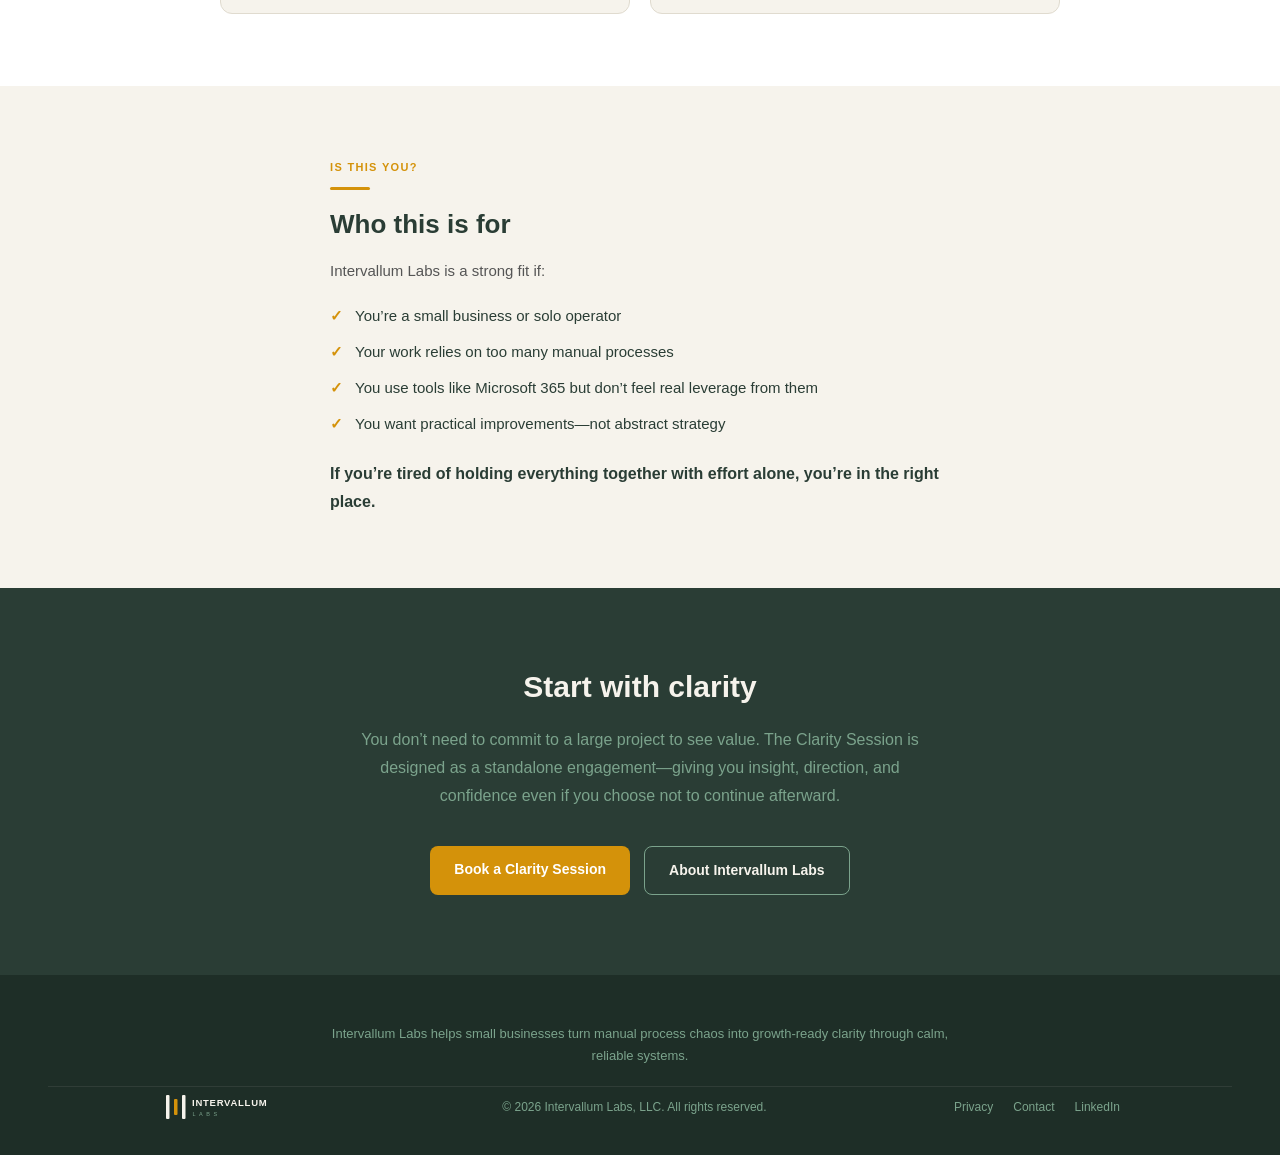
==== commit ba8b153e: "feat: rename Work With Me to CONTACT US in homepage nav Co-Authored-By: Claude Sonnet 4.6 <noreply@a" ====
--- a/index.html
+++ b/index.html
@@ -38,7 +38,7 @@
         <li><a href="articles.html">Articles</a></li>
         <li><a href="services.html">Services</a></li>
         <li><a href="pricing.html">Pricing</a></li>
-        <li><a href="work-with-me.html">Work With Me</a></li>
+        <li><a href="work-with-me.html">CONTACT US</a></li>
       </ul>
     </div>
   </nav>
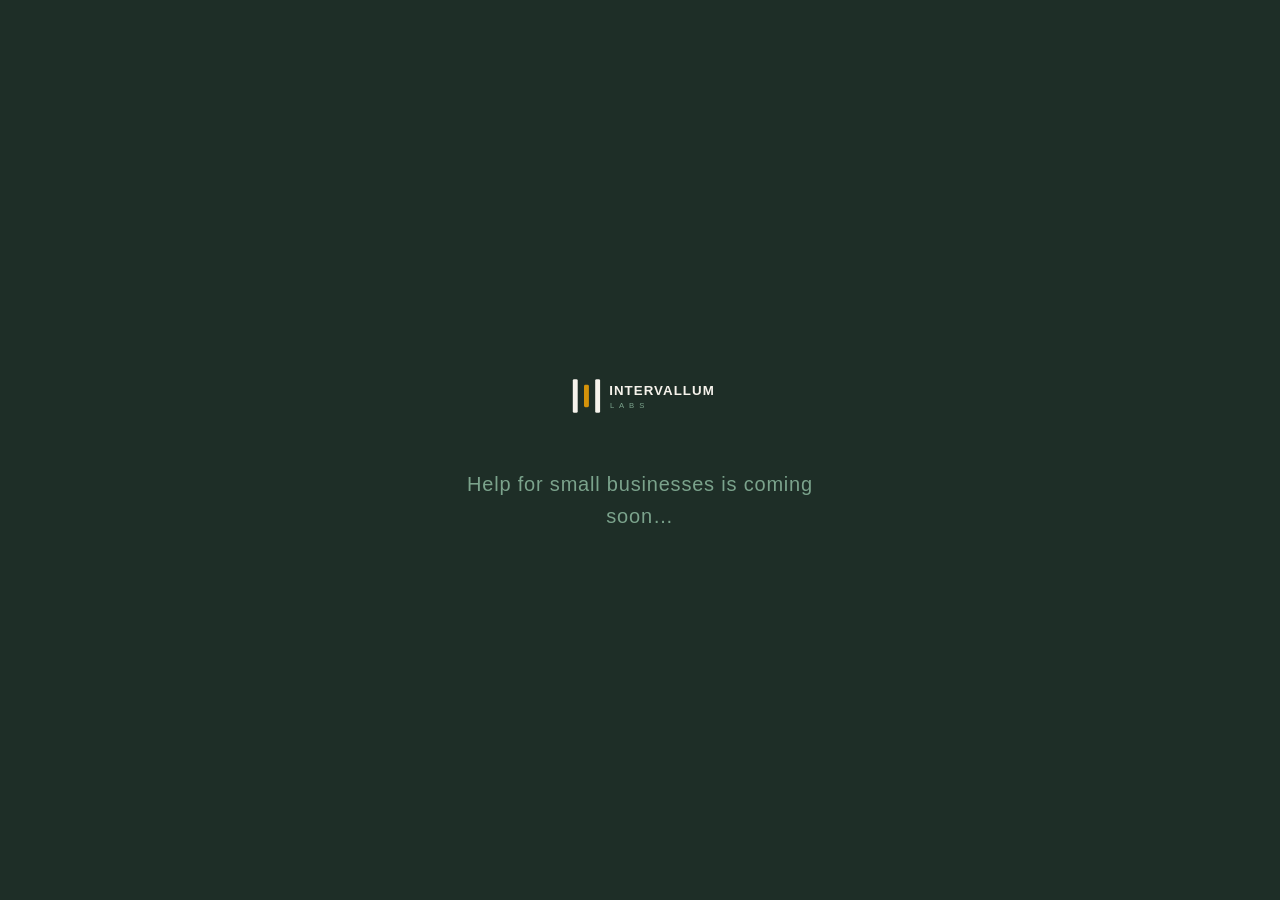
==== commit 17fb823d: "feat: add coming soon placeholder and move homepage to home.html Replaces index.html with a minimal " ====
--- a/index.html
+++ b/index.html
@@ -3,245 +3,46 @@
 <head>
   <meta charset="UTF-8">
   <meta name="viewport" content="width=device-width, initial-scale=1.0">
-  <meta name="description" content="Intervallum Labs helps small businesses simplify, stabilize, and automate their work—using tools they already pay for—so operations feel calm, reliable, and sustainable.">
-  <title>Intervallum Labs — Small Business Process Automation</title>
+  <title>Intervallum Labs — Coming Soon</title>
   <link rel="icon" href="favicon.svg" type="image/svg+xml">
-  <link rel="stylesheet" href="css/styles.css">
+  <style>
+    *, *::before, *::after { box-sizing: border-box; margin: 0; padding: 0; }
+    html, body {
+      height: 100%;
+      font-family: Arial, Helvetica, sans-serif;
+      background: #1E2E27;
+      color: #F6F3EC;
+    }
+    body {
+      display: flex;
+      flex-direction: column;
+      align-items: center;
+      justify-content: center;
+      min-height: 100vh;
+      text-align: center;
+      padding: 24px;
+    }
+    .logo { margin-bottom: 40px; }
+    .tagline {
+      font-size: 1.25rem;
+      font-weight: 400;
+      color: #7BA38C;
+      letter-spacing: 0.04em;
+      max-width: 400px;
+      line-height: 1.6;
+    }
+  </style>
 </head>
 <body>
-
-  <!-- NAV -->
-  <nav class="nav" role="navigation" aria-label="Main navigation">
-    <a href="index.html" class="nav-logo" aria-label="Intervallum Labs home">
-      <svg viewBox="0 0 310 80" width="186" height="48" aria-hidden="true">
-        <rect x="12" y="16" width="7" height="48" fill="#F6F3EC" rx="2"/>
-        <rect x="28" y="24" width="7" height="32" fill="#D4920A" rx="2"/>
-        <rect x="44" y="16" width="7" height="48" fill="#F6F3EC" rx="2"/>
-        <text x="64" y="38" font-family="Arial, Helvetica, sans-serif" font-size="19" font-weight="700" fill="#F6F3EC" letter-spacing="1.5">INTERVALLUM</text>
-        <text x="65" y="57" font-family="Arial, Helvetica, sans-serif" font-size="11" font-weight="400" fill="#7BA38C" letter-spacing="7">LABS</text>
-      </svg>
-    </a>
-    <button class="nav-hamburger" aria-label="Toggle navigation menu" aria-expanded="false">
-      <span></span>
-      <span></span>
-      <span></span>
-    </button>
-    <div class="nav-links-wrap">
-      <ul class="nav-links">
-        <li class="nav-has-dropdown">
-          <span class="nav-dropdown-toggle">About <span class="nav-dropdown-caret" aria-hidden="true">&#9662;</span></span>
-          <ul class="nav-dropdown-menu">
-            <li><a href="about.html">About Intervallum Labs</a></li>
-            <li><a href="vision.html">Our Vision &amp; Mission</a></li>
-          </ul>
-        </li>
-        <li><a href="articles.html">Articles</a></li>
-        <li><a href="services.html">Services</a></li>
-        <li><a href="pricing.html">Pricing</a></li>
-        <li><a href="work-with-me.html">CONTACT US</a></li>
-      </ul>
-    </div>
-  </nav>
-
-  <!-- HERO -->
-  <section class="hero">
-    <div class="hero-inner hero-centered">
-      <svg class="hero-logo" viewBox="-47 0 310 80" aria-label="Intervallum Labs">
-        <rect x="12" y="16" width="7" height="48" fill="#F6F3EC" rx="2"/>
-        <rect x="28" y="24" width="7" height="32" fill="#D4920A" rx="2"/>
-        <rect x="44" y="16" width="7" height="48" fill="#F6F3EC" rx="2"/>
-        <text x="64" y="38" font-family="Arial, Helvetica, sans-serif" font-size="19" font-weight="700" fill="#F6F3EC" letter-spacing="1.5">INTERVALLUM</text>
-        <text x="65" y="57" font-family="Arial, Helvetica, sans-serif" font-size="11" font-weight="400" fill="#7BA38C" letter-spacing="7">LABS</text>
-      </svg>
-      <h1>Turn manual process chaos into growth&#8209;ready clarity</h1>
-      <p>Small businesses lose time every day to manual processes, fragile spreadsheets, and workarounds that quietly slow everything down.</p>
-      <p>Intervallum Labs helps small businesses simplify, stabilize, and automate their work—using tools they already pay for—so operations feel calm, reliable, and sustainable.</p>
-      <p class="hero-tagline-p">We work in the space between chaos and clarity, helping teams replace repetitive effort with systems that actually fit how they work.</p>
-      <div class="hero-buttons">
-        <a href="work-with-me.html" class="btn-primary">Book a Clarity Session</a>
-        <a href="services.html" class="btn-secondary">Learn How We Work</a>
-      </div>
-    </div>
-  </section>
-
-  <!-- POSITIONING -->
-  <section class="home-section home-section--ivory">
-    <div class="home-inner">
-      <span class="section-eyebrow">Why We Exist</span>
-      <div class="accent-line"></div>
-      <h2>Small business process automation—without the chaos</h2>
-      <p class="home-lead">Most small teams don't need more software.<br>They need clear systems.</p>
-      <p>Intervallum Labs specializes in small business process improvement and automation, especially where work has grown organically and become hard to manage.</p>
-      <p>We help close the gap between:</p>
-      <div class="gap-comparisons">
-        <div class="gap-comparison-item">
-          <span class="gap-left">Tools you already have</span>
-          <span class="gap-arrow">↔</span>
-          <span class="gap-right">systems you can actually rely on</span>
-        </div>
-        <div class="gap-comparison-item">
-          <span class="gap-left">Knowing work could be easier</span>
-          <span class="gap-arrow">↔</span>
-          <span class="gap-right">having a clear plan to fix it</span>
-        </div>
-        <div class="gap-comparison-item">
-          <span class="gap-left">Constant manual effort</span>
-          <span class="gap-arrow">↔</span>
-          <span class="gap-right">sustainable business momentum</span>
-        </div>
-      </div>
-      <p class="home-closing-line">This is where clarity begins.</p>
-    </div>
-  </section>
-
-  <!-- WHAT WE HELP YOU SIMPLIFY -->
-  <section class="home-section home-section--white">
-    <div class="home-inner">
-      <span class="section-eyebrow">Our Focus</span>
-      <div class="accent-line"></div>
-      <h2>What we help you simplify and automate</h2>
-      <p>We focus on the operational friction that quietly drains time and energy.</p>
-      <div class="two-col-lists">
-        <div class="two-col-list-block">
-          <p class="list-block-label">Including:</p>
-          <ul class="home-arrow-list">
-            <li>Repetitive manual tasks and copy&#8209;paste work</li>
-            <li>Spreadsheet&#8209;based &ldquo;systems&rdquo; that break easily</li>
-            <li>Disconnected tools and unclear workflows</li>
-            <li>Processes that only exist in someone&rsquo;s head</li>
-          </ul>
-        </div>
-        <div class="two-col-list-block">
-          <p class="list-block-label">Then we design calm, reliable systems that:</p>
-          <ul class="home-arrow-list home-arrow-list--check">
-            <li>Reduce unnecessary human effort</li>
-            <li>Create consistency and visibility</li>
-            <li>Scale without adding complexity</li>
-          </ul>
-        </div>
-      </div>
-      <p class="home-closing-line">Our goal is always the same: breathing room before growth.</p>
-    </div>
-  </section>
-
-  <!-- SERVICES PREVIEW -->
-  <section class="home-section home-section--ivory">
-    <div class="home-inner">
-      <span class="section-eyebrow">How We Engage</span>
-      <div class="accent-line"></div>
-      <h2>A clear, structured way to work together</h2>
-      <p>We don&rsquo;t offer open&#8209;ended consulting or hourly billing. Intervallum Labs works through defined, fixed&#8209;scope engagements so you always know what&rsquo;s happening, why it matters, and what it costs.</p>
-      <div class="engagements-grid">
-
-        <div class="engagement-card">
-          <h3>Clarity Session</h3>
-          <p>A focused working session to understand your business processes, identify friction, and define practical next steps.</p>
-          <p class="engagement-label">You leave with:</p>
-          <ul class="engagement-list">
-            <li>A clear view of what&rsquo;s slowing your operations down</li>
-            <li>Prioritized opportunities for simplification or automation</li>
-            <li>A realistic, pressure&#8209;free path forward</li>
-          </ul>
-        </div>
-
-        <div class="engagement-card">
-          <h3>Stabilization Sprint</h3>
-          <p>A fixed&#8209;scope engagement to stabilize one key business process from start to finish.</p>
-          <p>No overhauls. No &ldquo;digital transformation.&rdquo; Just one meaningful improvement done properly.</p>
-        </div>
-
-        <div class="engagement-card engagement-card--optional">
-          <h3>Ongoing Support <span class="engagement-optional-badge">Optional</span></h3>
-          <p>Lightweight, bounded support to maintain or extend what we&rsquo;ve built—without unlimited&#8209;support expectations.</p>
-        </div>
-
-      </div>
-      <div class="home-cta-row">
-        <a href="services.html" class="btn-primary">View Services &amp; Pricing</a>
-      </div>
-    </div>
-  </section>
-
-  <!-- WHY US -->
-  <section class="home-section home-section--white">
-    <div class="home-inner">
-      <span class="section-eyebrow">Our Approach</span>
-      <div class="accent-line"></div>
-      <h2>Why small businesses choose Intervallum Labs</h2>
-      <div class="why-grid">
-        <div class="why-card">
-          <h3>Outcome&#8209;led, not tool&#8209;led</h3>
-          <p>We focus on clarity, relief, and reliability—not platforms or buzzwords.</p>
-        </div>
-        <div class="why-card">
-          <h3>Designed for calm operations</h3>
-          <p>If a solution adds stress or complexity, it isn&rsquo;t finished.</p>
-        </div>
-        <div class="why-card">
-          <h3>Fixed scope, fixed price</h3>
-          <p>No hourly billing. No creeping uncertainty.</p>
-        </div>
-        <div class="why-card">
-          <h3>A trusted ally—not a vendor</h3>
-          <p>Someone who understands your business and helps you move forward confidently.</p>
-        </div>
-      </div>
-    </div>
-  </section>
-
-  <!-- WHO THIS IS FOR -->
-  <section class="home-section home-section--ivory">
-    <div class="home-inner home-inner--narrow">
-      <span class="section-eyebrow">Is This You?</span>
-      <div class="accent-line"></div>
-      <h2>Who this is for</h2>
-      <p>Intervallum Labs is a strong fit if:</p>
-      <ul class="fit-list">
-        <li>You&rsquo;re a small business or solo operator</li>
-        <li>Your work relies on too many manual processes</li>
-        <li>You use tools like Microsoft 365 but don&rsquo;t feel real leverage from them</li>
-        <li>You want practical improvements—not abstract strategy</li>
-      </ul>
-      <p class="home-closing-line">If you&rsquo;re tired of holding everything together with effort alone, you&rsquo;re in the right place.</p>
-    </div>
-  </section>
-
-  <!-- CLOSING CTA -->
-  <section class="home-cta-section">
-    <div class="home-cta-inner">
-      <h2>Start with clarity</h2>
-      <p>You don&rsquo;t need to commit to a large project to see value. The Clarity Session is designed as a standalone engagement—giving you insight, direction, and confidence even if you choose not to continue afterward.</p>
-      <div class="hero-buttons">
-        <a href="work-with-me.html" class="btn-primary">Book a Clarity Session</a>
-        <a href="about.html" class="btn-secondary">About Intervallum Labs</a>
-      </div>
-    </div>
-  </section>
-
-  <!-- FOOTER -->
-  <footer class="footer">
-    <div class="footer-tagline-band">
-      <p>Intervallum Labs helps small businesses turn manual process chaos into growth&#8209;ready clarity through calm, reliable systems.</p>
-    </div>
-    <div class="footer-inner">
-      <a href="index.html" class="nav-logo" aria-label="Intervallum Labs home">
-        <svg viewBox="0 0 310 80" width="155" height="40" aria-hidden="true">
-          <rect x="12" y="16" width="7" height="48" fill="#F6F3EC" rx="2"/>
-          <rect x="28" y="24" width="7" height="32" fill="#D4920A" rx="2"/>
-          <rect x="44" y="16" width="7" height="48" fill="#F6F3EC" rx="2"/>
-          <text x="64" y="38" font-family="Arial, Helvetica, sans-serif" font-size="19" font-weight="700" fill="#F6F3EC" letter-spacing="1.5">INTERVALLUM</text>
-          <text x="65" y="57" font-family="Arial, Helvetica, sans-serif" font-size="11" font-weight="400" fill="#7BA38C" letter-spacing="7">LABS</text>
-        </svg>
-      </a>
-      <p class="footer-copy">&copy; 2026 Intervallum Labs, LLC. All rights reserved.</p>
-      <nav class="footer-links" aria-label="Footer links">
-        <a href="#">Privacy</a>
-        <a href="work-with-me.html">Contact</a>
-        <a href="https://linkedin.com" target="_blank" rel="noopener noreferrer">LinkedIn</a>
-      </nav>
-    </div>
-  </footer>
-
-  <script src="js/main.js"></script>
+  <div class="logo">
+    <svg viewBox="-47 0 310 80" width="220" height="56" aria-label="Intervallum Labs">
+      <rect x="12" y="16" width="7" height="48" fill="#F6F3EC" rx="2"/>
+      <rect x="28" y="24" width="7" height="32" fill="#D4920A" rx="2"/>
+      <rect x="44" y="16" width="7" height="48" fill="#F6F3EC" rx="2"/>
+      <text x="64" y="38" font-family="Arial, Helvetica, sans-serif" font-size="19" font-weight="700" fill="#F6F3EC" letter-spacing="1.5">INTERVALLUM</text>
+      <text x="65" y="57" font-family="Arial, Helvetica, sans-serif" font-size="11" font-weight="400" fill="#7BA38C" letter-spacing="7">LABS</text>
+    </svg>
+  </div>
+  <p class="tagline">Help for small businesses is coming soon&hellip;</p>
 </body>
 </html>
